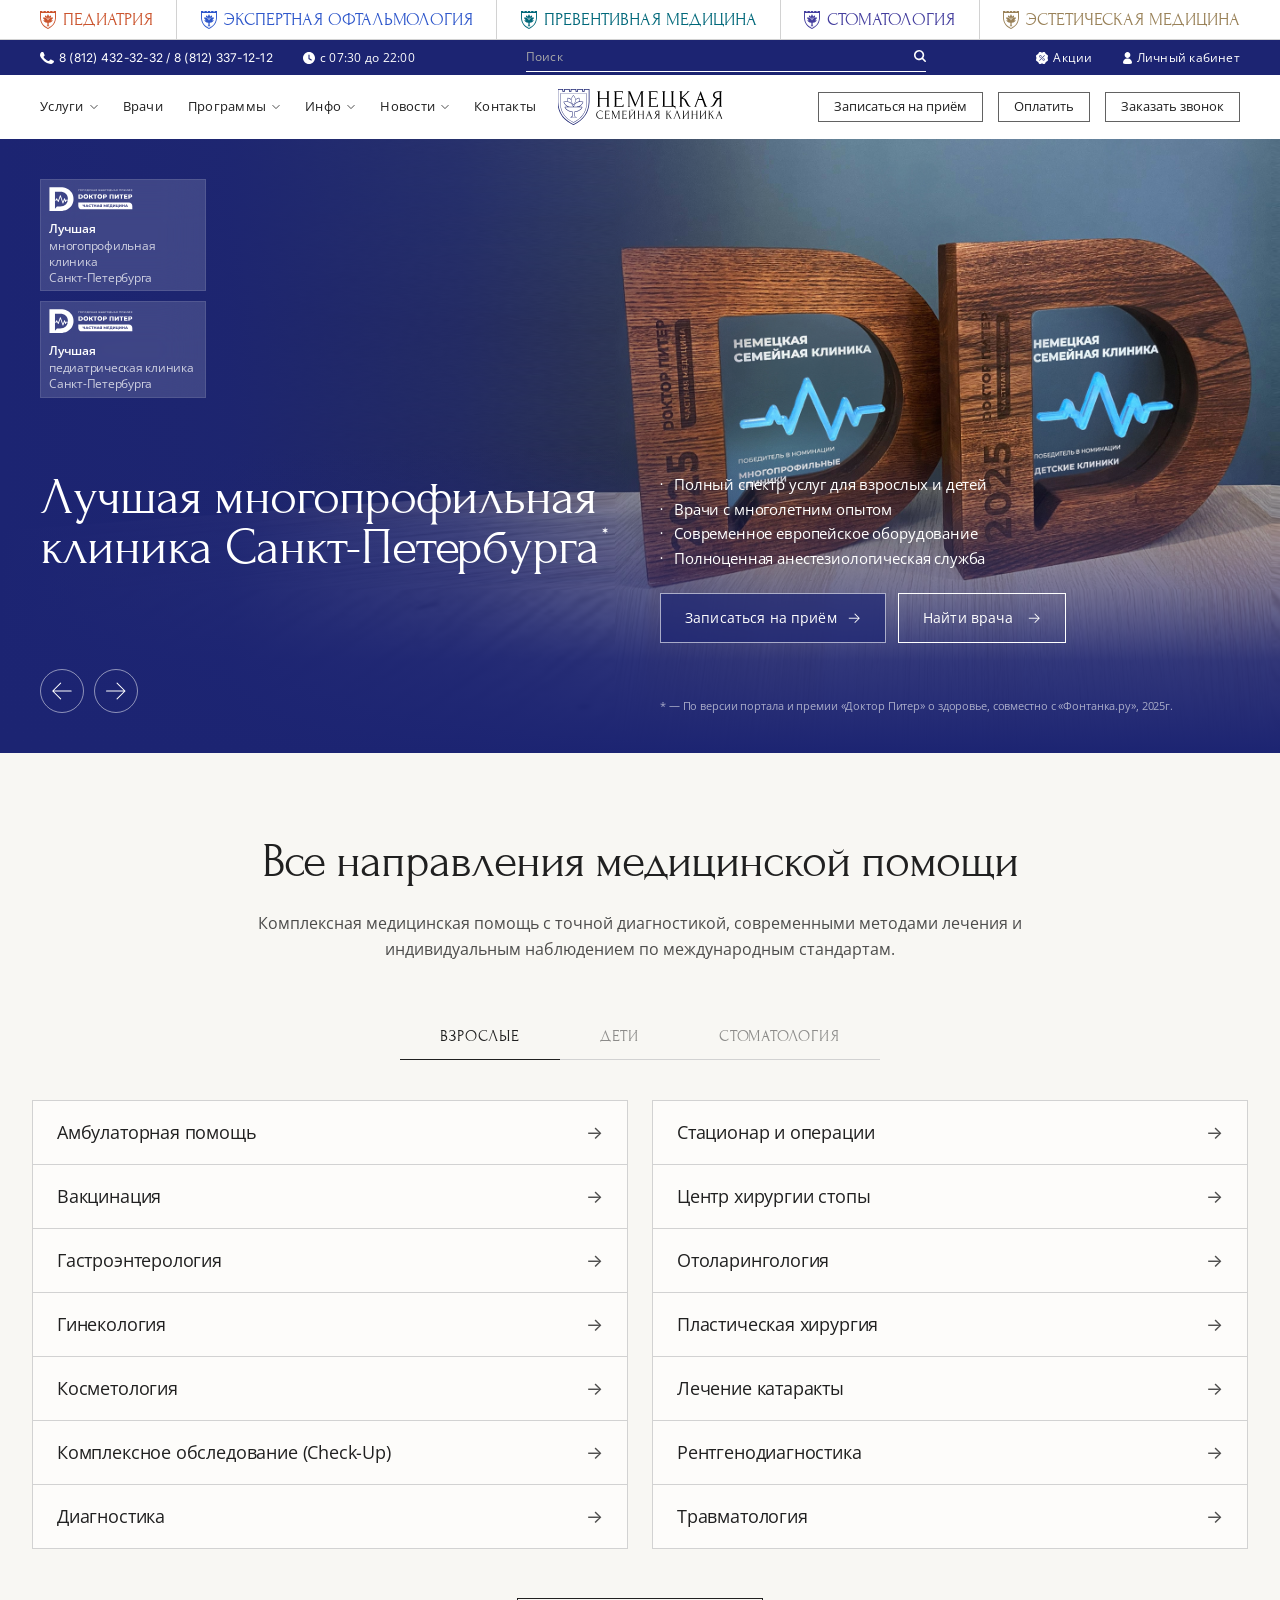
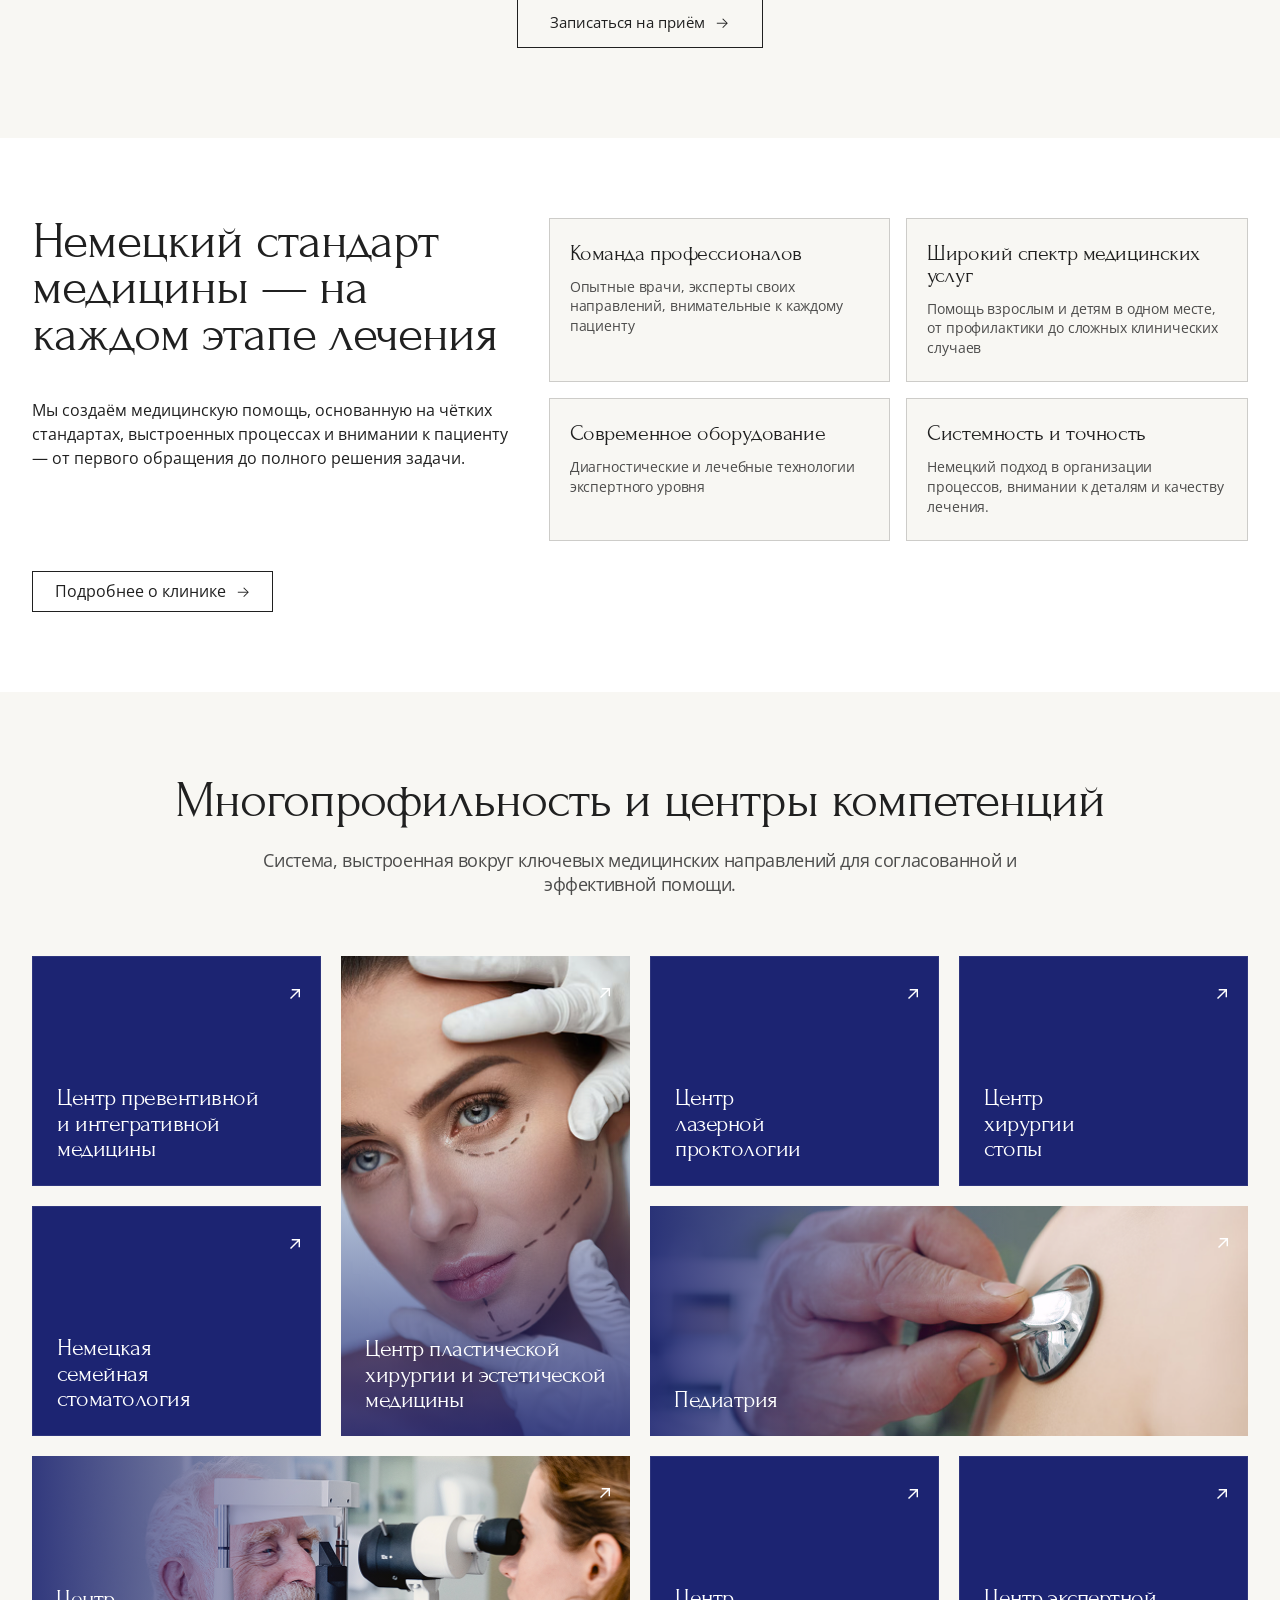
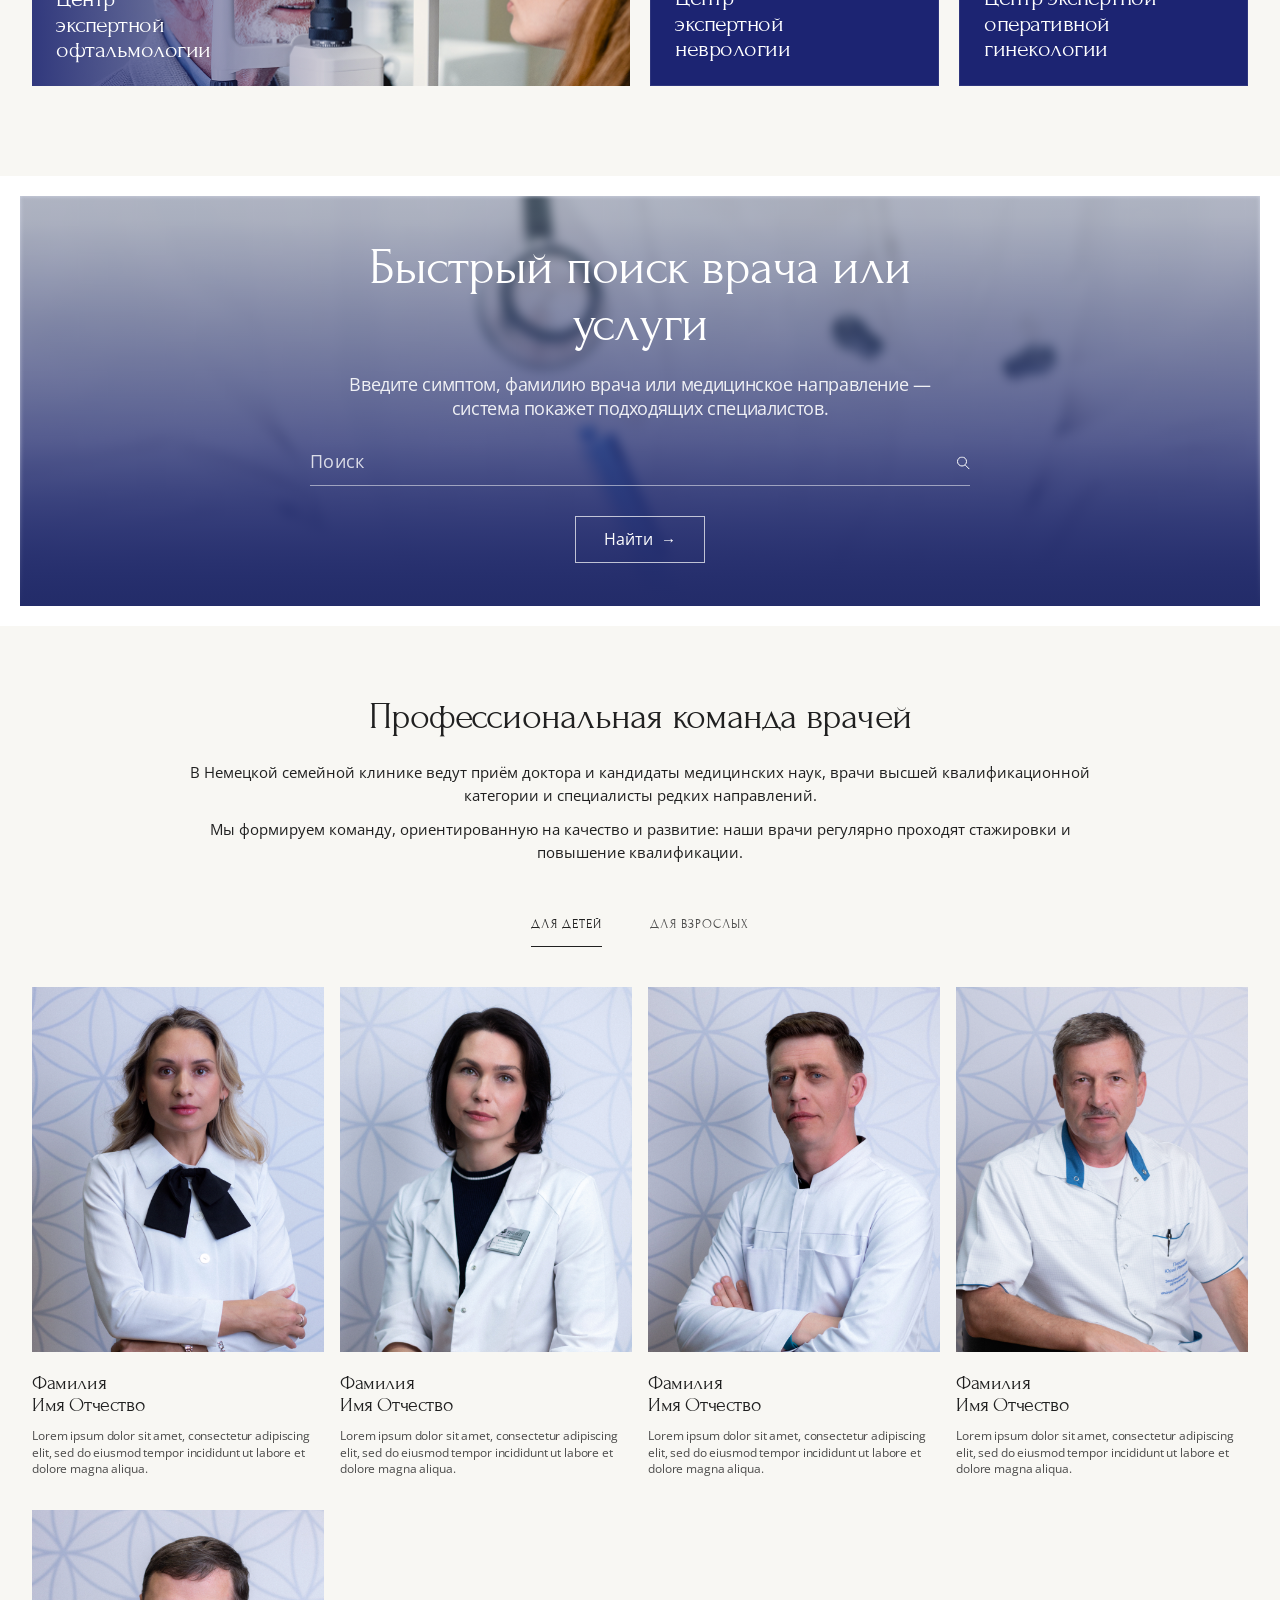
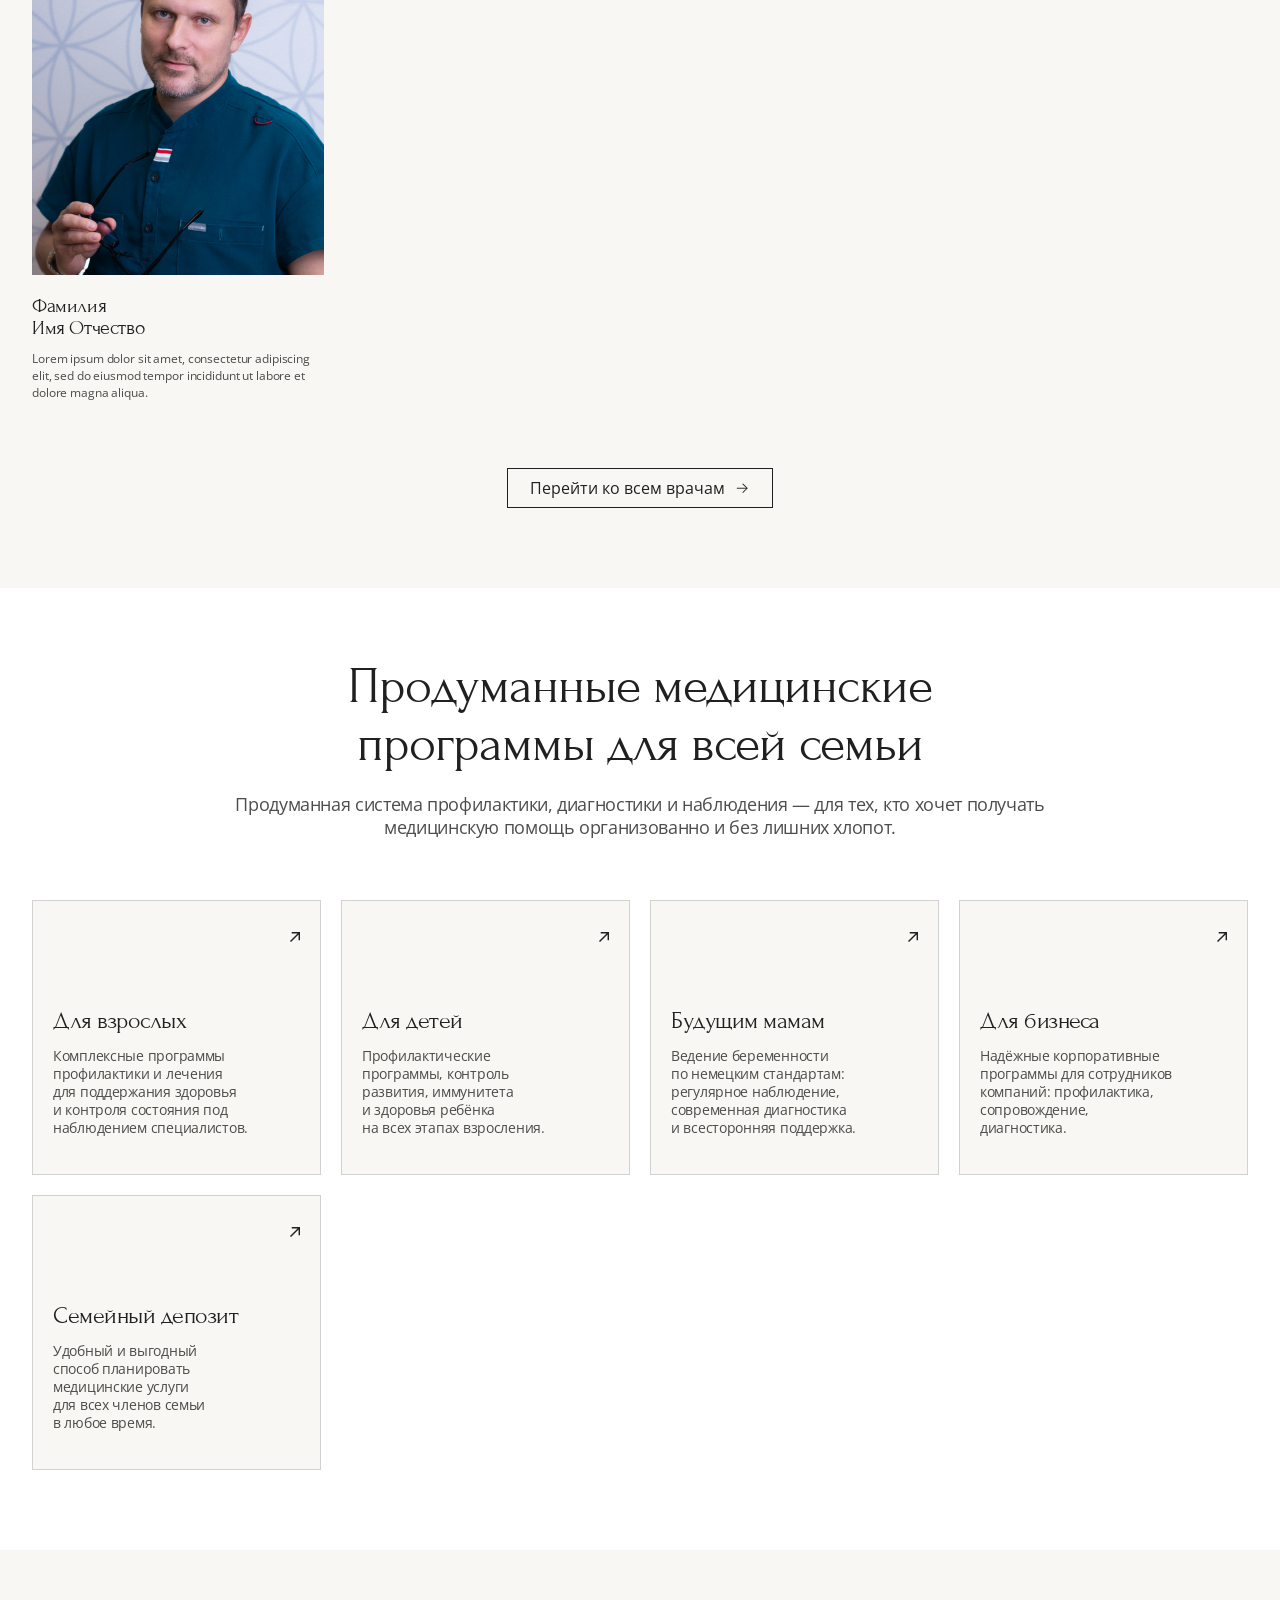
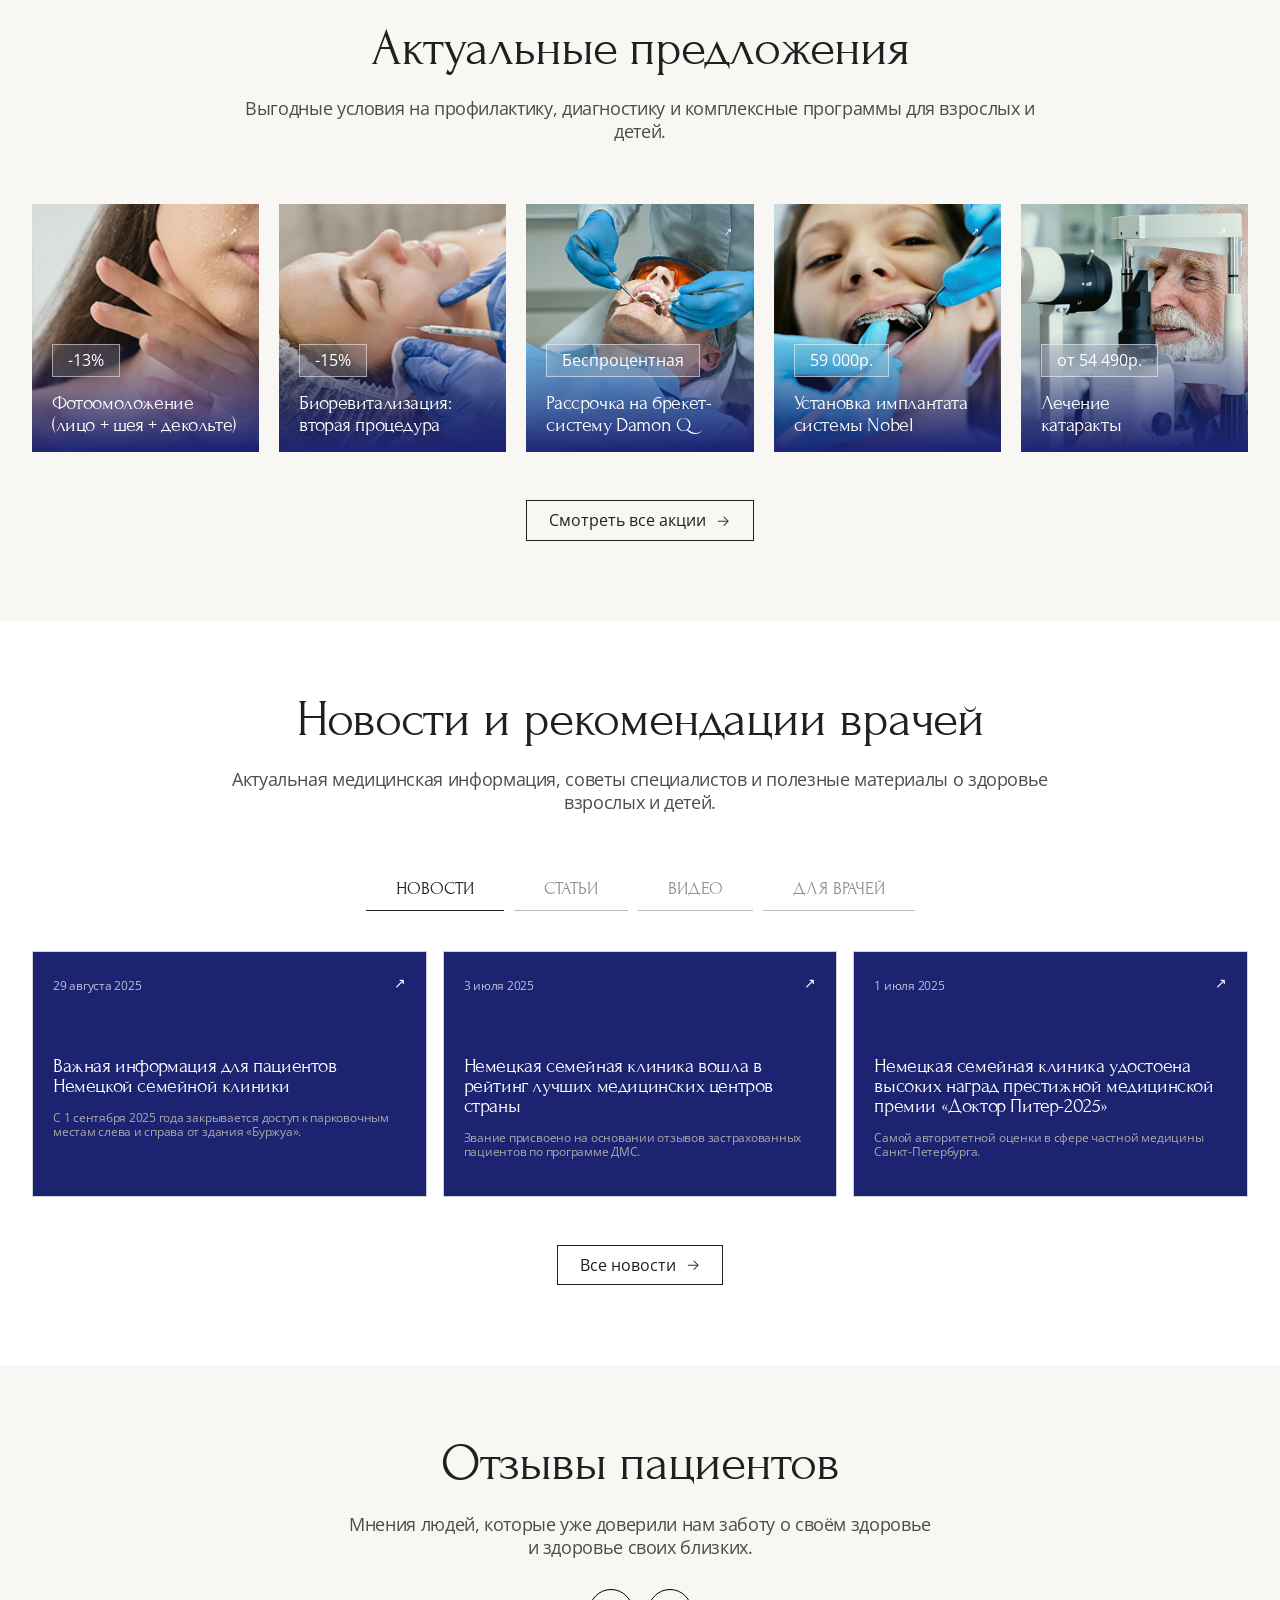
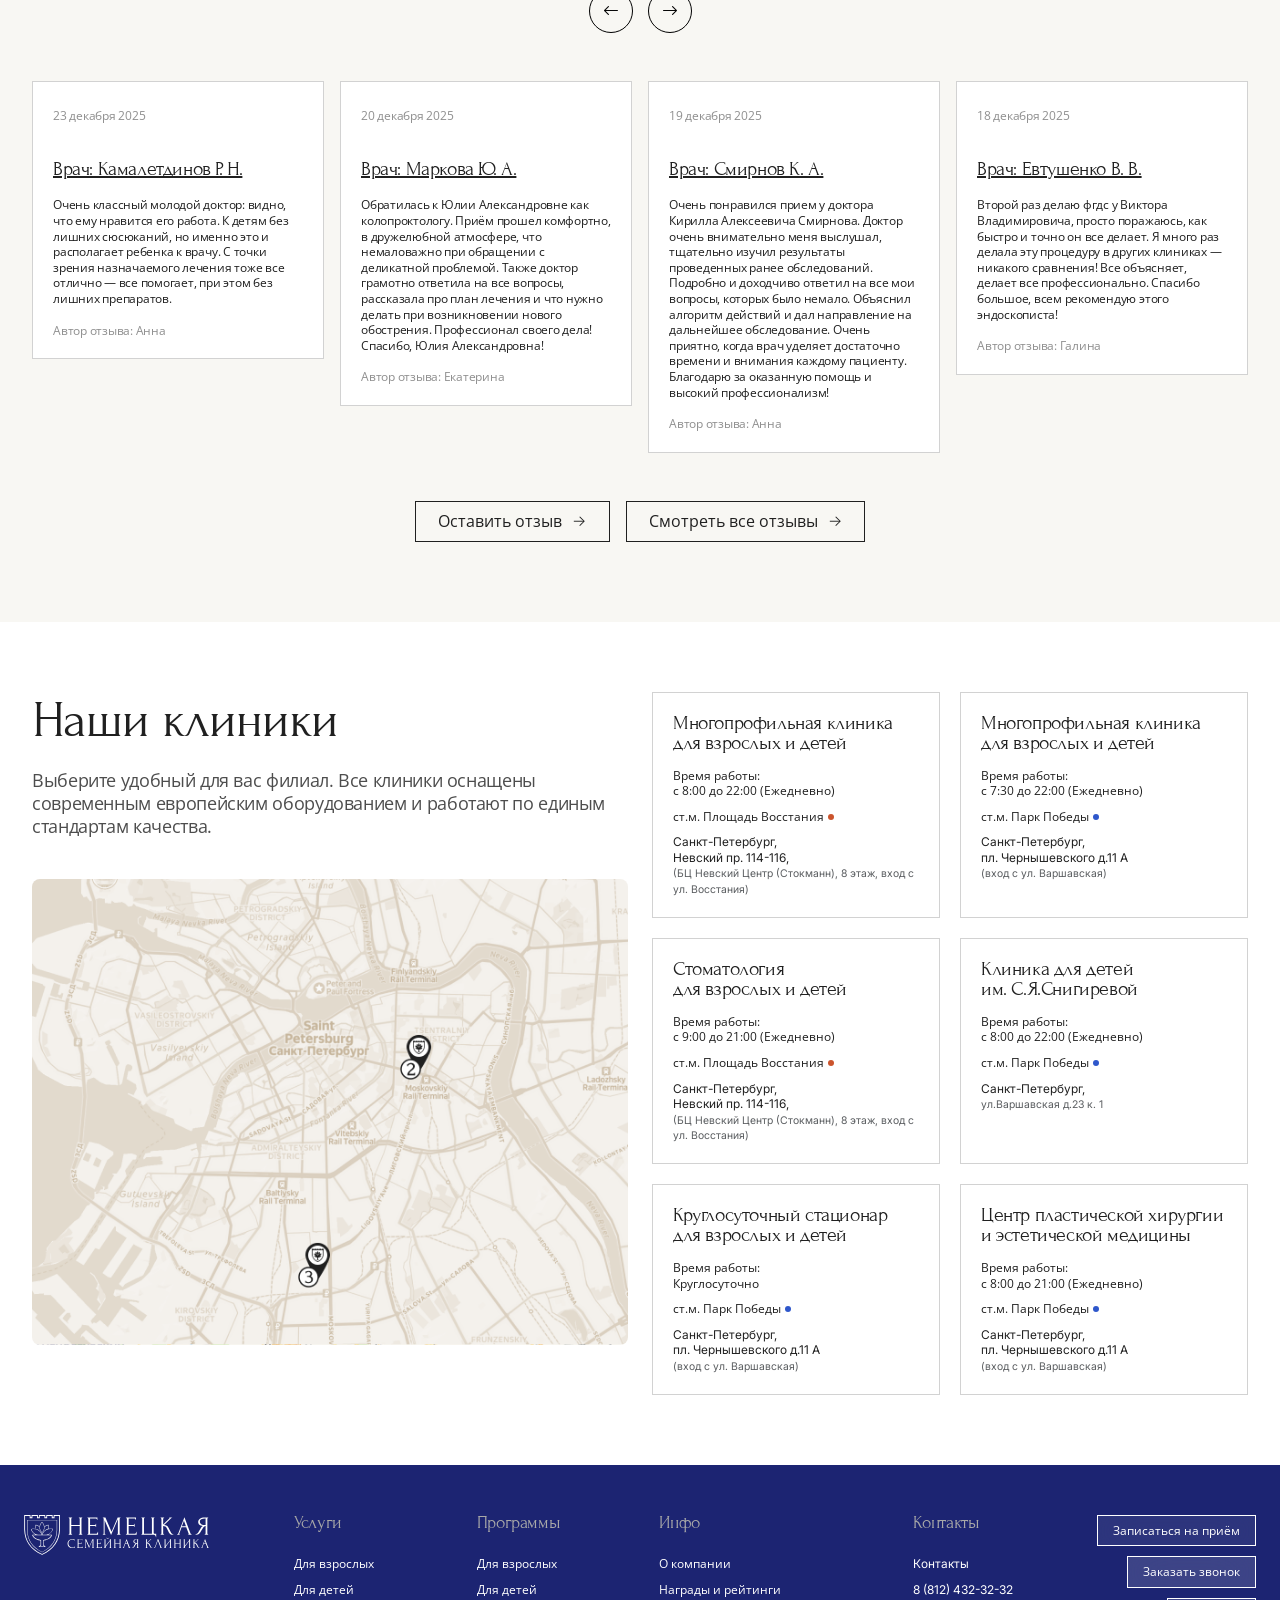
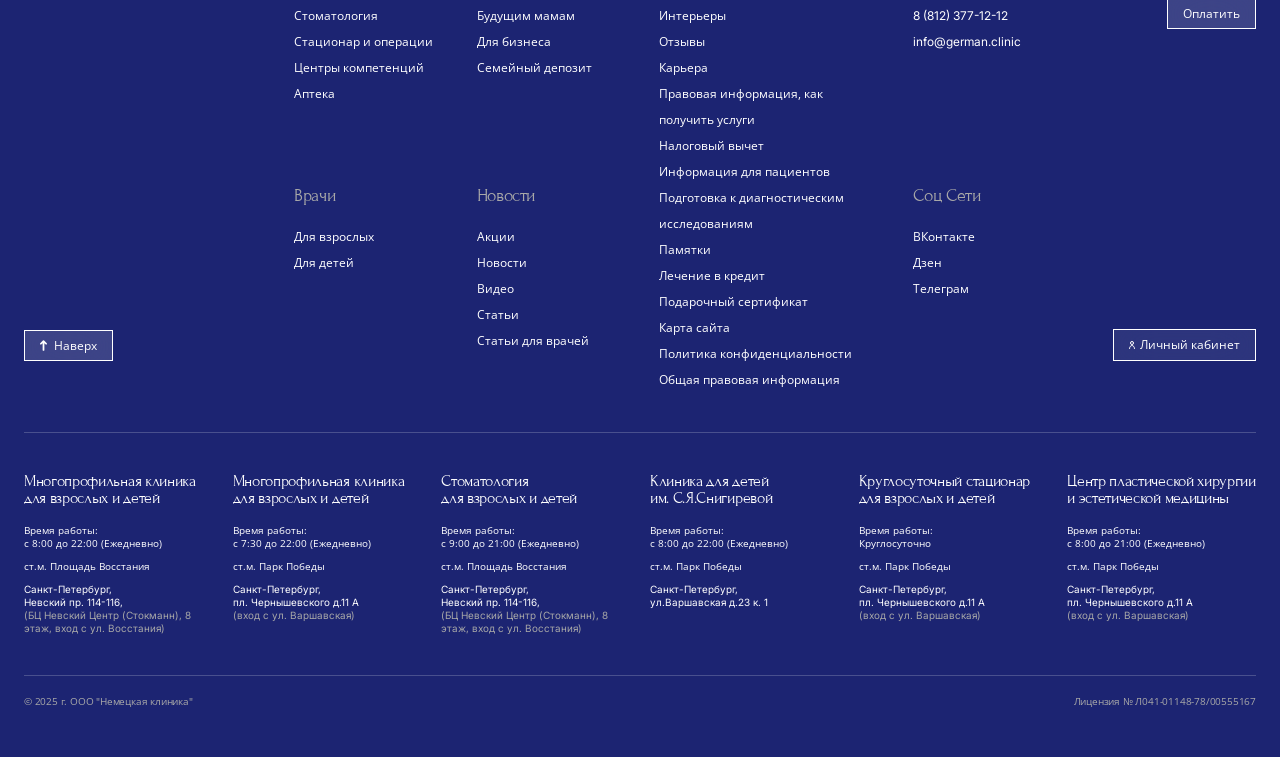
==== index.html @ 64a1cc17 "dep" ====
<!DOCTYPE html>
<html lang="ru">

<head>
    <meta charset="UTF-8">
    <meta name="viewport" content="width=device-width, initial-scale=1.0">
    <title>Немецкая семейная клиника — Санкт-Петербург</title>

    <!-- Local Fonts -->
    <link rel="stylesheet" href="css/fonts.css">

    <!-- Bootstrap 5 CSS -->
    <link href="https://cdn.jsdelivr.net/npm/bootstrap@5.3.2/dist/css/bootstrap.min.css" rel="stylesheet">

    <!-- Bootstrap Icons -->
    <link rel="stylesheet" href="https://cdn.jsdelivr.net/npm/bootstrap-icons@1.11.1/font/bootstrap-icons.css">

    <!-- Custom CSS -->
    <link rel="stylesheet" href="css/style.css">
</head>

<body>

    <!-- ============================================
         HEADER / MENU (3 уровня)
    ============================================= -->
    <header class="header" id="header">
        <!-- Mobile Header -->
        <div class="mobile-header">
            <a href="/" class="mobile-logo">
                <img src="assets/images/logo.svg" alt="Немецкая семейная клиника">
            </a>
            <div class="mobile-header-actions">
                <a href="tel:+78124323232" class="mobile-header-icon" aria-label="Позвонить">
                    <img src="assets/images/icons/icon-phone-mob.svg" alt="Телефон">
                </a>
                <a href="#" class="mobile-header-icon" aria-label="Поиск">
                    <img src="assets/images/icons/icon-search-mob.svg" alt="Поиск">
                </a>
                <a href="#" class="mobile-header-icon" aria-label="Личный кабинет">
                    <img src="assets/images/icons/icon-user-mob.svg" alt="Личный кабинет">
                </a>
                <a href="#" class="mobile-header-icon" aria-label="Настройки">
                    <img src="assets/images/icons/icon-star-mob.svg" alt="Настройки">

                </a>
                <button class="menu-toggle" type="button" aria-label="Открыть меню">
                    <span></span>
                    <span></span>
                    <span></span>
                </button>
            </div>
        </div>

        <!-- Mobile Menu -->
        <div class="mobile-menu" role="dialog" aria-modal="true" aria-label="Мобильное меню">
            <div class="mobile-menu-panel">
                <!-- Шапка меню -->
                <div class="mobile-menu-header">
                    <a href="/" class="mobile-menu-logo">
                        <img src="assets/images/logo.svg" alt="Немецкая семейная клиника">
                    </a>
                    <div class="mobile-menu-header-actions">
                        <a href="tel:+78124323232" class="mobile-menu-icon" aria-label="Позвонить">
                            <img src="assets/images/icons/icon-phone-mob.svg" alt="Телефон">
                        </a>
                        <a href="#" class="mobile-menu-icon" aria-label="Поиск">
                            <img src="assets/images/icons/icon-search-mob.svg" alt="Поиск">
                        </a>
                        <a href="#" class="mobile-menu-icon" aria-label="Личный кабинет">
                            <img src="assets/images/icons/icon-user-mob.svg" alt="Личный кабинет">
                        </a>
                        <a href="#" class="mobile-menu-icon" aria-label="Настройки">
                            <img src="assets/images/icons/icon-star-mob.svg" alt="Настройки">

                        </a>
                        <button class="mobile-menu-close" type="button" aria-label="Закрыть меню">
                            <svg width="20" height="20" viewBox="0 0 20 20" fill="none"
                                xmlns="http://www.w3.org/2000/svg">
                                <path d="M15 5L5 15M5 5L15 15" stroke="currentColor" stroke-width="1"
                                    stroke-linecap="round" />
                            </svg>
                        </button>
                    </div>
                </div>

                <!-- Навигация -->
                <nav class="mobile-menu-nav" role="navigation">
                    <!-- Услуги (аккордеон) -->
                    <div class="mobile-nav-item">
                        <button class="mobile-nav-toggle" type="button" aria-expanded="false">
                            <span>Услуги</span>
                            <svg class="mobile-nav-arrow" width="10" height="6" viewBox="0 0 10 6" fill="none"
                                xmlns="http://www.w3.org/2000/svg">
                                <path d="M1 1L5 5L9 1" stroke="currentColor" stroke-width="1.5" stroke-linecap="round"
                                    stroke-linejoin="round" />
                            </svg>
                        </button>
                        <div class="mobile-nav-submenu">
                            <a href="#">Для взрослых</a>
                            <a href="#">Для детей</a>
                            <a href="#">Стоматология</a>
                            <a href="#">Стационар и операции</a>
                            <a href="#">Центры компетенций</a>
                            <a href="#">Аптека</a>
                        </div>
                    </div>

                    <!-- Врачи (простая ссылка) -->
                    <a href="#" class="mobile-nav-link">Врачи</a>

                    <!-- Программы (аккордеон) -->
                    <div class="mobile-nav-item">
                        <button class="mobile-nav-toggle" type="button" aria-expanded="false">
                            <span>Программы</span>
                            <svg class="mobile-nav-arrow" width="10" height="6" viewBox="0 0 10 6" fill="none"
                                xmlns="http://www.w3.org/2000/svg">
                                <path d="M1 1L5 5L9 1" stroke="currentColor" stroke-width="1.5" stroke-linecap="round"
                                    stroke-linejoin="round" />
                            </svg>
                        </button>
                        <div class="mobile-nav-submenu">
                            <a href="#">Для взрослых</a>
                            <a href="#">Для детей</a>
                            <a href="#">Будущим мамам</a>
                            <a href="#">Для бизнеса</a>
                            <a href="#">Семейный депозит</a>
                        </div>
                    </div>

                    <!-- Инфо (аккордеон) -->
                    <div class="mobile-nav-item">
                        <button class="mobile-nav-toggle" type="button" aria-expanded="false">
                            <span>Инфо</span>
                            <svg class="mobile-nav-arrow" width="10" height="6" viewBox="0 0 10 6" fill="none"
                                xmlns="http://www.w3.org/2000/svg">
                                <path d="M1 1L5 5L9 1" stroke="currentColor" stroke-width="1.5" stroke-linecap="round"
                                    stroke-linejoin="round" />
                            </svg>
                        </button>
                        <div class="mobile-nav-submenu">
                            <a href="about.html">О компании</a>
                            <a href="#">Награды и рейтинги</a>
                            <a href="#">Интерьеры</a>
                            <a href="#">Отзывы</a>
                            <a href="#">Видео</a>
                            <a href="#">Карьера</a>
                            <a href="#">Правовая информация</a>
                            <a href="#">Налоговый вычет</a>
                            <a href="#">Информация для пациентов</a>
                            <a href="#">Подготовка к исследованиям</a>
                            <a href="#">Памятки</a>
                            <a href="#">Лечение в кредит</a>
                            <a href="#">Подарочный сертификат</a>
                        </div>
                    </div>

                    <!-- Новости (аккордеон) -->
                    <div class="mobile-nav-item">
                        <button class="mobile-nav-toggle" type="button" aria-expanded="false">
                            <span>Новости</span>
                            <svg class="mobile-nav-arrow" width="10" height="6" viewBox="0 0 10 6" fill="none"
                                xmlns="http://www.w3.org/2000/svg">
                                <path d="M1 1L5 5L9 1" stroke="currentColor" stroke-width="1.5" stroke-linecap="round"
                                    stroke-linejoin="round" />
                            </svg>
                        </button>
                        <div class="mobile-nav-submenu">
                            <a href="#">Новости</a>
                            <a href="#">Статьи</a>
                            <a href="#">Видео</a>
                            <a href="#">Для врачей</a>
                        </div>
                    </div>

                    <!-- Контакты (простая ссылка) -->
                    <a href="#" class="mobile-nav-link">Контакты</a>
                </nav>

                <!-- Направления -->
                <div class="mobile-menu-departments">
                    <a href="#" class="mobile-dept-link mobile-dept-pediatrics">
                        <img src="assets/images/icons/dept-pediatrics.svg" alt="" width="16" height="18">
                        <span>Педиатрия</span>
                    </a>
                    <a href="#" class="mobile-dept-link mobile-dept-ophthalmology">
                        <img src="assets/images/icons/dept-ophthalmology.svg" alt="" width="16" height="18">
                        <span>Экспертная офтальмология</span>
                    </a>
                    <a href="#" class="mobile-dept-link mobile-dept-preventive">
                        <img src="assets/images/icons/dept-preventive.svg" alt="" width="16" height="18">
                        <span>Превентивная медицина</span>
                    </a>
                    <a href="#" class="mobile-dept-link mobile-dept-dentistry">
                        <img src="assets/images/icons/dept-dentistry.svg" alt="" width="16" height="18">
                        <span>Стоматология</span>
                    </a>
                    <a href="#" class="mobile-dept-link mobile-dept-aesthetic">
                        <img src="assets/images/icons/dept-aesthetic.svg" alt="" width="16" height="18">
                        <span>Эстетическая медицина</span>
                    </a>
                </div>

                <!-- Кнопки действий -->
                <div class="mobile-menu-actions">
                    <a href="#" class="mobile-menu-btn">Записаться на приём</a>
                    <a href="#" class="mobile-menu-btn">Оплатить</a>
                    <a href="#" class="mobile-menu-btn">Заказать звонок</a>
                </div>

                <!-- Контактная информация -->
                <div class="mobile-menu-contacts">
                    <a href="tel:+78124323232" class="mobile-menu-phone">
                        <svg width="14" height="14" viewBox="0 0 14 14" fill="none" xmlns="http://www.w3.org/2000/svg">
                            <path
                                d="M12.8333 9.87V11.62C12.8339 11.7825 12.8007 11.9433 12.7357 12.0923C12.6707 12.2413 12.5751 12.3753 12.4553 12.4856C12.3355 12.596 12.1942 12.6802 12.0403 12.7326C11.8863 12.7851 11.7232 12.8045 11.5617 12.7894C9.76663 12.5939 8.04469 11.9783 6.52917 11.0015C5.11803 10.0996 3.92291 8.90449 3.02083 7.49335C2.04063 5.97092 1.42479 4.2404 1.23333 2.43835C1.21832 2.27733 1.23752 2.11484 1.28959 1.96136C1.34166 1.80789 1.42547 1.66693 1.53546 1.54728C1.64545 1.42763 1.77909 1.33201 1.92772 1.26661C2.07636 1.20122 2.2369 1.16743 2.39958 1.16765H4.14958C4.43063 1.16474 4.70299 1.26399 4.91538 1.44631C5.12776 1.62862 5.26558 1.88167 5.30333 2.16027C5.37417 2.71669 5.50802 3.26317 5.70222 3.78985C5.77972 3.99722 5.79461 4.22249 5.7451 4.43819C5.69559 4.65388 5.58366 4.85024 5.42316 5.0043L4.67444 5.75302C5.50342 7.20037 6.69963 8.39658 8.14698 9.22556L8.8957 8.47684C9.04976 8.31634 9.24612 8.20441 9.46181 8.1549C9.67751 8.10539 9.90278 8.12028 10.1101 8.19778C10.6368 8.39198 11.1833 8.52583 11.7397 8.59667C12.0222 8.63479 12.2784 8.77575 12.4611 8.99282C12.6439 9.20989 12.7405 9.48726 12.7333 9.77156L12.8333 9.87Z"
                                stroke="currentColor" stroke-width="1.2" stroke-linecap="round"
                                stroke-linejoin="round" />
                        </svg>
                        <span>8 (812) 432-32-32 / 8 (812) 337-12-12</span>
                    </a>
                    <div class="mobile-menu-time">
                        <svg width="14" height="14" viewBox="0 0 14 14" fill="none" xmlns="http://www.w3.org/2000/svg">
                            <circle cx="7" cy="7" r="6" stroke="currentColor" stroke-width="1.2" />
                            <path d="M7 3.5V7L9.5 9.5" stroke="currentColor" stroke-width="1.2"
                                stroke-linecap="round" />
                        </svg>
                        <span>с 07:30 до 22:00</span>
                    </div>
                </div>
            </div>
        </div>

        <!-- Menu Level 1 - Направления -->
        <div class="menu-level-1">
            <div class="menu-level-1-inner">
                <a href="#" class="department-link department-pediatrics">
                    <span class="dept-icon">
                        <img src="assets/images/icons/dept-pediatrics.svg" alt="" width="16" height="18">
                    </span>
                    Педиатрия
                </a>
                <div class="dept-divider"></div>
                <a href="#" class="department-link department-ophthalmology">
                    <span class="dept-icon">
                        <img src="assets/images/icons/dept-ophthalmology.svg" alt="" width="16" height="18">
                    </span>
                    Экспертная офтальмология
                </a>
                <div class="dept-divider"></div>
                <a href="#" class="department-link department-preventive">
                    <span class="dept-icon">
                        <img src="assets/images/icons/dept-preventive.svg" alt="" width="16" height="18">
                    </span>
                    Превентивная медицина
                </a>
                <div class="dept-divider"></div>
                <a href="#" class="department-link department-dentistry">
                    <span class="dept-icon">
                        <img src="assets/images/icons/dept-dentistry.svg" alt="" width="16" height="18">
                    </span>
                    Стоматология
                </a>
                <div class="dept-divider"></div>
                <a href="#" class="department-link department-aesthetic">
                    <span class="dept-icon">
                        <img src="assets/images/icons/dept-aesthetic.svg" alt="" width="16" height="18">
                    </span>
                    Эстетическая медицина
                </a>
            </div>
        </div>

        <!-- Menu Level 2 - Контакты и поиск -->
        <div class="menu-level-2">
            <div class="menu-level-2-inner">
                <div class="menu-level-2-left">
                    <a href="tel:+78124323232" class="contact-link">
                        <img src="assets/images/icons/icon-phone.svg" alt="" width="14" height="12">
                        <span>8 (812) 432-32-32 / <span>8 (812) 337-12-12</span></span>
                    </a>
                    <div class="time-info">
                        <img src="assets/images/icons/icon-clock.svg" alt="" width="12" height="12">
                        <span>c 07:30 до 22:00</span>
                    </div>
                </div>
                <div class="menu-search-box">
                    <input type="text" class="menu-search-input" placeholder="Поиск">
                    <img src="assets/images/icons/icon-search.svg" alt="" class="menu-search-icon" width="12"
                        height="12">
                </div>
                <div class="menu-level-2-right">
                    <a href="#" class="header-link">
                        <img src="assets/images/icons/icon-star.svg" alt="" width="12" height="12">
                        <span>Акции</span>
                    </a>
                    <a href="#" class="header-link">
                        <img src="assets/images/icons/icon-user.svg" alt="" width="9" height="12">
                        <span>Личный кабинет</span>
                    </a>
                </div>
            </div>
        </div>

        <!-- Menu Level 3 - Навигация -->
        <div class="menu-level-3">
            <div class="menu-level-3-inner">
                <nav class="main-nav">
                    <div class="nav-item-wrapper">
                        <a href="#" class="nav-link nav-dropdown" data-dropdown="services">
                            Услуги
                            <svg class="nav-arrow" width="8" height="4" viewBox="0 0 9 5" fill="none"
                                xmlns="http://www.w3.org/2000/svg">
                                <path d="M0.5 0.5L4.49936 4.5L8.49881 0.5" stroke="currentColor" stroke-linecap="round"
                                    stroke-linejoin="round" />
                            </svg>
                        </a>
                        <div class="nav-dropdown-menu" id="dropdown-services">
                            <a href="#">Для взрослых</a>
                            <a href="#">Для детей</a>
                            <a href="#">Стоматология</a>
                            <a href="#">Стационар и операции</a>
                        </div>
                    </div>
                    <div class="nav-item-wrapper">
                        <a href="#" class="nav-link">Врачи</a>
                    </div>
                    <div class="nav-item-wrapper">
                        <a href="#" class="nav-link nav-dropdown" data-dropdown="programs">
                            Программы
                            <svg class="nav-arrow" width="8" height="4" viewBox="0 0 9 5" fill="none"
                                xmlns="http://www.w3.org/2000/svg">
                                <path d="M0.5 0.5L4.49936 4.5L8.49881 0.5" stroke="currentColor" stroke-linecap="round"
                                    stroke-linejoin="round" />
                            </svg>
                        </a>
                        <div class="nav-dropdown-menu" id="dropdown-programs">
                            <a href="#">Для взрослых</a>
                            <a href="#">Для детей</a>
                            <a href="#">Будущим мамам</a>
                            <a href="#">Для бизнеса</a>
                            <a href="#">Семейный депозит</a>
                        </div>
                    </div>
                    <div class="nav-item-wrapper">
                        <a href="#" class="nav-link nav-dropdown" data-dropdown="info">
                            Инфо
                            <svg class="nav-arrow" width="8" height="4" viewBox="0 0 9 5" fill="none"
                                xmlns="http://www.w3.org/2000/svg">
                                <path d="M0.5 0.5L4.49936 4.5L8.49881 0.5" stroke="currentColor" stroke-linecap="round"
                                    stroke-linejoin="round" />
                            </svg>
                        </a>
                        <div class="nav-dropdown-menu nav-dropdown-menu-wide" id="dropdown-info">
                            <a href="about.html">О компании</a>
                            <a href="#">Награды и рейтинги</a>
                            <a href="#">Интерьеры</a>
                            <a href="#">Отзывы</a>
                            <a href="#">Видео</a>
                            <a href="#">Карьера</a>
                            <a href="#">Правовая информация, как получить услуги</a>
                            <a href="#">Налоговый вычет</a>
                            <a href="#">Информация для пациентов</a>
                            <a href="#">Подготовка к диагностическим исследованиям</a>
                            <a href="#">Памятки</a>
                            <a href="#">Лечение в кредит</a>
                            <a href="#">Подарочный сертификат</a>
                        </div>
                    </div>
                    <div class="nav-item-wrapper">
                        <a href="#" class="nav-link nav-dropdown" data-dropdown="news">
                            Новости
                            <svg class="nav-arrow" width="8" height="4" viewBox="0 0 9 5" fill="none"
                                xmlns="http://www.w3.org/2000/svg">
                                <path d="M0.5 0.5L4.49936 4.5L8.49881 0.5" stroke="currentColor" stroke-linecap="round"
                                    stroke-linejoin="round" />
                            </svg>
                        </a>
                        <div class="nav-dropdown-menu" id="dropdown-news">
                            <a href="#">Новости</a>
                            <a href="#">Статьи</a>
                            <a href="#">Статьи для врачей</a>
                        </div>
                    </div>
                    <div class="nav-item-wrapper">
                        <a href="#" class="nav-link">Контакты</a>
                    </div>
                </nav>

                <div class="logo">
                    <a href="/">
                        <img src="assets/images/icons/logo-header.svg" alt="Немецкая семейная клиника" class="logo-img">
                    </a>
                </div>

                <div class="header-actions">
                    <a href="#" class="btn-header d-none">Записаться на приём</a>
                    <a href="#" class="btn-header">Оплатить</a>
                    <a href="#" class="btn-header d-none">Заказать звонок</a>
                </div>
            </div>
        </div>
    </header>

    <main>
        <!-- ============================================
             SECTION 1 - HERO SLIDER
        ============================================= -->
        <section class="hero-section" id="hero">
            <!-- Фоновое изображение -->
            <div class="hero-bg"></div>

            <!-- Слайдер -->
            <div class="hero-slider">
                <!-- Слайд 1 - Лучшая многопрофильная клиника -->
                <div class="hero-slide active" data-slide="1">

                    <!-- Awards - верхний левый угол (Desktop) -->
                    <div class="hero-awards hero-awards-desktop">
                        <div class="award-card">
                            <div class="award-badge">
                                <img src="assets/images/award-badge.svg" alt="Доктор Питер">
                            </div>
                            <div class="award-text">
                                <strong>Лучшая</strong>
                                <span>многопрофильная клиника<br>Санкт-Петербурга</span>
                            </div>
                        </div>
                        <div class="award-card">
                            <div class="award-badge">
                                <img src="assets/images/award-badge.svg" alt="Доктор Питер">
                            </div>
                            <div class="award-text">
                                <strong>Лучшая</strong>
                                <span>педиатрическая клиника<br>Санкт-Петербурга</span>
                            </div>
                        </div>
                    </div>

                    <!-- Hero Content -->
                    <div class="hero-content">
                        <!-- Левая колонка -->
                        <div class="hero-col-left">
                            <!-- Заголовок -->
                            <h1 class="hero-title">
                                Лучшая многопрофильная<br>клиника Санкт-Петербурга<span class="hero-asterisk">*</span>
                            </h1>
                            <!-- Стрелки навигации (Desktop) -->
                            <div class="hero-nav hero-nav-desktop">
                                <div class="hero-arrows">
                                    <button class="arrow-btn arrow-prev" id="heroPrev" aria-label="Предыдущий слайд">
                                        <svg width="19" height="16" viewBox="0 0 19 16" fill="none"
                                            xmlns="http://www.w3.org/2000/svg">
                                            <path
                                                d="M18.2071 8L0.707108 8M0.707108 8L8.20711 15.5M0.707108 8L8.20711 0.499999"
                                                stroke="white" stroke-linecap="round" />
                                        </svg>
                                    </button>
                                    <button class="arrow-btn arrow-next" id="heroNext" aria-label="Следующий слайд">
                                        <svg width="19" height="16" viewBox="0 0 19 16" fill="none"
                                            xmlns="http://www.w3.org/2000/svg">
                                            <path d="M0.5 8H18M18 8L10.5 0.5M18 8L10.5 15.5" stroke="white"
                                                stroke-linecap="round" />
                                        </svg>
                                    </button>
                                </div>
                            </div>
                        </div>

                        <!-- Правая колонка -->
                        <div class="hero-col-right">
                            <!-- Преимущества и кнопки -->
                            <div class="hero-info">
                                <ul class="hero-features">
                                    <li>Полный спектр услуг для взрослых и детей</li>
                                    <li>Врачи с многолетним опытом</li>
                                    <li>Современное европейское оборудование</li>
                                    <li>Полноценная анестезиологическая служба</li>
                                </ul>
                                <div class="hero-buttons">
                                    <a href="#" class="btn btn-primary-fill">
                                        Записаться на приём
                                        <span class="btn-arrow">→</span>
                                    </a>
                                    <div class="d-flex w-100 align-items-center justify-content-between">
                                        <a href="#" class="btn btn-outline-light">
                                            Найти врача
                                            <span class="btn-arrow">→</span>
                                        </a>
                                        <!-- Стрелки навигации (Mobile) -->
                                        <div class="hero-nav hero-nav-mobile">
                                            <div class="hero-arrows">
                                                <button class="arrow-btn arrow-prev" id="heroPrev"
                                                    aria-label="Предыдущий слайд">
                                                    <svg width="19" height="16" viewBox="0 0 19 16" fill="none"
                                                        xmlns="http://www.w3.org/2000/svg">
                                                        <path
                                                            d="M18.2071 8L0.707108 8M0.707108 8L8.20711 15.5M0.707108 8L8.20711 0.499999"
                                                            stroke="white" stroke-linecap="round" />
                                                    </svg>
                                                </button>
                                                <button class="arrow-btn arrow-next" id="heroNext"
                                                    aria-label="Следующий слайд">
                                                    <svg width="19" height="16" viewBox="0 0 19 16" fill="none"
                                                        xmlns="http://www.w3.org/2000/svg">
                                                        <path d="M0.5 8H18M18 8L10.5 0.5M18 8L10.5 15.5" stroke="white"
                                                            stroke-linecap="round" />
                                                    </svg>
                                                </button>
                                            </div>
                                        </div>
                                    </div>
                                </div>

                            </div>
                            <!-- Сноска -->
                            <p class="hero-note">
                                * — По версии портала и премии «Доктор Питер» о здоровье, совместно с «Фонтанка.ру»,
                                2025г.
                            </p>
                        </div>
                    </div>

                    <!-- Hero Image (Mobile) -->
                    <div class="hero-image-mobile">
                        <img src="assets/images/hero-bg-1-mob.png" alt="Награды клиники">
                    </div>

                    <!-- Awards - мобильная версия (внизу) -->
                    <div class="hero-awards hero-awards-mobile">
                        <div class="award-card">
                            <div class="award-badge">
                                <img src="assets/images/award-badge.svg" alt="Доктор Питер">
                            </div>
                            <div class="award-text">
                                <strong>Лучшая</strong>
                                <span>многопрофильная клиника Санкт-Петербурга</span>
                            </div>
                        </div>
                        <div class="award-card">
                            <div class="award-badge">
                                <img src="assets/images/award-badge.svg" alt="Доктор Питер">
                            </div>
                            <div class="award-text">
                                <strong>Лучшая</strong>
                                <span>педиатрическая клиника Санкт-Петербурга</span>
                            </div>
                        </div>
                    </div>
                </div>

                <!-- Слайд 2 - Безупречное немецкое качество -->
                <div class="hero-slide hero-slide-2 " data-slide="2">
                    <!-- Фон слайда 2 -->
                    <div class="hero-bg-slide hero-bg-slide-2"></div>

                    <!-- Awards - верхний левый угол (Desktop) - сетка 2x3 -->
                    <div class="hero-awards-grid hero-awards-desktop">
                        <!-- Ряд 1 -->
                        <div class="award-card-v2">
                            <div class="award-badge">
                                <img src="assets/images/award-doktor-piter.svg" alt="Доктор Питер">
                            </div>
                            <div class="award-text">
                                <strong>Лучшая</strong>
                                <span>многопрофильная клиника<br>Санкт-Петербурга</span>
                            </div>
                        </div>
                        <div class="award-card-v2">
                            <div class="award-badge">
                                <img src="assets/images/award-sogaz.svg" alt="СОГАЗ">
                            </div>
                            <div class="award-text">
                                <strong>Клиника года – 2024</strong>
                                <span>от страховой<br>компании СОГАЗ</span>
                            </div>
                        </div>
                        <!-- Ряд 2 -->
                        <div class="award-card-v2">
                            <div class="award-badge">
                                <img src="assets/images/icons/award-top10-ophthalmology.svg" alt="Топ-10">
                            </div>
                            <div class="award-text">
                                <strong>Топ-10</strong>
                                <span>офтальмологических клиник<br>Санкт-Петербурга</span>
                            </div>
                        </div>
                        <div class="award-card-v2">
                            <div class="award-badge">
                                <img src="assets/images/icons/award-top10-plastic.svg" alt="Топ-10">
                            </div>
                            <div class="award-text">
                                <strong>Топ-10 клиник</strong>
                                <span>пластической хирургии<br>Санкт-Петербурга</span>
                            </div>
                        </div>
                        <!-- Ряд 3 -->
                        <div class="award-card-v2">
                            <div class="award-badge">
                                <img src="assets/images/icons/award-kids-2024.svg" alt="Лучшая детская клиника 2024">
                            </div>
                            <div class="award-text">
                                <strong>Лучшая</strong>
                                <span>детская клиника<br>2024</span>
                            </div>
                        </div>
                        <div class="award-card-v2">
                            <div class="award-badge">
                                <img src="assets/images/icons/award-kids-2025.svg" alt="Лучшая детская клиника 2025">
                            </div>
                            <div class="award-text">
                                <strong>Лучшая</strong>
                                <span>детская клиника<br>2025</span>
                            </div>
                        </div>
                    </div>

                    <!-- Hero Content -->
                    <div class="hero-content hero-content-v2">
                        <!-- Левая колонка -->
                        <div class="hero-col-left">
                            <!-- Заголовок -->
                            <h2 class="hero-title hero-title-v2">
                                Качество, <br> которому доверяют
                            </h2>
                            <!-- Стрелки навигации (Desktop) -->
                            <div class="hero-nav hero-nav-desktop">
                                <div class="hero-arrows">
                                    <button class="arrow-btn arrow-prev" id="heroPrev" aria-label="Предыдущий слайд">
                                        <svg width="19" height="16" viewBox="0 0 19 16" fill="none"
                                            xmlns="http://www.w3.org/2000/svg">
                                            <path
                                                d="M18.2071 8L0.707108 8M0.707108 8L8.20711 15.5M0.707108 8L8.20711 0.499999"
                                                stroke="white" stroke-linecap="round" />
                                        </svg>
                                    </button>
                                    <button class="arrow-btn arrow-next" id="heroNext" aria-label="Следующий слайд">
                                        <svg width="19" height="16" viewBox="0 0 19 16" fill="none"
                                            xmlns="http://www.w3.org/2000/svg">
                                            <path d="M0.5 8H18M18 8L10.5 0.5M18 8L10.5 15.5" stroke="white"
                                                stroke-linecap="round" />
                                        </svg>
                                    </button>
                                </div>
                            </div>
                        </div>

                        <!-- Правая колонка -->
                        <div class="hero-col-right">
                            <!-- Описание и кнопки -->
                            <div class="hero-info hero-info-v2">
                                <div class="hero-description">
                                    <p>Немецкая семейная клиника — клиника, основанная специалистами из Германии,
                                        Генрихом Шнайдером* и доктором Томасом Беком**.</p>
                                    <p>Мы привносим немецкий подход к точности, профессионализму и системности — в
                                        медицинскую помощь для взрослых и детей.</p>
                                </div>
                                <div class="hero-buttons">
                                    <a href="#" class="btn btn-primary-fill">
                                        Записаться на приём
                                        <span class="btn-arrow">→</span>
                                    </a>
                                    <div class="d-flex w-100 align-items-center justify-content-between">
                                        <a href="#" class="btn btn-outline-light">
                                            Найти врача
                                            <span class="btn-arrow">→</span>
                                        </a>
                                        <!-- Стрелки навигации (Mobile) -->
                                        <div class="hero-nav hero-nav-mobile">
                                            <div class="hero-arrows">
                                                <button class="arrow-btn arrow-prev" id="heroPrev"
                                                    aria-label="Предыдущий слайд">
                                                    <svg width="19" height="16" viewBox="0 0 19 16" fill="none"
                                                        xmlns="http://www.w3.org/2000/svg">
                                                        <path
                                                            d="M18.2071 8L0.707108 8M0.707108 8L8.20711 15.5M0.707108 8L8.20711 0.499999"
                                                            stroke="white" stroke-linecap="round" />
                                                    </svg>
                                                </button>
                                                <button class="arrow-btn arrow-next" id="heroNext"
                                                    aria-label="Следующий слайд">
                                                    <svg width="19" height="16" viewBox="0 0 19 16" fill="none"
                                                        xmlns="http://www.w3.org/2000/svg">
                                                        <path d="M0.5 8H18M18 8L10.5 0.5M18 8L10.5 15.5" stroke="white"
                                                            stroke-linecap="round" />
                                                    </svg>
                                                </button>
                                            </div>
                                        </div>
                                    </div>
                                </div>
                            </div>
                            <!-- Сноска -->
                            <p class="hero-note">
                                * — Heinrich Schneider, Deutschland, Frankfurt am Main, ** — Dr.med Thomas Beck,
                                Deutschland, Frankfurt am Main
                            </p>
                        </div>
                    </div>

                    <!-- Hero Image (Mobile) -->
                    <div class="hero-image-mobile">
                        <img src="assets/images/hero-bg-2-mob.png" alt="Немецкая семейная клиника">
                    </div>

                    <!-- Awards - мобильная версия (внизу) - сетка 2x3 -->
                    <div class="hero-awards-grid-mobile hero-awards-mobile">
                        <!-- Ряд 1 -->
                        <div class="award-card-v2">
                            <div class="award-badge">
                                <img src="assets/images/award-doktor-piter.svg" alt="Доктор Питер">
                            </div>
                            <div class="award-text">
                                <strong>Лучшая</strong>
                                <span>многопрофильная клиника Санкт-Петербурга</span>
                            </div>
                        </div>
                        <div class="award-card-v2">
                            <div class="award-badge">
                                <img src="assets/images/award-sogaz.svg" alt="СОГАЗ">
                            </div>
                            <div class="award-text">
                                <strong>Клиника года – 2024</strong>
                                <span>от страховой компании СОГАЗ</span>
                            </div>
                        </div>
                        <!-- Ряд 2 -->
                        <div class="award-card-v2">
                            <div class="award-badge">
                                <img src="assets/images/icons/award-top10-ophthalmology.svg" alt="Топ-10">
                            </div>
                            <div class="award-text">
                                <strong>Топ-10</strong>
                                <span>офтальмологических клиник Санкт-Петербурга</span>
                            </div>
                        </div>
                        <div class="award-card-v2">
                            <div class="award-badge">
                                <img src="assets/images/icons/award-top10-plastic.svg" alt="Топ-10">
                            </div>
                            <div class="award-text">
                                <strong>Топ-10 клиник</strong>
                                <span>пластической хирургии Санкт-Петербурга</span>
                            </div>
                        </div>
                        <!-- Ряд 3 -->
                        <div class="award-card-v2">
                            <div class="award-badge">
                                <img src="assets/images/icons/award-kids-2024.svg" alt="Лучшая детская клиника 2024">
                            </div>
                            <div class="award-text">
                                <strong>Лучшая</strong>
                                <span>детская клиника 2024</span>
                            </div>
                        </div>
                        <div class="award-card-v2">
                            <div class="award-badge">
                                <img src="assets/images/icons/award-kids-2025.svg" alt="Лучшая детская клиника 2025">
                            </div>
                            <div class="award-text">
                                <strong>Лучшая</strong>
                                <span>детская клиника 2025</span>
                            </div>
                        </div>
                    </div>
                </div>

                <!-- Слайд 3 - Центр экспертной офтальмологии -->
                <div class="hero-slide hero-slide-3" data-slide="3">
                    <!-- Фон слайда 3 -->
                    <div class="hero-bg-slide hero-bg-slide-3"></div>

                    <!-- Awards - верхний левый угол (Desktop) -->
                    <div class="hero-awards hero-awards-desktop">
                        <div class="award-card">
                            <div class="award-badge">
                                <img src="assets/images/award-doktor-piter.svg" alt="Доктор Питер">
                            </div>
                            <div class="award-text">
                                <strong>Лучшая</strong>
                                <span>многопрофильная клиника<br>Санкт-Петербурга</span>
                            </div>
                        </div>
                        <div class="award-card">
                            <div class="award-badge">
                                <img src="assets/images/icons/award-top10-ophthalmology.svg" alt="Топ-10">
                            </div>
                            <div class="award-text">
                                <strong>Топ-10</strong>
                                <span>офтальмологических клиник<br>Санкт-Петербурга</span>
                            </div>
                        </div>
                    </div>

                    <!-- Hero Content -->
                    <div class="hero-content hero-content-v3">
                        <!-- Левая колонка -->
                        <div class="hero-col-left">
                            <!-- Заголовок -->
                            <h2 class="hero-title hero-title-v3">
                                Центр экспертной<br>офтальмологии
                            </h2>
                            <!-- Стрелки навигации (Desktop) -->
                            <div class="hero-nav hero-nav-desktop">
                                <div class="hero-arrows">
                                    <button class="arrow-btn arrow-prev" id="heroPrev" aria-label="Предыдущий слайд">
                                        <svg width="19" height="16" viewBox="0 0 19 16" fill="none"
                                            xmlns="http://www.w3.org/2000/svg">
                                            <path
                                                d="M18.2071 8L0.707108 8M0.707108 8L8.20711 15.5M0.707108 8L8.20711 0.499999"
                                                stroke="white" stroke-linecap="round" />
                                        </svg>
                                    </button>
                                    <button class="arrow-btn arrow-next" id="heroNext" aria-label="Следующий слайд">
                                        <svg width="19" height="16" viewBox="0 0 19 16" fill="none"
                                            xmlns="http://www.w3.org/2000/svg">
                                            <path d="M0.5 8H18M18 8L10.5 0.5M18 8L10.5 15.5" stroke="white"
                                                stroke-linecap="round" />
                                        </svg>
                                    </button>
                                </div>
                            </div>
                        </div>

                        <!-- Правая колонка -->
                        <div class="hero-col-right">
                            <!-- Описание и кнопки -->
                            <div class="hero-info hero-info-v3">
                                <div class="hero-description hero-description-v3">
                                    <p>Точная диагностика и лечение заболеваний зрения с применением современных
                                        технологий.</p>
                                    <p>Индивидуальный подход и высокий уровень медицинской экспертизы на каждом этапе.
                                    </p>
                                </div>
                                <div class="hero-buttons">
                                    <a href="#" class="btn btn-primary-fill">
                                        Записаться на приём
                                        <span class="btn-arrow">→</span>
                                    </a>
                                    <div class="d-flex w-100 align-items-center justify-content-between">
                                        <a href="#" class="btn btn-outline-light">
                                            Найти врача
                                            <span class="btn-arrow">→</span>
                                        </a>
                                        <!-- Стрелки навигации (Mobile) -->
                                        <div class="hero-nav hero-nav-mobile">
                                            <div class="hero-arrows">
                                                <button class="arrow-btn arrow-prev" id="heroPrev"
                                                    aria-label="Предыдущий слайд">
                                                    <svg width="19" height="16" viewBox="0 0 19 16" fill="none"
                                                        xmlns="http://www.w3.org/2000/svg">
                                                        <path
                                                            d="M18.2071 8L0.707108 8M0.707108 8L8.20711 15.5M0.707108 8L8.20711 0.499999"
                                                            stroke="white" stroke-linecap="round" />
                                                    </svg>
                                                </button>
                                                <button class="arrow-btn arrow-next" id="heroNext"
                                                    aria-label="Следующий слайд">
                                                    <svg width="19" height="16" viewBox="0 0 19 16" fill="none"
                                                        xmlns="http://www.w3.org/2000/svg">
                                                        <path d="M0.5 8H18M18 8L10.5 0.5M18 8L10.5 15.5" stroke="white"
                                                            stroke-linecap="round" />
                                                    </svg>
                                                </button>
                                            </div>
                                        </div>
                                    </div>
                                </div>
                            </div>
                            <!-- Сноска -->
                            <p class="hero-note">
                                * — Юрий Иванович Пирогов — Заведующий Центром Экспертной Офтальмологии.
                                Врач-офтальмолог, кандидат медицинских наук.
                            </p>
                        </div>
                    </div>

                    <!-- Hero Image (Mobile) -->
                    <div class="hero-image-mobile">
                        <img src="assets/images/hero-bg-3-mob.png" alt="Центр экспертной офтальмологии">
                    </div>

                    <!-- Awards - мобильная версия (внизу) -->
                    <div class="hero-awards hero-awards-mobile">
                        <div class="award-card">
                            <div class="award-badge">
                                <img src="assets/images/award-doktor-piter.svg" alt="Доктор Питер">
                            </div>
                            <div class="award-text">
                                <strong>Лучшая</strong>
                                <span>многопрофильная клиника Санкт-Петербурга</span>
                            </div>
                        </div>
                        <div class="award-card">
                            <div class="award-badge">
                                <img src="assets/images/award-sogaz.svg" alt="СОГАЗ">
                            </div>
                            <div class="award-text">
                                <strong>Клиника года – 2024</strong>
                                <span>от страховой компании СОГАЗ</span>
                            </div>
                        </div>
                    </div>
                </div>

                <!-- Слайд 4 - Детская клиника №1 -->
                <div class="hero-slide hero-slide-4" data-slide="4">
                    <!-- Фон слайда 4 -->
                    <div class="hero-bg-slide hero-bg-slide-4"></div>

                    <!-- Awards - верхний левый угол (Desktop) -->
                    <div class="hero-awards-grid-4 hero-awards-desktop">
                        <div class="award-card">
                            <div class="award-badge">
                                <img src="assets/images/icons/award-kids-2024.svg" alt="Лучшая детская клиника 2024">
                            </div>
                            <div class="award-text">
                                <strong>Лучшая</strong>
                                <span>детская клиника<br>2024</span>
                            </div>
                        </div>
                        <div class="award-card">
                            <div class="award-badge">
                                <img src="assets/images/icons/award-kids-2025.svg" alt="Лучшая детская клиника 2025">
                            </div>
                            <div class="award-text">
                                <strong>Лучшая</strong>
                                <span>детская клиника<br>2025</span>
                            </div>
                        </div>
                        <div class="award-card">
                            <div class="award-badge">
                                <img src="assets/images/award-doktor-piter.svg" alt="Доктор Питер">
                            </div>
                            <div class="award-text">
                                <strong>Лучшая</strong>
                                <span>педиатрическая клиника<br>Санкт-Петербурга</span>
                            </div>
                        </div>
                    </div>

                    <!-- Hero Content -->
                    <div class="hero-content hero-content-v4">
                        <!-- Левая колонка -->
                        <div class="hero-col-left">
                            <!-- Заголовок -->
                            <h2 class="hero-title hero-title-v4">
                                Детская клиника №1<br>в Санкт-Петербурге
                            </h2>
                            <!-- Стрелки навигации (Desktop) -->
                            <div class="hero-nav hero-nav-desktop">
                                <div class="hero-arrows">
                                    <button class="arrow-btn arrow-prev" id="heroPrev" aria-label="Предыдущий слайд">
                                        <svg width="19" height="16" viewBox="0 0 19 16" fill="none"
                                            xmlns="http://www.w3.org/2000/svg">
                                            <path
                                                d="M18.2071 8L0.707108 8M0.707108 8L8.20711 15.5M0.707108 8L8.20711 0.499999"
                                                stroke="white" stroke-linecap="round" />
                                        </svg>
                                    </button>
                                    <button class="arrow-btn arrow-next" id="heroNext" aria-label="Следующий слайд">
                                        <svg width="19" height="16" viewBox="0 0 19 16" fill="none"
                                            xmlns="http://www.w3.org/2000/svg">
                                            <path d="M0.5 8H18M18 8L10.5 0.5M18 8L10.5 15.5" stroke="white"
                                                stroke-linecap="round" />
                                        </svg>
                                    </button>
                                </div>
                            </div>
                        </div>

                        <!-- Правая колонка -->
                        <div class="hero-col-right">
                            <!-- Описание и кнопки -->
                            <div class="hero-info hero-info-v4">
                                <div class="hero-description hero-description-v4">
                                    <p>Медицинская помощь детям всех возрастов — от первых дней жизни до подросткового
                                        периода.</p>
                                    <p>Безопасный, внимательный и профессиональный подход к детскому здоровью.</p>
                                </div>
                                <div class="hero-buttons">
                                    <a href="#" class="btn btn-primary-fill">
                                        Записаться на приём
                                        <span class="btn-arrow">→</span>
                                    </a>
                                    <div class="d-flex w-100 align-items-center justify-content-between">
                                        <a href="#" class="btn btn-outline-light">
                                            Найти врача
                                            <span class="btn-arrow">→</span>
                                        </a>
                                        <!-- Стрелки навигации (Mobile) -->
                                        <div class="hero-nav hero-nav-mobile">
                                            <div class="hero-arrows">
                                                <button class="arrow-btn arrow-prev" id="heroPrev"
                                                    aria-label="Предыдущий слайд">
                                                    <svg width="19" height="16" viewBox="0 0 19 16" fill="none"
                                                        xmlns="http://www.w3.org/2000/svg">
                                                        <path
                                                            d="M18.2071 8L0.707108 8M0.707108 8L8.20711 15.5M0.707108 8L8.20711 0.499999"
                                                            stroke="white" stroke-linecap="round" />
                                                    </svg>
                                                </button>
                                                <button class="arrow-btn arrow-next" id="heroNext"
                                                    aria-label="Следующий слайд">
                                                    <svg width="19" height="16" viewBox="0 0 19 16" fill="none"
                                                        xmlns="http://www.w3.org/2000/svg">
                                                        <path d="M0.5 8H18M18 8L10.5 0.5M18 8L10.5 15.5" stroke="white"
                                                            stroke-linecap="round" />
                                                    </svg>
                                                </button>
                                            </div>
                                        </div>
                                    </div>
                                </div>
                            </div>
                        </div>
                    </div>

                    <!-- Hero Image (Mobile) -->
                    <div class="hero-image-mobile">
                        <img src="assets/images/hero-bg-4-mob.png" alt="Детская клиника №1">
                    </div>

                    <!-- Awards - мобильная версия (внизу) -->
                    <div class="hero-awards-grid-mobile-4 hero-awards-mobile">
                        <div class="award-card">
                            <div class="award-badge">
                                <img src="assets/images/icons/award-kids-2024.svg" alt="Лучшая детская клиника 2024">
                            </div>
                            <div class="award-text">
                                <strong>Лучшая детская</strong>
                                <span>клиника 2024</span>
                            </div>
                        </div>
                        <div class="award-card">
                            <div class="award-badge">
                                <img src="assets/images/icons/award-kids-2025.svg" alt="Лучшая детская клиника 2025">
                            </div>
                            <div class="award-text">
                                <strong>Лучшая детская</strong>
                                <span>клиника 2025</span>
                            </div>
                        </div>
                        <div class="award-card award-card-wide">
                            <div class="award-badge">
                                <img src="assets/images/award-doktor-piter.svg" alt="Доктор Питер">
                            </div>
                            <div class="award-text">
                                <strong>Лучшая</strong>
                                <span>педиатрическая клиника Санкт-Петербурга</span>
                            </div>
                        </div>
                    </div>
                </div>

                <!-- Слайд 5 - Центр пластической хирургии и косметологии -->
                <div class="hero-slide hero-slide-5" data-slide="5">
                    <!-- Фон слайда 5 -->
                    <div class="hero-bg-slide hero-bg-slide-5"></div>

                    <!-- Awards - верхний левый угол (Desktop) -->
                    <div class="hero-awards hero-awards-desktop">
                        <div class="award-card">
                            <div class="award-badge">
                                <img src="assets/images/award-doktor-piter.svg" alt="Доктор Питер">
                            </div>
                            <div class="award-text">
                                <strong>Лучшая</strong>
                                <span>многопрофильная клиника<br>Санкт-Петербурга</span>
                            </div>
                        </div>
                        <div class="award-card">
                            <div class="award-badge">
                                <img src="assets/images/icons/award-top10-plastic.svg" alt="Топ-10">
                            </div>
                            <div class="award-text">
                                <strong>Топ-10 клиник</strong>
                                <span>пластической хирургии<br>Санкт-Петербурга</span>
                            </div>
                        </div>
                    </div>

                    <!-- Hero Content -->
                    <div class="hero-content hero-content-v5">
                        <!-- Левая колонка -->
                        <div class="hero-col-left">
                            <!-- Заголовок -->
                            <h2 class="hero-title hero-title-v5">
                                Центр пластической<br>хирургии и косметологии
                            </h2>
                            <!-- Стрелки навигации (Desktop) -->
                            <div class="hero-nav hero-nav-desktop">
                                <div class="hero-arrows">
                                    <button class="arrow-btn arrow-prev" id="heroPrev" aria-label="Предыдущий слайд">
                                        <svg width="19" height="16" viewBox="0 0 19 16" fill="none"
                                            xmlns="http://www.w3.org/2000/svg">
                                            <path
                                                d="M18.2071 8L0.707108 8M0.707108 8L8.20711 15.5M0.707108 8L8.20711 0.499999"
                                                stroke="white" stroke-linecap="round" />
                                        </svg>
                                    </button>
                                    <button class="arrow-btn arrow-next" id="heroNext" aria-label="Следующий слайд">
                                        <svg width="19" height="16" viewBox="0 0 19 16" fill="none"
                                            xmlns="http://www.w3.org/2000/svg">
                                            <path d="M0.5 8H18M18 8L10.5 0.5M18 8L10.5 15.5" stroke="white"
                                                stroke-linecap="round" />
                                        </svg>
                                    </button>
                                </div>
                            </div>
                        </div>

                        <!-- Правая колонка -->
                        <div class="hero-col-right">
                            <!-- Описание и кнопки -->
                            <div class="hero-info hero-info-v5">
                                <div class="hero-description hero-description-v5">
                                    <p>Выверенные и естественные результаты, основанные на медицинской точности и опыте
                                        специалистов.</p>
                                    <p>Индивидуальные решения с учётом анатомии и ожиданий пациента.</p>
                                </div>
                                <div class="hero-buttons">
                                    <a href="#" class="btn btn-primary-fill">
                                        Записаться на приём
                                        <span class="btn-arrow">→</span>
                                    </a>
                                    <div class="d-flex w-100 align-items-center justify-content-between">
                                        <a href="#" class="btn btn-outline-light">
                                            Найти врача
                                            <span class="btn-arrow">→</span>
                                        </a>
                                        <!-- Стрелки навигации (Mobile) -->
                                        <div class="hero-nav hero-nav-mobile">
                                            <div class="hero-arrows">
                                                <button class="arrow-btn arrow-prev" id="heroPrev"
                                                    aria-label="Предыдущий слайд">
                                                    <svg width="19" height="16" viewBox="0 0 19 16" fill="none"
                                                        xmlns="http://www.w3.org/2000/svg">
                                                        <path
                                                            d="M18.2071 8L0.707108 8M0.707108 8L8.20711 15.5M0.707108 8L8.20711 0.499999"
                                                            stroke="white" stroke-linecap="round" />
                                                    </svg>
                                                </button>
                                                <button class="arrow-btn arrow-next" id="heroNext"
                                                    aria-label="Следующий слайд">
                                                    <svg width="19" height="16" viewBox="0 0 19 16" fill="none"
                                                        xmlns="http://www.w3.org/2000/svg">
                                                        <path d="M0.5 8H18M18 8L10.5 0.5M18 8L10.5 15.5" stroke="white"
                                                            stroke-linecap="round" />
                                                    </svg>
                                                </button>
                                            </div>
                                        </div>
                                    </div>
                                </div>
                            </div>
                        </div>
                    </div>

                    <!-- Hero Image (Mobile) -->
                    <div class="hero-image-mobile">
                        <img src="assets/images/hero-bg-5-mob.png" alt="Центр пластической хирургии и косметологии">
                    </div>

                    <!-- Awards - мобильная версия (внизу) -->
                    <div class="hero-awards hero-awards-mobile">
                        <div class="award-card">
                            <div class="award-badge">
                                <img src="assets/images/award-doktor-piter.svg" alt="Доктор Питер">
                            </div>
                            <div class="award-text">
                                <strong>Лучшая</strong>
                                <span>многопрофильная клиника Санкт-Петербурга</span>
                            </div>
                        </div>
                        <div class="award-card">
                            <div class="award-badge">
                                <img src="assets/images/icons/award-top10-plastic.svg" alt="Топ-10">
                            </div>
                            <div class="award-text">
                                <strong>Топ-10 клиник</strong>
                                <span>пластической хирургии Санкт-Петербурга</span>
                            </div>
                        </div>
                    </div>
                </div>
            </div>
        </section>

        <!-- ============================================
             SECTION 2 - ВСЕ НАПРАВЛЕНИЯ
        ============================================= -->
        <section class="directions-section section-light" id="directions">
            <div class="container-fluid px-4">
                <div class="directions-header">
                    <h2 class="directions-title">Все направления медицинской помощи</h2>
                    <p class="directions-subtitle">
                        Комплексная медицинская помощь с точной диагностикой, современными методами лечения
                        и индивидуальным наблюдением по международным стандартам.
                    </p>
                </div>

                <!-- Tabs -->
                <div class="directions-tabs">
                    <button class="directions-tab active" data-tab="adults">Взрослые</button>
                    <button class="directions-tab" data-tab="children">Дети</button>
                    <button class="directions-tab" data-tab="dentistry">Стоматология</button>
                </div>

                <!-- Tab Content -->
                <div class="directions-content">
                    <!-- Взрослые -->
                    <div class="directions-pane active" id="adults">
                        <div class="directions-grid">
                            <a href="#" class="direction-item">
                                <span class="direction-text">Амбулаторная помощь</span>
                                <span class="direction-arrow">→</span>
                            </a>
                            <a href="#" class="direction-item">
                                <span class="direction-text">Стационар и операции</span>
                                <span class="direction-arrow">→</span>
                            </a>
                            <a href="#" class="direction-item">
                                <span class="direction-text">Вакцинация</span>
                                <span class="direction-arrow">→</span>
                            </a>
                            <a href="#" class="direction-item">
                                <span class="direction-text">Центр хирургии стопы</span>
                                <span class="direction-arrow">→</span>
                            </a>
                            <a href="#" class="direction-item">
                                <span class="direction-text">Гастроэнтерология</span>
                                <span class="direction-arrow">→</span>
                            </a>
                            <a href="#" class="direction-item">
                                <span class="direction-text">Отоларингология</span>
                                <span class="direction-arrow">→</span>
                            </a>
                            <a href="#" class="direction-item">
                                <span class="direction-text">Гинекология</span>
                                <span class="direction-arrow">→</span>
                            </a>
                            <a href="#" class="direction-item">
                                <span class="direction-text">Пластическая хирургия</span>
                                <span class="direction-arrow">→</span>
                            </a>
                            <a href="#" class="direction-item">
                                <span class="direction-text">Косметология</span>
                                <span class="direction-arrow">→</span>
                            </a>
                            <a href="#" class="direction-item">
                                <span class="direction-text">Лечение катаракты</span>
                                <span class="direction-arrow">→</span>
                            </a>
                            <a href="#" class="direction-item">
                                <span class="direction-text">Комплексное обследование (Check-Up)</span>
                                <span class="direction-arrow">→</span>
                            </a>
                            <a href="#" class="direction-item">
                                <span class="direction-text">Рентгенодиагностика</span>
                                <span class="direction-arrow">→</span>
                            </a>
                            <a href="#" class="direction-item">
                                <span class="direction-text">Диагностика</span>
                                <span class="direction-arrow">→</span>
                            </a>
                            <a href="#" class="direction-item">
                                <span class="direction-text">Травматология</span>
                                <span class="direction-arrow">→</span>
                            </a>
                        </div>
                    </div>

                    <!-- Дети -->
                    <div class="directions-pane" id="children">
                        <div class="directions-grid">
                            <a href="#" class="direction-item">
                                <span class="direction-text">Педиатрия</span>
                                <span class="direction-arrow">→</span>
                            </a>
                            <a href="#" class="direction-item">
                                <span class="direction-text">Детская офтальмология</span>
                                <span class="direction-arrow">→</span>
                            </a>
                            <a href="#" class="direction-item">
                                <span class="direction-text">Вакцинация детей</span>
                                <span class="direction-arrow">→</span>
                            </a>
                            <a href="#" class="direction-item">
                                <span class="direction-text">Детская гастроэнтерология</span>
                                <span class="direction-arrow">→</span>
                            </a>
                            <a href="#" class="direction-item">
                                <span class="direction-text">Детская неврология</span>
                                <span class="direction-arrow">→</span>
                            </a>
                            <a href="#" class="direction-item">
                                <span class="direction-text">Детская аллергология</span>
                                <span class="direction-arrow">→</span>
                            </a>
                        </div>
                    </div>

                    <!-- Стоматология -->
                    <div class="directions-pane" id="dentistry">
                        <div class="directions-grid">
                            <a href="#" class="direction-item">
                                <span class="direction-text">Терапевтическая стоматология</span>
                                <span class="direction-arrow">→</span>
                            </a>
                            <a href="#" class="direction-item">
                                <span class="direction-text">Хирургическая стоматология</span>
                                <span class="direction-arrow">→</span>
                            </a>
                            <a href="#" class="direction-item">
                                <span class="direction-text">Ортодонтия</span>
                                <span class="direction-arrow">→</span>
                            </a>
                            <a href="#" class="direction-item">
                                <span class="direction-text">Детская стоматология</span>
                                <span class="direction-arrow">→</span>
                            </a>
                            <a href="#" class="direction-item">
                                <span class="direction-text">Имплантация</span>
                                <span class="direction-arrow">→</span>
                            </a>
                            <a href="#" class="direction-item">
                                <span class="direction-text">Протезирование</span>
                                <span class="direction-arrow">→</span>
                            </a>
                        </div>
                    </div>
                </div>

                <div class="directions-action">
                    <a href="#" class="btn btn-outline-dark">
                        Записаться на приём
                        <span class="btn-arrow">→</span>
                    </a>
                </div>
            </div>
        </section>

        <!-- ============================================
             SECTION 3 - НЕМЕЦКИЙ СТАНДАРТ
        ============================================= -->
        <section class="standards-section" id="standards">
            <div class="container-fluid px-4">
                <div class="row standards-layout">
                    <div class="col-lg-5 standards-intro">
                        <div class="standards-content">
                            <h2 class="section-title-left">
                                Немецкий стандарт<br>медицины — на каждом этапе лечения
                            </h2>
                            <p class="section-text">
                                Мы создаём медицинскую помощь, основанную на чётких стандартах, выстроенных процессах и
                                внимании к пациенту — от первого обращения до полного решения задачи.
                            </p>
                        </div>
                    </div>
                    <div class="col-lg-7 standards-cards">
                        <div class="row g-3">
                            <div class="col-6">
                                <div class="standard-card">
                                    <h4 class="card-title-sm">Команда профессионалов</h4>
                                    <p class="card-text-sm">Опытные врачи, эксперты своих направлений, внимательные к
                                        каждому пациенту</p>
                                </div>
                            </div>
                            <div class="col-6">
                                <div class="standard-card">
                                    <h4 class="card-title-sm">Широкий спектр медицинских услуг</h4>
                                    <p class="card-text-sm">Помощь взрослым и детям в одном месте, от профилактики до
                                        сложных клинических случаев</p>
                                </div>
                            </div>
                            <div class="col-6">
                                <div class="standard-card">
                                    <h4 class="card-title-sm">Современное оборудование</h4>
                                    <p class="card-text-sm">Диагностические и лечебные технологии экспертного уровня</p>
                                </div>
                            </div>
                            <div class="col-6">
                                <div class="standard-card">
                                    <h4 class="card-title-sm">Системность и точность</h4>
                                    <p class="card-text-sm">Немецкий подход в организации процессов, внимании к деталям
                                        и качеству лечения.</p>
                                </div>
                            </div>
                        </div>
                    </div>
                    <div class="col-lg-5 standards-action">
                        <a href="#" class="btn btn-outline-dark btn-lg">
                            Подробнее о клинике
                            <span class="btn-arrow">→</span>
                        </a>
                    </div>
                </div>
            </div>
        </section>

        <!-- ============================================
             SECTION 4 - ЦЕНТРЫ КОМПЕТЕНЦИЙ
        ============================================= -->
        <section class="competence-section section-light" id="competence">
            <div class="container-fluid px-4">
                <div class="section-header competence-header">
                    <h2 class="section-title">Многопрофильность и центры компетенций</h2>
                    <p class="section-subtitle">
                        Система, выстроенная вокруг ключевых медицинских направлений для согласованной и эффективной
                        помощи.
                    </p>
                </div>

                <div class="competence-grid">
                    <a href="#" class="competence-card competence-card--dark competence-card-1">
                        <span class="card-arrow"><svg width="10" height="10" viewBox="0 0 10 10" fill="none"
                                xmlns="http://www.w3.org/2000/svg">
                                <path
                                    d="M10 8.26568L8.58856 8.27491V2.4262L1.01476 10L0 8.98524L7.5738 1.41144L1.73432 1.42066V0H10V8.26568Z"
                                    fill="white" />
                            </svg>
                        </span>
                        <h3 class="competence-title">Центр превентивной<br>и интегративной<br>медицины</h3>
                    </a>

                    <a href="#" class="competence-card competence-card--image competence-plastic competence-card-tall">
                        <span class="card-arrow"><svg width="10" height="10" viewBox="0 0 10 10" fill="none"
                                xmlns="http://www.w3.org/2000/svg">
                                <path
                                    d="M10 8.26568L8.58856 8.27491V2.4262L1.01476 10L0 8.98524L7.5738 1.41144L1.73432 1.42066V0H10V8.26568Z"
                                    fill="white" />
                            </svg>
                        </span>
                        <h3 class="competence-title">Центр пластической<br>хирургии и эстетической<br>медицины</h3>
                    </a>

                    <a href="#" class="competence-card competence-card--dark competence-card-3">
                        <span class="card-arrow"><svg width="10" height="10" viewBox="0 0 10 10" fill="none"
                                xmlns="http://www.w3.org/2000/svg">
                                <path
                                    d="M10 8.26568L8.58856 8.27491V2.4262L1.01476 10L0 8.98524L7.5738 1.41144L1.73432 1.42066V0H10V8.26568Z"
                                    fill="white" />
                            </svg>
                        </span>
                        <h3 class="competence-title">Центр<br>лазерной<br>проктологии</h3>
                    </a>

                    <a href="#" class="competence-card competence-card--dark competence-card-4">
                        <span class="card-arrow"><svg width="10" height="10" viewBox="0 0 10 10" fill="none"
                                xmlns="http://www.w3.org/2000/svg">
                                <path
                                    d="M10 8.26568L8.58856 8.27491V2.4262L1.01476 10L0 8.98524L7.5738 1.41144L1.73432 1.42066V0H10V8.26568Z"
                                    fill="white" />
                            </svg>
                        </span>
                        <h3 class="competence-title">Центр<br>хирургии<br>стопы</h3>
                    </a>

                    <a href="#" class="competence-card competence-card--dark competence-card-5">
                        <span class="card-arrow"><svg width="10" height="10" viewBox="0 0 10 10" fill="none"
                                xmlns="http://www.w3.org/2000/svg">
                                <path
                                    d="M10 8.26568L8.58856 8.27491V2.4262L1.01476 10L0 8.98524L7.5738 1.41144L1.73432 1.42066V0H10V8.26568Z"
                                    fill="white" />
                            </svg>
                        </span>
                        <h3 class="competence-title">Немецкая<br>семейная<br>стоматология</h3>
                    </a>

                    <a href="#"
                        class="competence-card competence-card--image competence-pediatrics competence-card-wide-1 competence-card--left-gradient">
                        <span class="card-arrow"><svg width="10" height="10" viewBox="0 0 10 10" fill="none"
                                xmlns="http://www.w3.org/2000/svg">
                                <path
                                    d="M10 8.26568L8.58856 8.27491V2.4262L1.01476 10L0 8.98524L7.5738 1.41144L1.73432 1.42066V0H10V8.26568Z"
                                    fill="white" />
                            </svg>
                        </span>
                        <h3 class="competence-title">Педиатрия</h3>
                    </a>

                    <a href="#"
                        class="competence-card competence-card--image competence-ophthalmology competence-card-wide-2 competence-card--left-gradient">
                        <span class="card-arrow"><svg width="10" height="10" viewBox="0 0 10 10" fill="none"
                                xmlns="http://www.w3.org/2000/svg">
                                <path
                                    d="M10 8.26568L8.58856 8.27491V2.4262L1.01476 10L0 8.98524L7.5738 1.41144L1.73432 1.42066V0H10V8.26568Z"
                                    fill="white" />
                            </svg>
                        </span>
                        <h3 class="competence-title">Центр<br>экспертной<br>офтальмологии</h3>
                    </a>

                    <a href="#" class="competence-card competence-card--dark competence-card-8">
                        <span class="card-arrow"><svg width="10" height="10" viewBox="0 0 10 10" fill="none"
                                xmlns="http://www.w3.org/2000/svg">
                                <path
                                    d="M10 8.26568L8.58856 8.27491V2.4262L1.01476 10L0 8.98524L7.5738 1.41144L1.73432 1.42066V0H10V8.26568Z"
                                    fill="white" />
                            </svg>
                        </span>
                        <h3 class="competence-title">Центр<br>экспертной<br>неврологии</h3>
                    </a>

                    <a href="#" class="competence-card competence-card--dark competence-card-9">
                        <span class="card-arrow"><svg width="10" height="10" viewBox="0 0 10 10" fill="none"
                                xmlns="http://www.w3.org/2000/svg">
                                <path
                                    d="M10 8.26568L8.58856 8.27491V2.4262L1.01476 10L0 8.98524L7.5738 1.41144L1.73432 1.42066V0H10V8.26568Z"
                                    fill="white" />
                            </svg>
                        </span>
                        <h3 class="competence-title">Центр экспертной<br>оперативной<br>гинекологии</h3>
                    </a>
                </div>
            </div>
        </section>

        <!-- ============================================
             SECTION 5 - ПОИСК ВРАЧА
        ============================================= -->
        <section class="search-section" id="search">
            <div class="search-card">
                <div class="search-card-bg"></div>
                <div class="search-card-overlay"></div>
                <div class="search-card-content">
                    <div class="search-text-group">
                        <h2 class="search-title">Быстрый поиск врача или услуги</h2>
                        <p class="search-subtitle">
                            Введите симптом, фамилию врача или медицинское направление — система покажет подходящих
                            специалистов.
                        </p>
                    </div>

                    <div class="search-form-group">
                        <div class="search-input-wrapper">
                            <input type="text" class="search-input-field" placeholder="Поиск">
                            <svg class="search-input-icon" width="13" height="13" viewBox="0 0 13 13" fill="none"
                                xmlns="http://www.w3.org/2000/svg">
                                <circle cx="5" cy="5" r="4.5" stroke="white" />
                                <line x1="8.35355" y1="8.64645" x2="12.3536" y2="12.6464" stroke="white" />
                            </svg>
                        </div>
                        <button class="search-btn">
                            <span>Найти</span>
                            <span class="search-btn-arrow">→</span>
                        </button>
                    </div>
                </div>
            </div>
        </section>

        <!-- ============================================
             SECTION 6 - КОМАНДА ВРАЧЕЙ
        ============================================= -->
        <section class="doctors-section section-light" id="doctors">
            <div class="container-fluid px-4">
                <div class="doctors-header">
                    <h2 class="doctors-title">Профессиональная команда врачей</h2>
                    <p class="doctors-subtitle">
                        В Немецкой семейной клинике ведут приём доктора и кандидаты медицинских наук, врачи высшей
                        квалификационной категории и специалисты редких направлений.
                    </p>
                    <p class="doctors-subtitle">
                        Мы формируем команду, ориентированную на качество и развитие: наши врачи регулярно проходят
                        стажировки и повышение квалификации.
                    </p>
                </div>

                <!-- Tabs -->
                <div class="doctors-tabs">
                    <ul class="doctors-tabs-list" role="tablist">
                        <li class="doctors-tab-item">
                            <button class="doctors-tab-link active" data-bs-toggle="tab"
                                data-bs-target="#doctors-children">Для детей</button>
                        </li>
                        <li class="doctors-tab-item">
                            <button class="doctors-tab-link" data-bs-toggle="tab" data-bs-target="#doctors-adults">Для
                                взрослых</button>
                        </li>
                    </ul>
                </div>

                <div class="tab-content">
                    <div class="tab-pane fade show active" id="doctors-children">
                        <div class="doctors-grid">
                            <div class="doctor-card">
                                <div class="doctor-photo">
                                    <img src="assets/images/doctor-1.png" alt="Врач">
                                </div>
                                <h4 class="doctor-name">Фамилия<br>Имя Отчество</h4>
                                <p class="doctor-desc">Lorem ipsum dolor sit amet, consectetur adipiscing elit, sed do
                                    eiusmod tempor incididunt ut labore et dolore magna aliqua.</p>
                            </div>
                            <div class="doctor-card">
                                <div class="doctor-photo">
                                    <img src="assets/images/doctor-2.png" alt="Врач">
                                </div>
                                <h4 class="doctor-name">Фамилия<br>Имя Отчество</h4>
                                <p class="doctor-desc">Lorem ipsum dolor sit amet, consectetur adipiscing elit, sed do
                                    eiusmod tempor incididunt ut labore et dolore magna aliqua.</p>
                            </div>
                            <div class="doctor-card">
                                <div class="doctor-photo">
                                    <img src="assets/images/doctor-3.png" alt="Врач">
                                </div>
                                <h4 class="doctor-name">Фамилия<br>Имя Отчество</h4>
                                <p class="doctor-desc">Lorem ipsum dolor sit amet, consectetur adipiscing elit, sed do
                                    eiusmod tempor incididunt ut labore et dolore magna aliqua.</p>
                            </div>
                            <div class="doctor-card">
                                <div class="doctor-photo">
                                    <img src="assets/images/doctor-4.png" alt="Врач">
                                </div>
                                <h4 class="doctor-name">Фамилия<br>Имя Отчество</h4>
                                <p class="doctor-desc">Lorem ipsum dolor sit amet, consectetur adipiscing elit, sed do
                                    eiusmod tempor incididunt ut labore et dolore magna aliqua.</p>
                            </div>
                            <div class="doctor-card">
                                <div class="doctor-photo">
                                    <img src="assets/images/doctor-5.png" alt="Врач">
                                </div>
                                <h4 class="doctor-name">Фамилия<br>Имя Отчество</h4>
                                <p class="doctor-desc">Lorem ipsum dolor sit amet, consectetur adipiscing elit, sed do
                                    eiusmod tempor incididunt ut labore et dolore magna aliqua.</p>
                            </div>
                        </div>
                    </div>
                    <div class="tab-pane fade" id="doctors-adults">
                        <div class="doctors-grid">
                            <div class="doctor-card">
                                <div class="doctor-photo">
                                    <img src="assets/images/doctor-2.png" alt="Врач">
                                </div>
                                <h4 class="doctor-name">Фамилия<br>Имя Отчество</h4>
                                <p class="doctor-desc">Lorem ipsum dolor sit amet, consectetur adipiscing elit, sed do
                                    eiusmod tempor incididunt ut labore et dolore magna aliqua.</p>
                            </div>
                            <div class="doctor-card">
                                <div class="doctor-photo">
                                    <img src="assets/images/doctor-3.png" alt="Врач">
                                </div>
                                <h4 class="doctor-name">Фамилия<br>Имя Отчество</h4>
                                <p class="doctor-desc">Lorem ipsum dolor sit amet, consectetur adipiscing elit, sed do
                                    eiusmod tempor incididunt ut labore et dolore magna aliqua.</p>
                            </div>
                            <div class="doctor-card">
                                <div class="doctor-photo">
                                    <img src="assets/images/doctor-4.png" alt="Врач">
                                </div>
                                <h4 class="doctor-name">Фамилия<br>Имя Отчество</h4>
                                <p class="doctor-desc">Lorem ipsum dolor sit amet, consectetur adipiscing elit, sed do
                                    eiusmod tempor incididunt ut labore et dolore magna aliqua.</p>
                            </div>
                            <div class="doctor-card">
                                <div class="doctor-photo">
                                    <img src="assets/images/doctor-5.png" alt="Врач">
                                </div>
                                <h4 class="doctor-name">Фамилия<br>Имя Отчество</h4>
                                <p class="doctor-desc">Lorem ipsum dolor sit amet, consectetur adipiscing elit, sed do
                                    eiusmod tempor incididunt ut labore et dolore magna aliqua.</p>
                            </div>
                            <div class="doctor-card">
                                <div class="doctor-photo">
                                    <img src="assets/images/doctor-1.png" alt="Врач">
                                </div>
                                <h4 class="doctor-name">Фамилия<br>Имя Отчество</h4>
                                <p class="doctor-desc">Lorem ipsum dolor sit amet, consectetur adipiscing elit, sed do
                                    eiusmod tempor incididunt ut labore et dolore magna aliqua.</p>
                            </div>
                        </div>
                    </div>
                </div>

                <div class="doctors-action">
                    <a href="#" class="btn btn-outline-dark btn-lg">
                        Перейти ко всем врачам
                        <span class="btn-arrow">→</span>
                    </a>
                </div>
            </div>
        </section>

        <!-- ============================================
             SECTION 7 - ПРОГРАММЫ
        ============================================= -->
        <section class="programs-section" id="programs">
            <div class="container-fluid px-4">
                <div class="section-header text-center">
                    <h2 class="section-title">Продуманные медицинские<br>программы для всей семьи</h2>
                    <p class="section-subtitle">
                        Продуманная система профилактики, диагностики и наблюдения — для тех, кто хочет получать
                        медицинскую помощь организованно и без лишних хлопот.
                    </p>
                </div>

                <div class="programs-arrows slider-arrows">
                    <button class="arrow-btn arrow-prev"><i class="bi bi-arrow-left"></i></button>
                    <button class="arrow-btn arrow-next"><i class="bi bi-arrow-right"></i></button>
                </div>

                <div class="programs-grid">
                    <a href="#" class="program-card">
                        <div class="program-content">
                            <h4 class="program-title">Для взрослых</h4>
                            <p class="program-desc">Комплексные программы <br> профилактики и лечения<br> для поддержания
                                здоровья<br> и контроля состояния под<br> наблюдением специалистов.</p>
                        </div>
                        <span class="card-arrow"><svg width="10" height="10" viewBox="0 0 10 10" fill="none"
                                xmlns="http://www.w3.org/2000/svg">
                                <path
                                    d="M10 8.26568L8.58856 8.27491V2.4262L1.01476 10L0 8.98524L7.5738 1.41144L1.73432 1.42066V0H10V8.26568Z"
                                    fill="#202020" />
                            </svg>
                        </span>
                    </a>
                    <a href="#" class="program-card">
                        <div class="program-content">
                            <h4 class="program-title">Для детей</h4>
                            <p class="program-desc">Профилактические<br> программы, контроль<br> развития, иммунитета<br> и здоровья
                                ребёнка<br> на всех этапах взросления.</p>
                        </div>
                        <span class="card-arrow"><svg width="10" height="10" viewBox="0 0 10 10" fill="none"
                                xmlns="http://www.w3.org/2000/svg">
                                <path
                                    d="M10 8.26568L8.58856 8.27491V2.4262L1.01476 10L0 8.98524L7.5738 1.41144L1.73432 1.42066V0H10V8.26568Z"
                                    fill="#202020" />
                            </svg>
                        </span>
                    </a>
                    <a href="#" class="program-card">
                        <div class="program-content">
                            <h4 class="program-title">Будущим мамам</h4>
                            <p class="program-desc">Ведение беременности<br> по немецким стандартам:<br> регулярное наблюдение,<br>
                                современная диагностика<br> и всесторонняя поддержка.</p>
                        </div>
                        <span class="card-arrow"><svg width="10" height="10" viewBox="0 0 10 10" fill="none"
                                xmlns="http://www.w3.org/2000/svg">
                                <path
                                    d="M10 8.26568L8.58856 8.27491V2.4262L1.01476 10L0 8.98524L7.5738 1.41144L1.73432 1.42066V0H10V8.26568Z"
                                    fill="#202020" />
                            </svg>
                        </span>
                    </a>
                    <a href="#" class="program-card">
                        <div class="program-content">
                            <h4 class="program-title">Для бизнеса</h4>
                            <p class="program-desc">Надёжные корпоративные<br> программы для сотрудников<br> компаний:
                                профилактика,<br> сопровождение,<br> диагностика.</p>
                        </div>
                        <span class="card-arrow"><svg width="10" height="10" viewBox="0 0 10 10" fill="none"
                                xmlns="http://www.w3.org/2000/svg">
                                <path
                                    d="M10 8.26568L8.58856 8.27491V2.4262L1.01476 10L0 8.98524L7.5738 1.41144L1.73432 1.42066V0H10V8.26568Z"
                                    fill="#202020" />
                            </svg>
                        </span>
                    </a>
                    <a href="#" class="program-card">
                        <div class="program-content">
                            <h4 class="program-title">Семейный депозит</h4>
                            <p class="program-desc">Удобный и выгодный<br> способ планировать<br> медицинские услуги<br> для всех
                                членов семьи<br> в любое время.</p>
                        </div>
                        <span class="card-arrow"><svg width="10" height="10" viewBox="0 0 10 10" fill="none"
                                xmlns="http://www.w3.org/2000/svg">
                                <path
                                    d="M10 8.26568L8.58856 8.27491V2.4262L1.01476 10L0 8.98524L7.5738 1.41144L1.73432 1.42066V0H10V8.26568Z"
                                    fill="#202020" />
                            </svg>
                        </span>
                    </a>
                </div>
            </div>
        </section>

        <!-- ============================================
             SECTION 8 - АКТУАЛЬНЫЕ ПРЕДЛОЖЕНИЯ
        ============================================= -->
        <section class="offers-section section-light" id="offers">
            <div class="container-fluid px-4">
                <div class="section-header text-center">
                    <h2 class="section-title">Актуальные предложения</h2>
                    <p class="section-subtitle">
                        Выгодные условия на профилактику, диагностику и комплексные программы для взрослых и детей.
                    </p>
                </div>

                <div class="offers-grid">
                    <a href="#" class="offer-card">
                        <div class="offer-image" style="background-image: url('assets/images/offer-1.png');">
                            <span class="offer-arrow">↗</span>
                            <span class="offer-badge">-13%</span>
                            <h4 class="offer-title">Фотоомоложение<br>(лицо + шея + декольте)</h4>
                        </div>
                    </a>
                    <a href="#" class="offer-card">
                        <div class="offer-image" style="background-image: url('assets/images/offer-2.png');">
                            <span class="offer-arrow">↗</span>
                            <span class="offer-badge">-15%</span>
                            <h4 class="offer-title">Биоревитализация:<br>вторая процедура</h4>
                        </div>
                    </a>
                    <a href="#" class="offer-card">
                        <div class="offer-image" style="background-image: url('assets/images/offer-4.png');">
                            <span class="offer-arrow">↗</span>
                            <span class="offer-badge">Беспроцентная</span>
                            <h4 class="offer-title">Рассрочка на брекет-<br>систему Damon Q</h4>
                        </div>
                    </a>
                    <a href="#" class="offer-card">
                        <div class="offer-image" style="background-image: url('assets/images/offer-3.png');">
                            <span class="offer-arrow">↗</span>
                            <span class="offer-badge">59 000р.</span>
                            <h4 class="offer-title">Установка имплантата<br>системы Nobel</h4>
                        </div>
                    </a>
                    <a href="#" class="offer-card">
                        <div class="offer-image" style="background-image: url('assets/images/offer-5.png');">
                            <span class="offer-arrow">↗</span>
                            <span class="offer-badge">от 54 490р.</span>
                            <h4 class="offer-title">Лечение<br>катаракты</h4>
                        </div>
                    </a>
                </div>

                <div class="section-action text-center mt-5">
                    <a href="#" class="btn btn-outline-dark btn-lg">
                        Смотреть все акции
                        <span class="btn-arrow">→</span>
                    </a>
                </div>
            </div>
        </section>

        <!-- ============================================
             SECTION 9 - НОВОСТИ
        ============================================= -->
        <section class="news-section" id="news">
            <div class="container-fluid px-4">
                <div class="section-header text-center">
                    <h2 class="section-title">Новости<br class="d-md-none"> и рекомендации врачей</h2>
                    <p class="section-subtitle">
                        Актуальная медицинская информация, советы специалистов и полезные материалы о здоровье взрослых
                        и детей.
                    </p>
                </div>

                <!-- Tabs -->
                <div class="news-tabs">
                    <ul class="nav nav-tabs-custom justify-content-center" role="tablist">
                        <li class="nav-item">
                            <button class="nav-link-custom active" data-bs-toggle="tab"
                                data-bs-target="#news-news">Новости</button>
                        </li>
                        <li class="nav-item">
                            <button class="nav-link-custom" data-bs-toggle="tab"
                                data-bs-target="#news-articles">Статьи</button>
                        </li>
                        <li class="nav-item">
                            <button class="nav-link-custom" data-bs-toggle="tab"
                                data-bs-target="#news-video">Видео</button>
                        </li>
                        <li class="nav-item">
                            <button class="nav-link-custom" data-bs-toggle="tab" data-bs-target="#news-doctors">Для
                                врачей</button>
                        </li>
                    </ul>
                </div>

                <div class="tab-content">
                    <div class="tab-pane fade show active" id="news-news">
                        <div class="news-grid">
                            <a href="#" class="news-card">
                                <span class="news-date">29 августа 2025</span>
                                <h4 class="news-title">Важная информация для пациентов Немецкой семейной клиники</h4>
                                <p class="news-excerpt">С 1 сентября 2025 года закрывается доступ к парковочным местам
                                    слева и справа от здания «Буржуа».</p>
                                <span class="news-arrow">↗</span>
                            </a>
                            <a href="#" class="news-card">
                                <span class="news-date">3 июля 2025</span>
                                <h4 class="news-title">Немецкая семейная клиника вошла в рейтинг лучших медицинских
                                    центров страны</h4>
                                <p class="news-excerpt">Звание присвоено на основании отзывов застрахованных пациентов
                                    по программе ДМС.</p>
                                <span class="news-arrow">↗</span>
                            </a>
                            <a href="#" class="news-card">
                                <span class="news-date">1 июля 2025</span>
                                <h4 class="news-title">Немецкая семейная клиника удостоена высоких наград престижной
                                    медицинской премии «Доктор Питер-2025»</h4>
                                <p class="news-excerpt">Самой авторитетной оценки в сфере частной медицины
                                    Санкт-Петербурга.</p>
                                <span class="news-arrow">↗</span>
                            </a>
                        </div>
                    </div>
                </div>

                <div class="section-action text-center mt-5">
                    <a href="#" class="btn btn-outline-dark btn-lg">
                        Все новости
                        <span class="btn-arrow">→</span>
                    </a>
                </div>
            </div>
        </section>

        <!-- ============================================
             SECTION 10 - ОТЗЫВЫ
        ============================================= -->
        <section class="reviews-section section-light" id="reviews">
            <div class="container-fluid px-4">
                <div class="section-header text-center">
                    <h2 class="section-title">Отзывы пациентов</h2>
                    <p class="section-subtitle">
                        Мнения людей, которые уже доверили нам заботу о своём здоровье<br>и здоровье своих близких.
                    </p>
                </div>

                <div class="slider-arrows mb-5">
                    <button class="arrow-btn arrow-prev"><i class="bi bi-arrow-left"></i></button>
                    <button class="arrow-btn arrow-next"><i class="bi bi-arrow-right"></i></button>
                </div>

                <div class="reviews-grid">
                    <div class="review-card">
                        <span class="review-date">23 декабря 2025</span>
                        <h5 class="review-doctor">Врач: Камалетдинов Р. Н.</h5>
                        <p class="review-text">Очень классный молодой доктор: видно, что ему нравится его работа. К
                            детям без лишних сюсюканий, но именно это и располагает ребенка к врачу. С точки зрения
                            назначаемого лечения тоже все отлично — все помогает, при этом без лишних препаратов.</p>
                        <span class="review-author">Автор отзыва: Анна</span>
                    </div>
                    <div class="review-card">
                        <span class="review-date">20 декабря 2025</span>
                        <h5 class="review-doctor">Врач: Маркова Ю. А.</h5>
                        <p class="review-text">Обратилась к Юлии Александровне как колопроктологу. Приём прошел
                            комфортно, в дружелюбной атмосфере, что немаловажно при обращении с деликатной проблемой.
                            Также доктор грамотно ответила на все вопросы, рассказала про план лечения и что нужно
                            делать при возникновении нового обострения. Профессионал своего дела! Спасибо, Юлия
                            Александровна!</p>
                        <span class="review-author">Автор отзыва: Екатерина</span>
                    </div>
                    <div class="review-card">
                        <span class="review-date">19 декабря 2025</span>
                        <h5 class="review-doctor">Врач: Смирнов К. А.</h5>
                        <p class="review-text">Очень понравился прием у доктора Кирилла Алексеевича Смирнова. Доктор
                            очень внимательно меня выслушал, тщательно изучил результаты проведенных ранее обследований.
                            Подробно и доходчиво ответил на все мои вопросы, которых было немало. Объяснил алгоритм
                            действий и дал направление на дальнейшее обследование. Очень приятно, когда врач уделяет
                            достаточно времени и внимания каждому пациенту. Благодарю за оказанную помощь и высокий
                            профессионализм!</p>
                        <span class="review-author">Автор отзыва: Анна</span>
                    </div>
                    <div class="review-card">
                        <span class="review-date">18 декабря 2025</span>
                        <h5 class="review-doctor">Врач: Евтушенко В. В.</h5>
                        <p class="review-text">Второй раз делаю фгдс у Виктора Владимировича, просто поражаюсь, как
                            быстро и точно он все делает. Я много раз делала эту процедуру в других клиниках — никакого
                            сравнения! Все объясняет, делает все профессионально. Спасибо большое, всем рекомендую этого
                            эндоскописта!</p>
                        <span class="review-author">Автор отзыва: Галина</span>
                    </div>
                </div>

                <div class="section-actions d-flex justify-content-center gap-3 mt-5">
                    <a href="#" class="btn btn-outline-dark btn-lg">
                        Оставить отзыв
                        <span class="btn-arrow">→</span>
                    </a>
                    <a href="#" class="btn btn-outline-dark btn-lg">
                        Смотреть все отзывы
                        <span class="btn-arrow">→</span>
                    </a>
                </div>
            </div>
        </section>

        <!-- ============================================
             SECTION 11 - КЛИНИКИ
        ============================================= -->
        <section class="clinics-section" id="clinics">
            <div class="container-fluid px-4">
                <div class="row">
                    <div class="col-lg-6">
                        <div class="section-header text-start">
                            <h2 class="section-title">Наши клиники</h2>
                            <p class="section-subtitle text-start m-0">
                                Выберите удобный для вас филиал. Все клиники оснащены современным европейским
                                оборудованием и работают по единым стандартам качества.
                            </p>
                        </div>

                        <div class="map-container">
                            <img src="assets/images/clinics-map.png" alt="Карта клиник" class="map-image" width="654" height="511" loading="lazy">
                        </div>
                    </div>
                    <div class="col-lg-6">
                        <div class="clinics-grid">
                            <div class="clinic-card">
                                <span class="clinic-type">Многопрофильная клиника для взрослых и детей</span>
                                <p class="clinic-hours">Время работы:<br>с 8:00 до 22:00 (Ежедневно)</p>
                                <span class="clinic-metro red-circle-metro">ст.м. Площадь Восстания</span>
                                <p class="clinic-address">Санкт-Петербург,<br>Невский пр. 114-116,<br><span class="text-muted small">(БЦ Невский Центр (Стокманн), 8 этаж, вход с ул. Восстания)</span></p>
                            </div>
                            <div class="clinic-card">
                                <span class="clinic-type">Многопрофильная клиника для взрослых и детей</span>
                                <p class="clinic-hours">Время работы:<br>с 7:30 до 22:00 (Ежедневно)</p>
                                <span class="clinic-metro blue-circle-metro">ст.м. Парк Победы</span>
                                <p class="clinic-address">Санкт-Петербург,<br>пл. Чернышевского д.11 А<br><span class="text-muted small">(вход с ул. Варшавская)</span></p>
                            </div>
                            <div class="clinic-card">
                                <span class="clinic-type">Стоматология<br>для взрослых и детей</span>
                                <p class="clinic-hours">Время работы:<br>с 9:00 до 21:00 (Ежедневно)</p>
                                <span class="clinic-metro red-circle-metro">ст.м. Площадь Восстания</span>
                                <p class="clinic-address">Санкт-Петербург,<br>Невский пр. 114-116,<br><span class="text-muted small">(БЦ Невский Центр (Стокманн), 8 этаж, вход с ул. Восстания)</span></p>
                            </div>
                            <div class="clinic-card">
                                <span class="clinic-type">Клиника для детей<br>им. С.Я.Снигиревой</span>
                                <p class="clinic-hours">Время работы:<br>с 8:00 до 22:00 (Ежедневно)</p>
                                <span class="clinic-metro blue-circle-metro">ст.м. Парк Победы</span>
                                <p class="clinic-address">Санкт-Петербург,<br><span class="text-muted small">ул.Варшавская д.23 к. 1</span></p>
                            </div>
                            <div class="clinic-card">
                                <span class="clinic-type">Круглосуточный стационар для взрослых и детей</span>
                                <p class="clinic-hours">Время работы:<br>Круглосуточно</p>
                                <span class="clinic-metro blue-circle-metro">ст.м. Парк Победы</span>
                                <p class="clinic-address">Санкт-Петербург,<br>пл. Чернышевского д.11 А<br><span class="text-muted small">(вход с ул. Варшавская)</span></p>
                            </div>
                            <div class="clinic-card">
                                <span class="clinic-type">Центр пластической хирургии и эстетической медицины</span>
                                <p class="clinic-hours">Время работы:<br>с 8:00 до 21:00 (Ежедневно)</p>
                                <span class="clinic-metro blue-circle-metro">ст.м. Парк Победы</span>
                                <p class="clinic-address">Санкт-Петербург,<br>пл. Чернышевского д.11 А<br><span class="text-muted small">(вход с ул. Варшавская)</span></p>
                            </div>
                        </div>
                    </div>
                </div>
            </div>
        </section>
    </main>

    <!-- ============================================
         FOOTER
    ============================================= -->
    <footer class="footer" id="footer">
        <div class="container-fluid px-4">
            <!-- Footer top: Logo left, Buttons right -->
            <div class="footer-top">
                <div class="footer-top-left">
                    <!-- Logo -->
                    <div class="footer-logo">
                        <img src="assets/images/logo-white.svg" alt="Немецкая семейная клиника">
                    </div>
                    <!-- Back to top button (desktop) -->
                    <a href="#header" class="btn btn-footer-outline btn-back-to-top btn-back-to-top-desktop">
                        <svg width="4" height="7" viewBox="0 0 4 7" fill="none" xmlns="http://www.w3.org/2000/svg">
                            <path d="M2 1L2 6M2 1L0.5 2.5M2 1L3.5 2.5" stroke="currentColor" stroke-linecap="round"
                                stroke-linejoin="round" />
                        </svg>
                        Наверх
                    </a>
                </div>
                <!-- Action buttons right -->
                <div class="footer-buttons-right">
                    <a href="#" class="btn btn-footer-glass btn-appointment">Записаться на приём</a>
                    <a href="#" class="btn btn-footer-outline btn-callback">Заказать звонок</a>
                    <a href="#" class="btn btn-footer-outline btn-pay">Оплатить</a>
                    <!-- Личный кабинет (desktop only, скрыт на mobile) -->
                    <a href="#" class="btn btn-footer-glass btn-personal-cabinet btn-personal-cabinet-desktop">
                        <svg width="6" height="8" viewBox="0 0 6 8" fill="none" xmlns="http://www.w3.org/2000/svg">
                            <circle cx="3" cy="2" r="1.5" stroke="currentColor" />
                            <path d="M0.5 7.5C0.5 5.84 1.84 4.5 3 4.5C4.16 4.5 5.5 5.84 5.5 7.5" stroke="currentColor"
                                stroke-linecap="round" />
                        </svg>
                        Личный кабинет
                    </a>
                </div>
                <!-- Нижний ряд кнопок (mobile only): Наверх слева, Личный кабинет справа -->
                <div class="footer-buttons-bottom">
                    <a href="#header" class="btn btn-footer-outline btn-back-to-top-mobile">
                        <svg width="4" height="7" viewBox="0 0 4 7" fill="none" xmlns="http://www.w3.org/2000/svg">
                            <path d="M2 1L2 6M2 1L0.5 2.5M2 1L3.5 2.5" stroke="currentColor" stroke-linecap="round"
                                stroke-linejoin="round" />
                        </svg>
                        Наверх
                    </a>
                    <a href="#" class="btn btn-footer-glass btn-personal-cabinet">
                        <svg width="6" height="8" viewBox="0 0 6 8" fill="none" xmlns="http://www.w3.org/2000/svg">
                            <circle cx="3" cy="2" r="1.5" stroke="currentColor" />
                            <path d="M0.5 7.5C0.5 5.84 1.84 4.5 3 4.5C4.16 4.5 5.5 5.84 5.5 7.5" stroke="currentColor"
                                stroke-linecap="round" />
                        </svg>
                        Личный кабинет
                    </a>
                </div>
            </div>

            <!-- Footer navigation -->
            <div class="footer-nav">
                <div class="footer-nav-grid">
                    <!-- Услуги -->
                    <div class="footer-nav-block footer-nav-uslugi">
                        <h6 class="footer-nav-title">Услуги</h6>
                        <ul class="footer-nav-list">
                            <li><a href="#">Для взрослых</a></li>
                            <li><a href="#">Для детей</a></li>
                            <li><a href="#">Стоматология</a></li>
                            <li><a href="#">Стационар и операции</a></li>
                            <li><a href="#">Центры компетенций</a></li>
                            <li><a href="#">Аптека</a></li>
                        </ul>
                    </div>
                    <!-- Программы -->
                    <div class="footer-nav-block footer-nav-programmy">
                        <h6 class="footer-nav-title">Программы</h6>
                        <ul class="footer-nav-list">
                            <li><a href="#">Для взрослых</a></li>
                            <li><a href="#">Для детей</a></li>
                            <li><a href="#">Будущим мамам</a></li>
                            <li><a href="#">Для бизнеса</a></li>
                            <li><a href="#">Семейный депозит</a></li>
                        </ul>
                    </div>
                    <!-- Врачи -->
                    <div class="footer-nav-block footer-nav-vrachi">
                        <h6 class="footer-nav-title">Врачи</h6>
                        <ul class="footer-nav-list">
                            <li><a href="#">Для взрослых</a></li>
                            <li><a href="#">Для детей</a></li>
                        </ul>
                    </div>
                    <!-- Инфо -->
                    <div class="footer-nav-block footer-nav-info">
                        <h6 class="footer-nav-title">Инфо</h6>
                        <ul class="footer-nav-list">
                            <li><a href="about.html">О компании</a></li>
                            <li><a href="#">Награды и рейтинги</a></li>
                            <li><a href="#">Интерьеры</a></li>
                            <li><a href="#">Отзывы</a></li>
                            <li><a href="#">Карьера</a></li>
                            <li><a href="#">Правовая информация, как получить услуги</a></li>
                            <li><a href="#">Налоговый вычет</a></li>
                            <li><a href="#">Информация для пациентов</a></li>
                            <li><a href="#">Подготовка к диагностическим исследованиям</a></li>
                            <li><a href="#">Памятки</a></li>
                            <li><a href="#">Лечение в кредит</a></li>
                            <li><a href="#">Подарочный сертификат</a></li>
                            <li><a href="#">Карта сайта</a></li>
                            <li><a href="#">Политика конфиденциальности</a></li>
                            <li><a href="#">Общая правовая информация</a></li>
                        </ul>
                    </div>
                    <!-- Новости -->
                    <div class="footer-nav-block footer-nav-novosti">
                        <h6 class="footer-nav-title">Новости</h6>
                        <ul class="footer-nav-list">
                            <li><a href="#">Акции</a></li>
                            <li><a href="#">Новости</a></li>
                            <li><a href="#">Видео</a></li>
                            <li><a href="#">Статьи</a></li>
                            <li><a href="#">Статьи для врачей</a></li>
                        </ul>
                    </div>
                    <!-- Контакты -->
                    <div class="footer-nav-block footer-nav-kontakty">
                        <h6 class="footer-nav-title">Контакты</h6>
                        <ul class="footer-nav-list footer-contacts">
                            <li><a href="#">Контакты</a></li>
                            <li><a href="tel:+78124323232">8 (812) 432-32-32</a></li>
                            <li><a href="tel:+78123771212">8 (812) 377-12-12</a></li>
                            <li><a href="mailto:info@german.clinic">info@german.clinic</a></li>
                        </ul>
                    </div>
                    <!-- Соц сети -->
                    <div class="footer-nav-block footer-nav-social">
                        <h6 class="footer-nav-title">Соц сети</h6>
                        <ul class="footer-nav-list">
                            <li><a href="#">ВКонтакте</a></li>
                            <li><a href="#">Дзен</a></li>
                            <li><a href="#">Телеграм</a></li>
                        </ul>
                    </div>
                </div>
            </div>

            <!-- Footer divider line -->
            <div class="footer-divider"></div>

            <!-- Footer locations -->
            <div class="footer-locations">
                <div class="footer-locations-grid">
                    <div class="footer-location">
                        <h6 class="location-title">Многопрофильная клиника для взрослых и детей</h6>
                        <span class="location-hours">Время работы:<br>с 8:00 до 22:00 (Ежедневно)</span>
                        <span class="location-metro metro-red">ст.м. Площадь Восстания</span>
                        <p class="location-address">Санкт-Петербург,<br>Невский пр. 114-116,<br><span
                                class="text-muted-footer">(БЦ Невский Центр
                                (Стокманн), 8 этаж, вход с ул. Восстания)</span></p>
                    </div>
                    <div class="footer-location">
                        <h6 class="location-title">Многопрофильная клиника для взрослых и детей</h6>
                        <span class="location-hours">Время работы:<br>с 7:30 до 22:00 (Ежедневно)</span>
                        <span class="location-metro metro-blue">ст.м. Парк Победы</span>
                        <p class="location-address">Санкт-Петербург,<br>пл. Чернышевского д.11 А<br><span
                                class="text-muted-footer">(вход с ул.
                                Варшавская)</span></p>
                    </div>
                    <div class="footer-location">
                        <h6 class="location-title">Стоматология<br>для взрослых и детей</h6>
                        <span class="location-hours">Время работы:<br>с 9:00 до 21:00 (Ежедневно)</span>
                        <span class="location-metro metro-red">ст.м. Площадь Восстания</span>
                        <p class="location-address">Санкт-Петербург,<br>Невский пр. 114-116,<br><span
                                class="text-muted-footer">(БЦ Невский Центр
                                (Стокманн), 8 этаж, вход с ул. Восстания)</span></p>
                    </div>
                    <div class="footer-location">
                        <h6 class="location-title">Клиника для детей<br>им. С.Я.Снигиревой</h6>
                        <span class="location-hours">Время работы:<br>с 8:00 до 22:00 (Ежедневно)</span>
                        <span class="location-metro metro-blue">ст.м. Парк Победы</span>
                        <p class="location-address">Санкт-Петербург,<br>ул.Варшавская д.23 к. 1</p>
                    </div>
                    <div class="footer-location">
                        <h6 class="location-title">Круглосуточный <br class="d-block d-sm-none"> стационар для взрослых
                            и детей</h6>
                        <span class="location-hours">Время работы:<br>Круглосуточно</span>
                        <span class="location-metro metro-blue">ст.м. Парк Победы</span>
                        <p class="location-address">Санкт-Петербург,<br>пл. Чернышевского д.11 А<br><span
                                class="text-muted-footer">(вход с ул.
                                Варшавская)</span></p>
                    </div>
                    <div class="footer-location">
                        <h6 class="location-title">Центр пластической хирургии и эстетической медицины</h6>
                        <span class="location-hours">Время работы:<br>с 8:00 до 21:00 (Ежедневно)</span>
                        <span class="location-metro metro-blue">ст.м. Парк Победы</span>
                        <p class="location-address">Санкт-Петербург,<br>пл. Чернышевского д.11 А<br><span
                                class="text-muted-footer">(вход с ул.
                                Варшавская)</span></p>
                    </div>
                </div>
            </div>

            <!-- Footer bottom -->
            <div class="footer-bottom">
                <div class="footer-divider"></div>
                <div class="d-flex justify-content-between align-items-center">
                    <span class="footer-copyright">© 2025 г. ООО "Немецкая клиника"</span>
                    <span class="footer-license">Лицензия № Л041-01148-78/00555167</span>
                </div>
            </div>
        </div>
    </footer>

    <!-- Bootstrap 5 JS -->
    <script src="https://cdn.jsdelivr.net/npm/bootstrap@5.3.2/dist/js/bootstrap.bundle.min.js"></script>

    <!-- Custom JS -->
    <script src="js/main.js"></script>
</body>

</html>
---- css/fonts.css ----
/* ============================================
   LOCAL FONTS — Forum, Open Sans, Inter, Bradley Hand
   ============================================ */

/* --- Forum --- */
@font-face {
    font-family: 'Forum';
    src: url('../assets/fonts/Forum-Regular.ttf') format('truetype');
    font-weight: 400;
    font-style: normal;
    font-display: swap;
}

/* --- Open Sans --- */
@font-face {
    font-family: 'Open Sans';
    src: url('../assets/fonts/OpenSans-Light.ttf') format('truetype');
    font-weight: 300;
    font-style: normal;
    font-display: swap;
}

@font-face {
    font-family: 'Open Sans';
    src: url('../assets/fonts/OpenSans-Regular.ttf') format('truetype');
    font-weight: 400;
    font-style: normal;
    font-display: swap;
}

@font-face {
    font-family: 'Open Sans';
    src: url('../assets/fonts/OpenSans-Medium.ttf') format('truetype');
    font-weight: 500;
    font-style: normal;
    font-display: swap;
}

@font-face {
    font-family: 'Open Sans';
    src: url('../assets/fonts/OpenSans-SemiBold.ttf') format('truetype');
    font-weight: 600;
    font-style: normal;
    font-display: swap;
}

/* --- Inter --- */
@font-face {
    font-family: 'Inter';
    src: url('../assets/fonts/Inter_18pt-Light.ttf') format('truetype');
    font-weight: 300;
    font-style: normal;
    font-display: swap;
}

@font-face {
    font-family: 'Inter';
    src: url('../assets/fonts/Inter_18pt-Regular.ttf') format('truetype');
    font-weight: 400;
    font-style: normal;
    font-display: swap;
}

@font-face {
    font-family: 'Inter';
    src: url('../assets/fonts/Inter_18pt-Medium.ttf') format('truetype');
    font-weight: 500;
    font-style: normal;
    font-display: swap;
}

/* --- Bradley Hand --- */
@font-face {
    font-family: 'Bradley Hand';
    src: url('../assets/fonts/BradleyHandITCTT-Bold.ttf') format('truetype');
    font-weight: 700;
    font-style: normal;
    font-display: swap;
}

@font-face {
    font-family: 'Bradleys Pen';
    src: url('../assets/fonts/Bradleys Pen.ttf') format('truetype');
    font-weight: 400;
    font-style: normal;
    font-display: swap;
}
---- css/style.css ----
/* ============================================
   НЕМЕЦКАЯ СЕМЕЙНАЯ КЛИНИКА - MAIN STYLES
   Главный файл стилей - импорты всех секций
   ============================================ */

/* ============================================
   БАЗОВЫЕ СТИЛИ
   ============================================ */
@import url('base.css');
@import url('components.css');

/* ============================================
   ШАПКА И ПОДВАЛ
   ============================================ */
@import url('header.css');
@import url('footer.css');

/* ============================================
   СЕКЦИИ СТРАНИЦЫ
   ============================================ */

/* Section 1 - Hero слайдер */
@import url('section-hero.css');

/* Section 2 - Все направления медицинской помощи */
@import url('section-directions.css');

/* Section 3 - Немецкий стандарт медицины */
@import url('section-standards.css');

/* Section 4 - Центры компетенций */
@import url('section-competence.css');

/* Section 5 - Поиск врача */
@import url('section-search.css');

/* Section 6 - Команда врачей */
@import url('section-doctors.css');

/* Section 7 - Медицинские программы */
@import url('section-programs.css');

/* Section 8 - Актуальные предложения */
@import url('section-offers.css');

/* Section 9 - Новости */
@import url('section-news.css');

/* Section 10 - Отзывы пациентов */
@import url('section-reviews.css');

/* Section 11 - Наши клиники */
@import url('section-clinics.css');
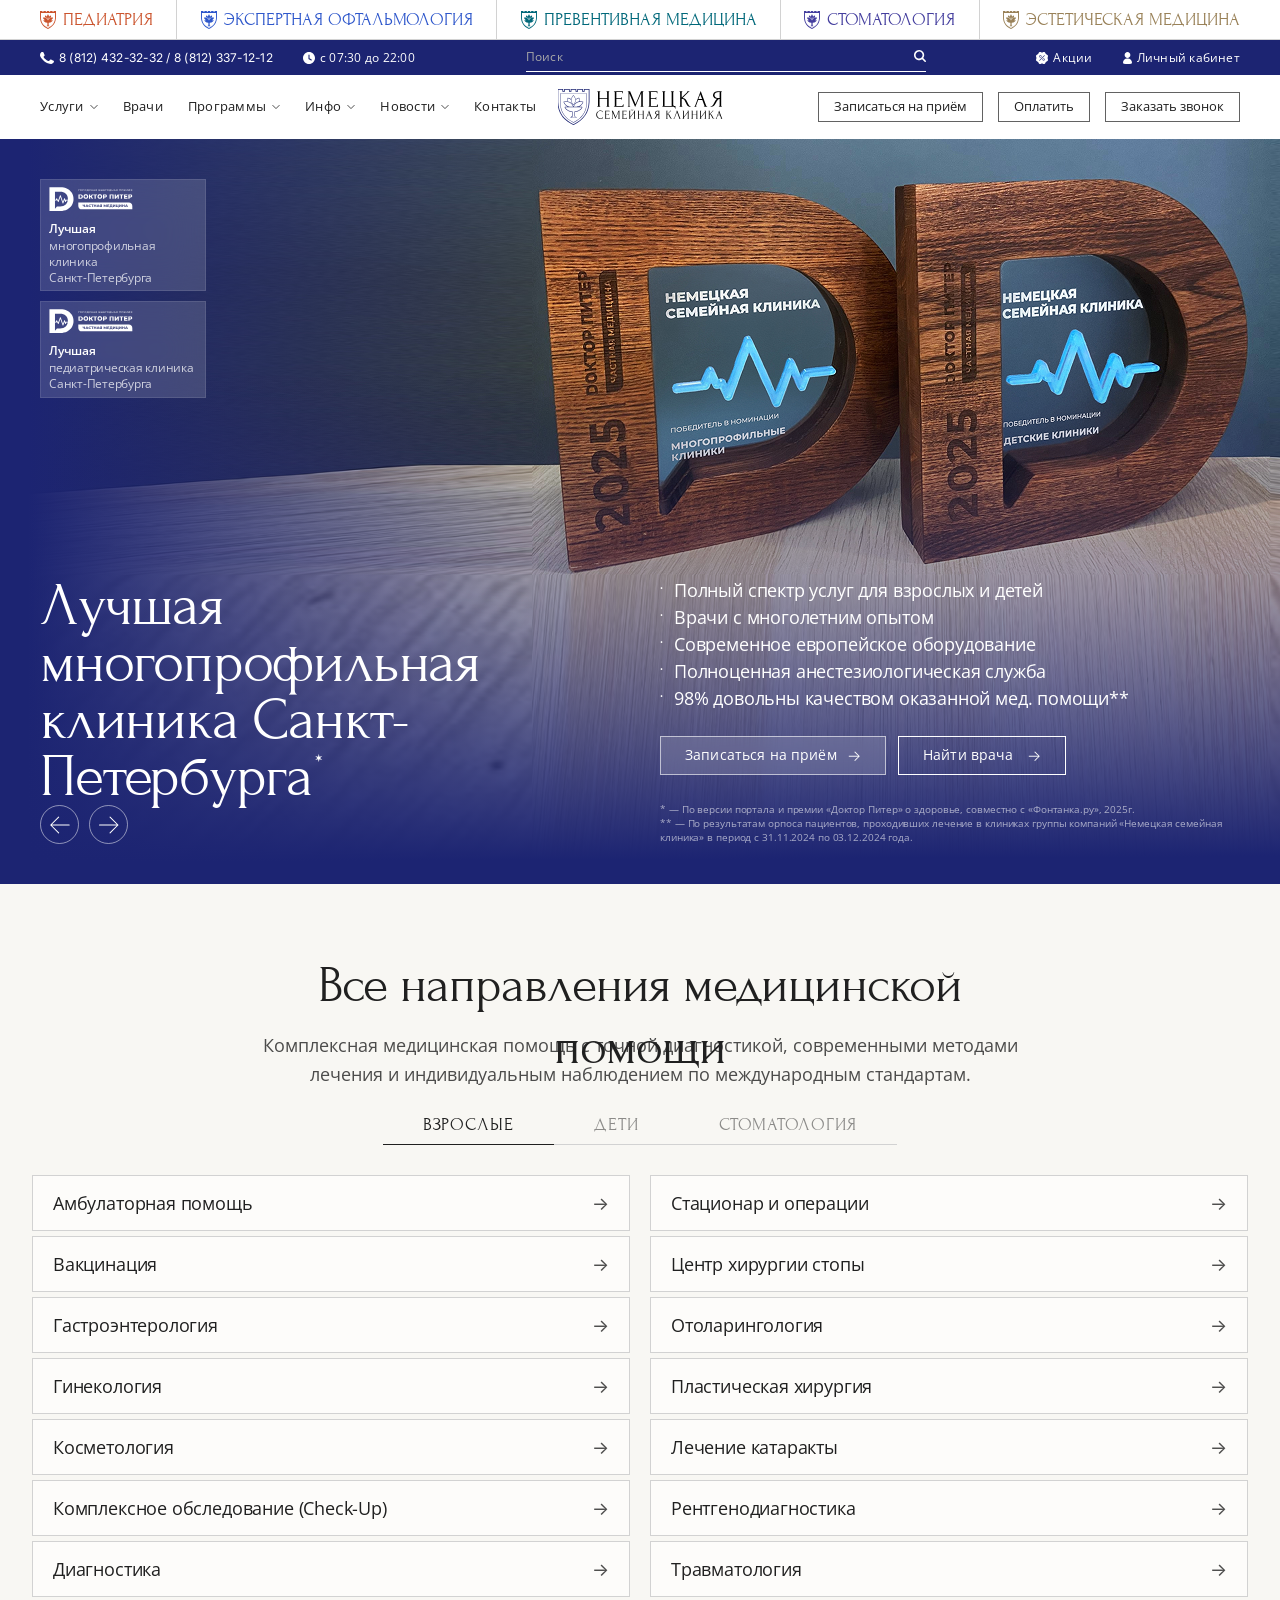
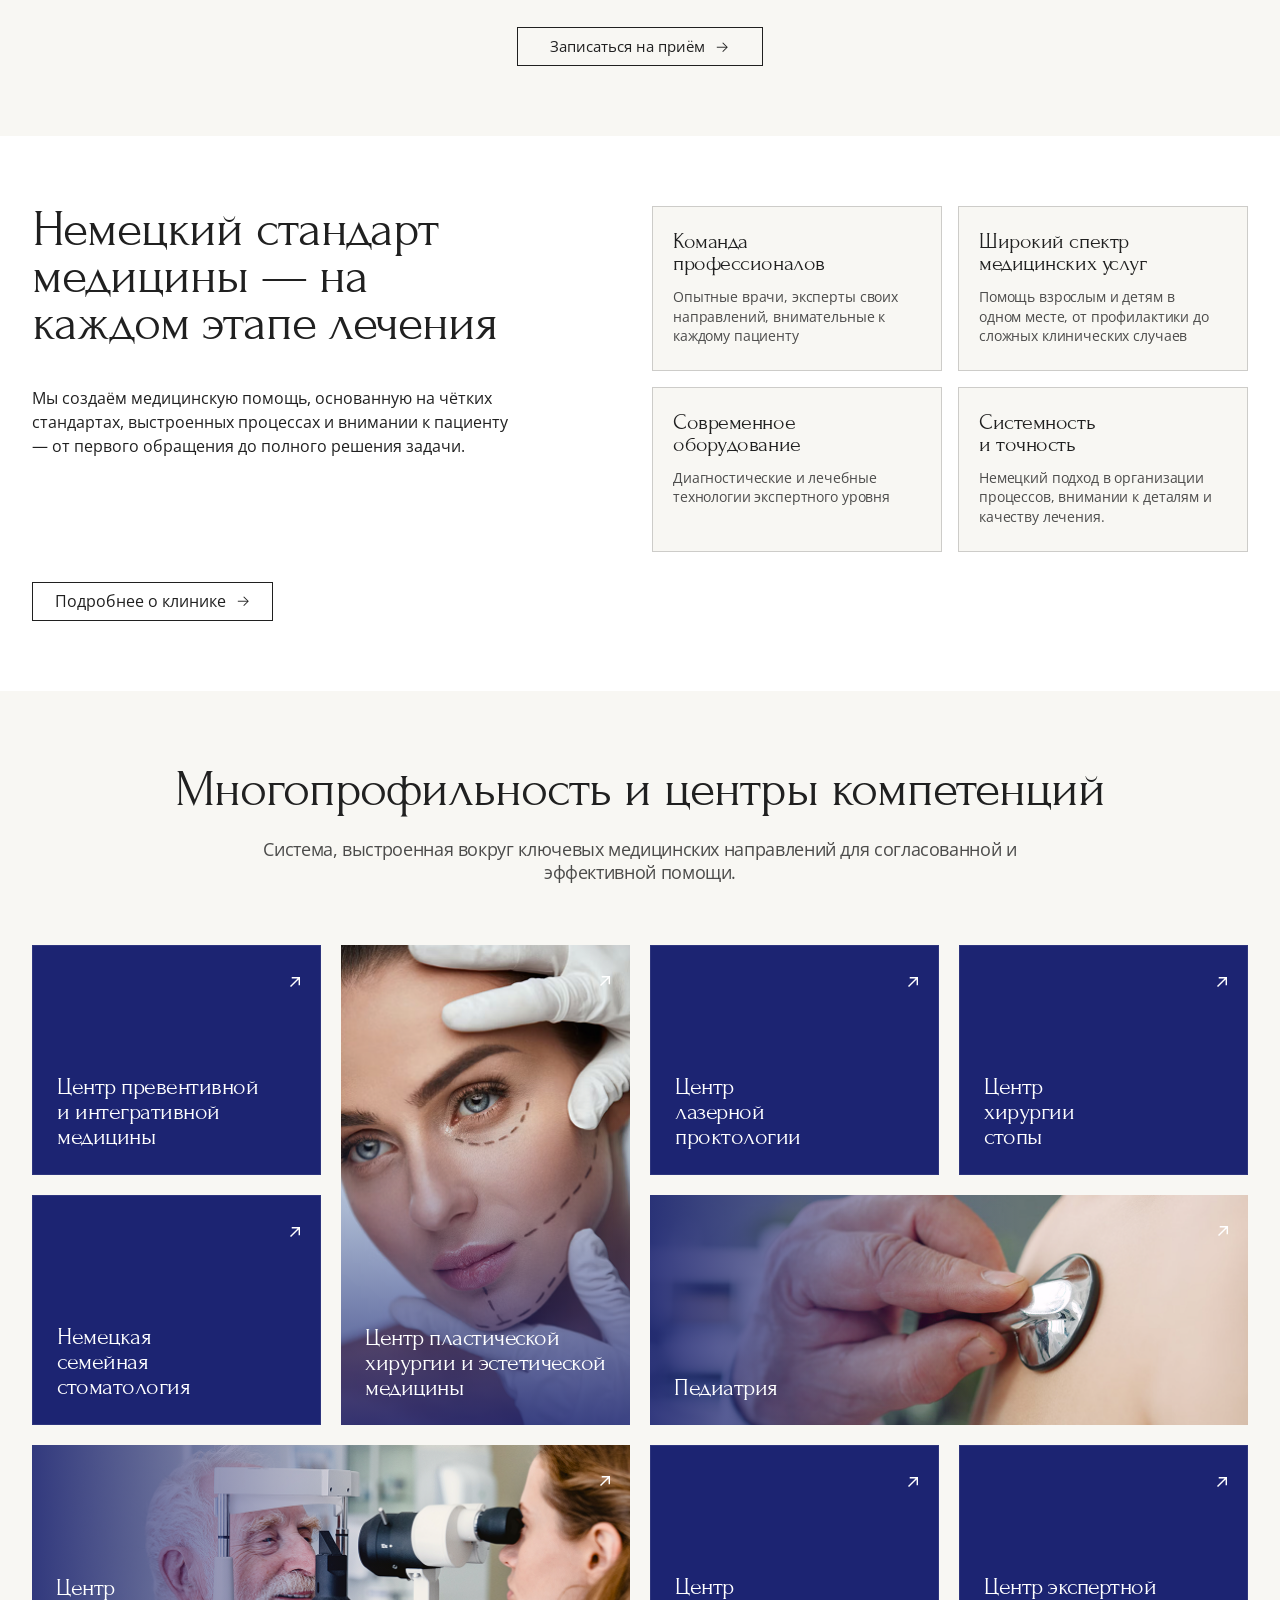
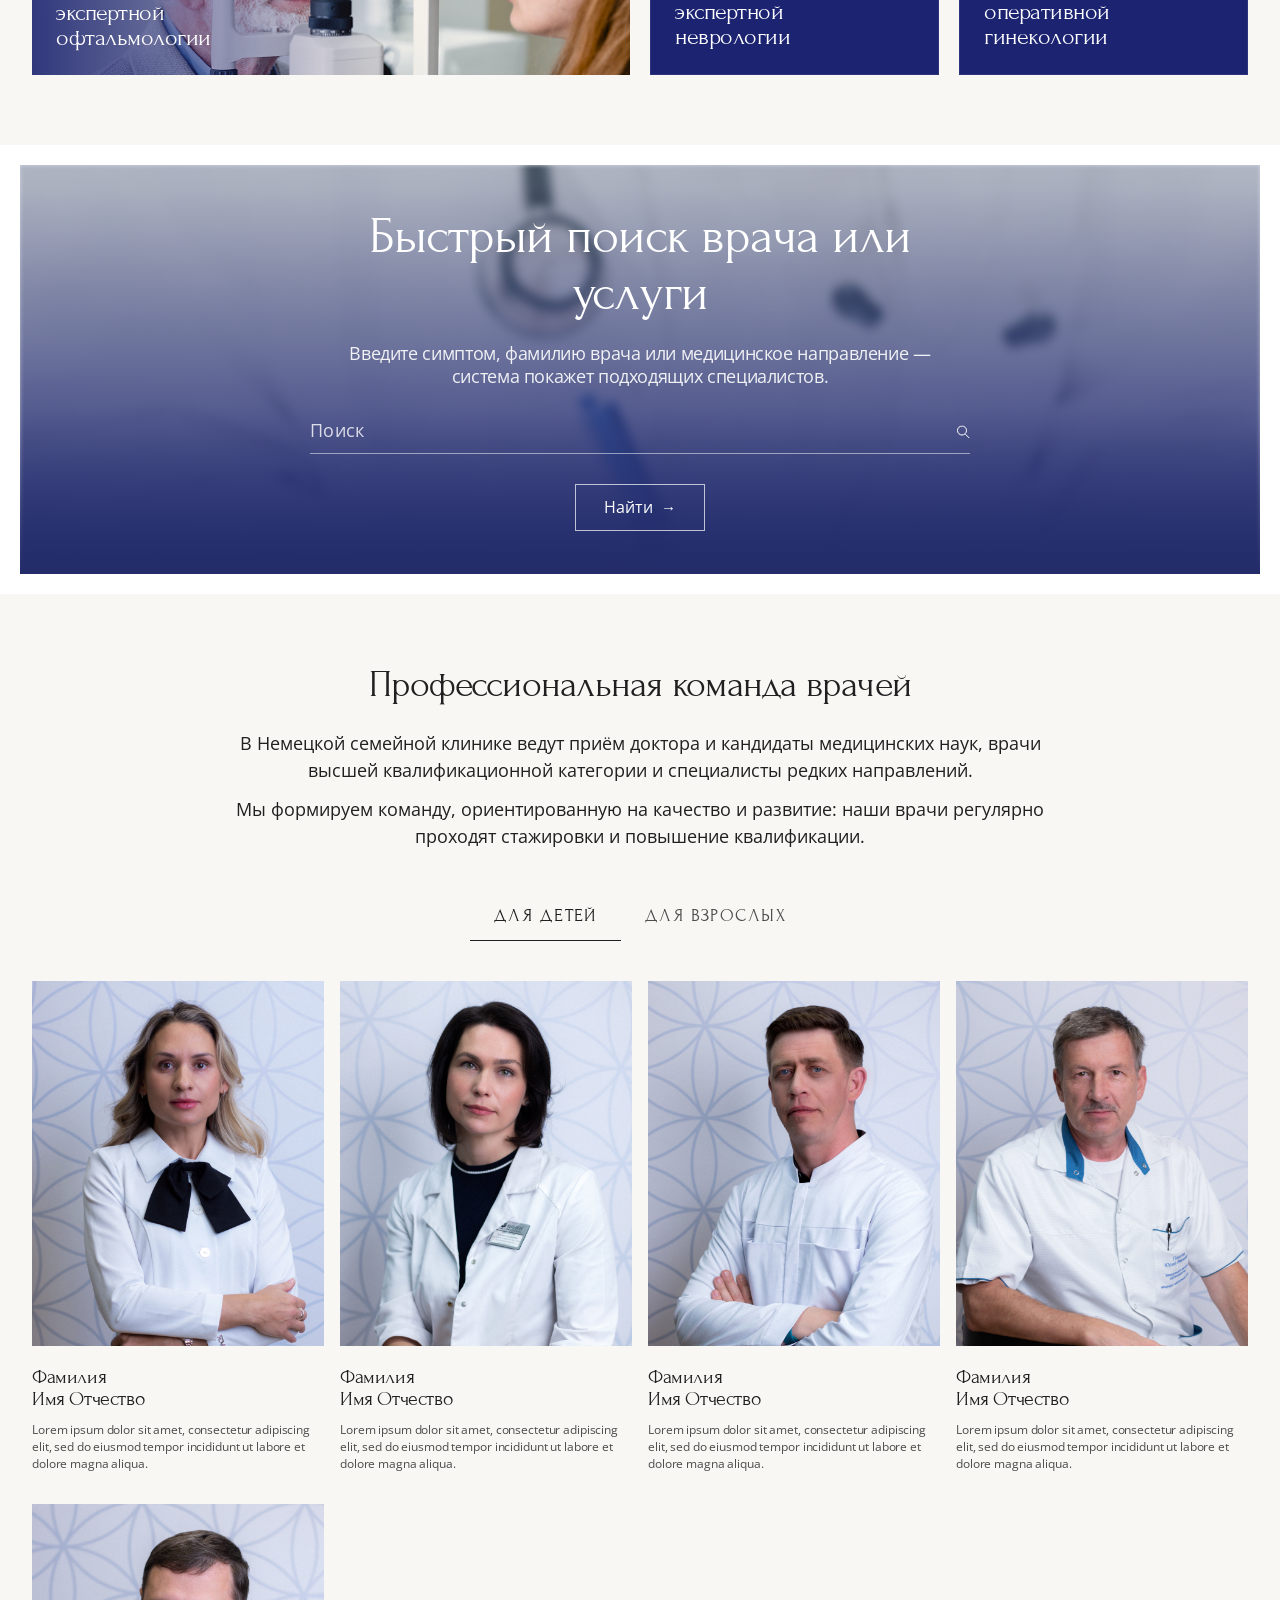
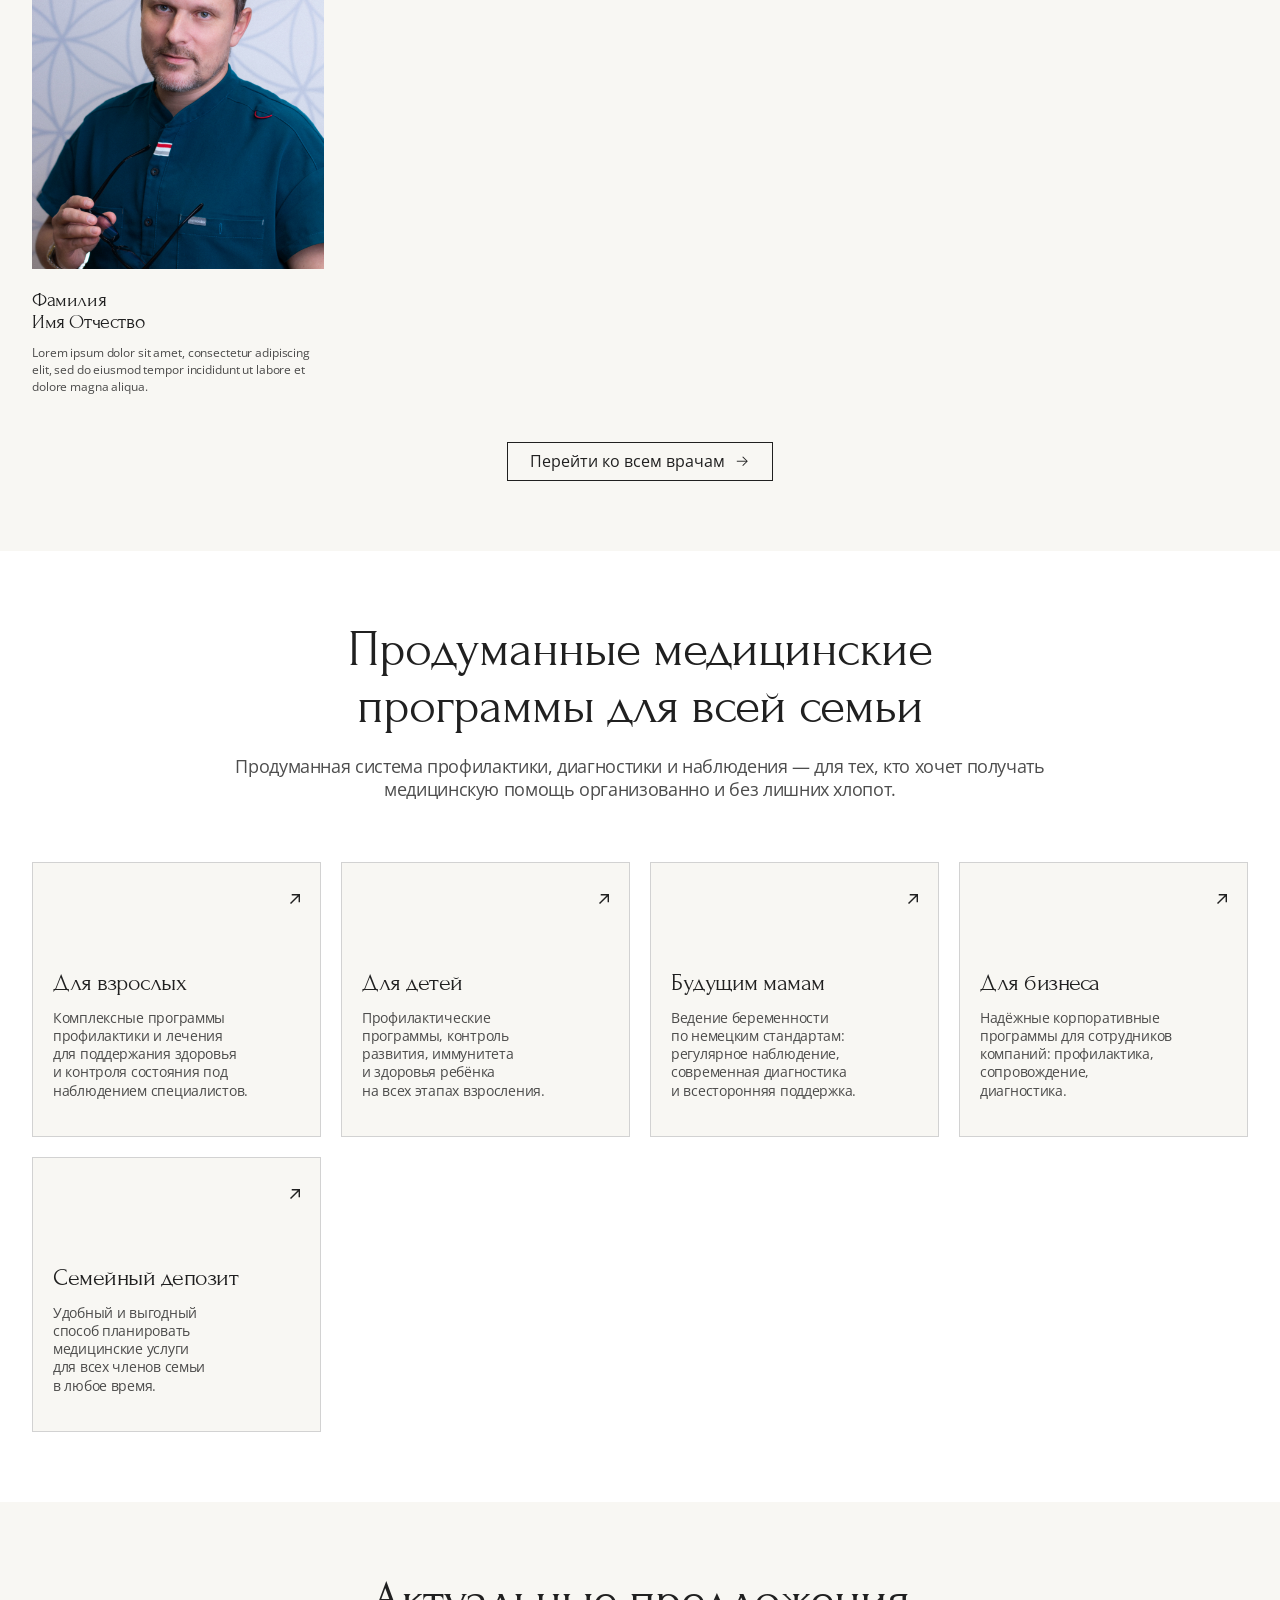
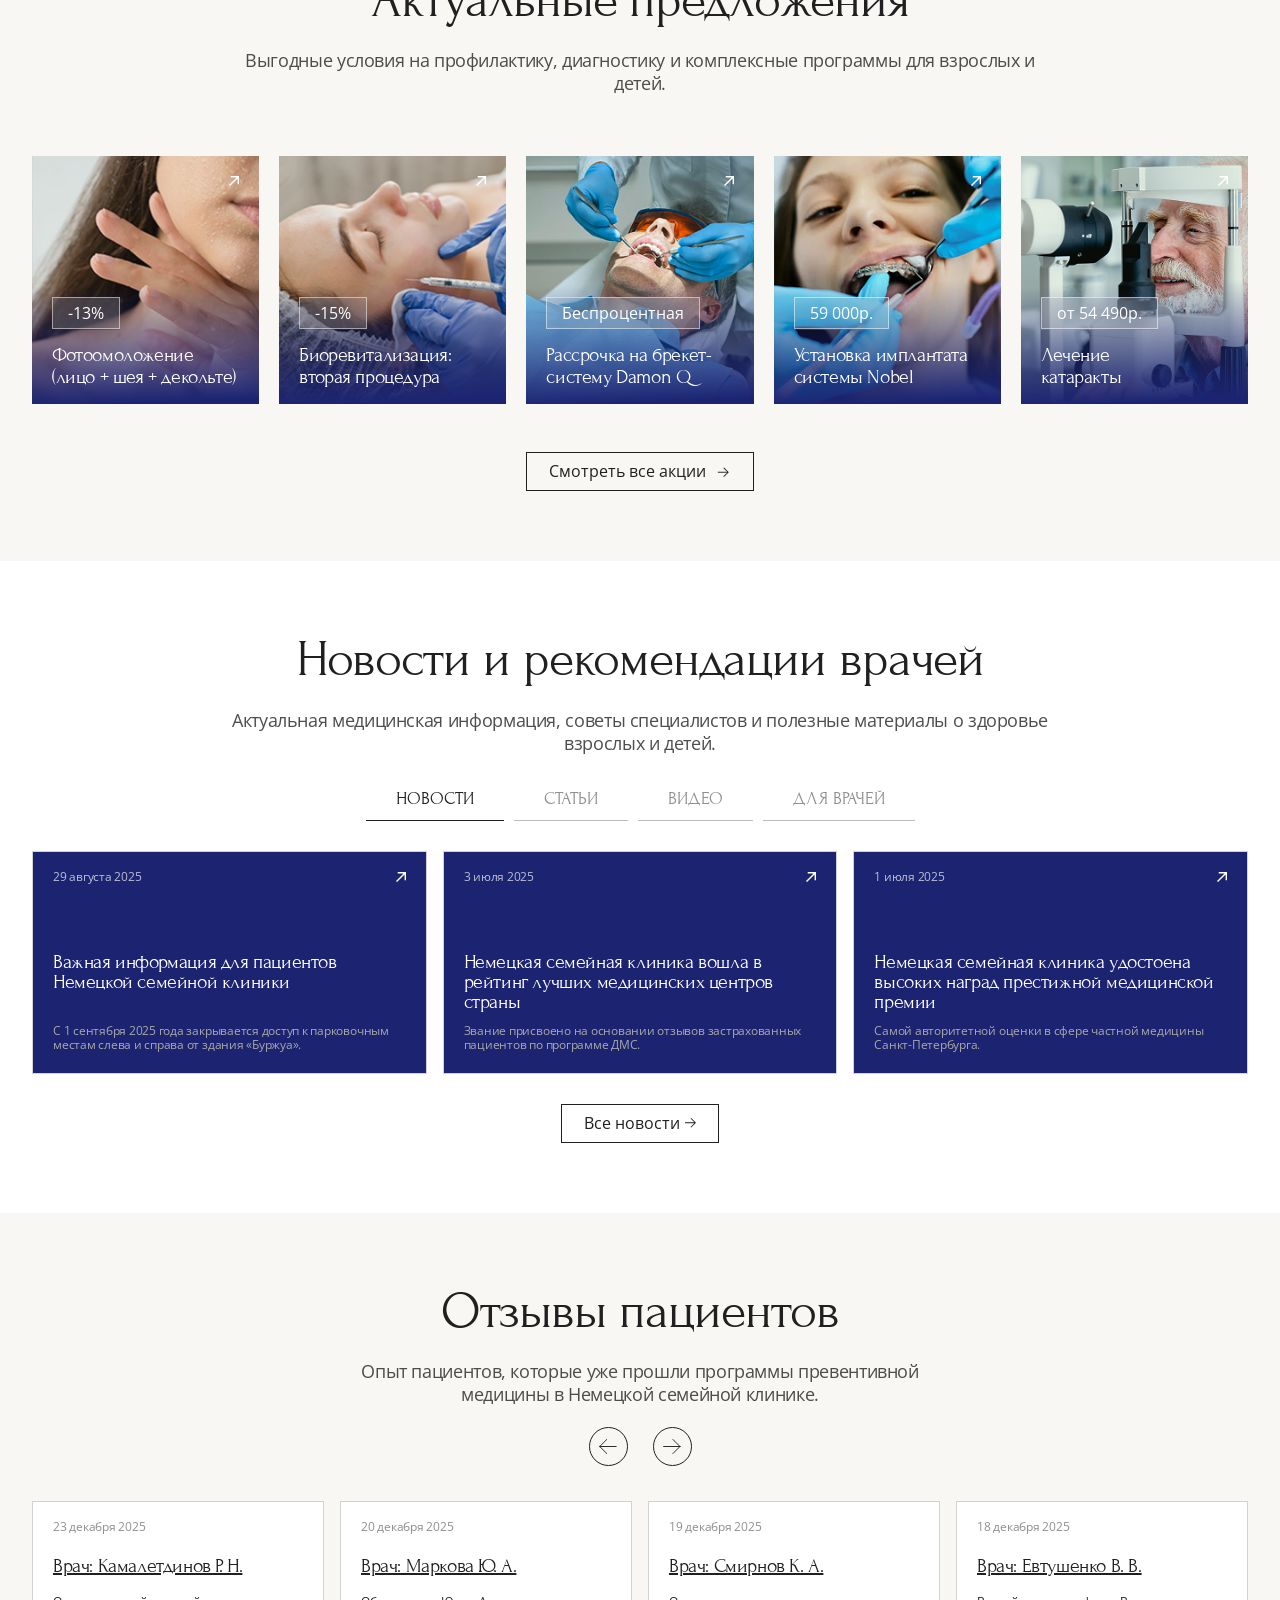
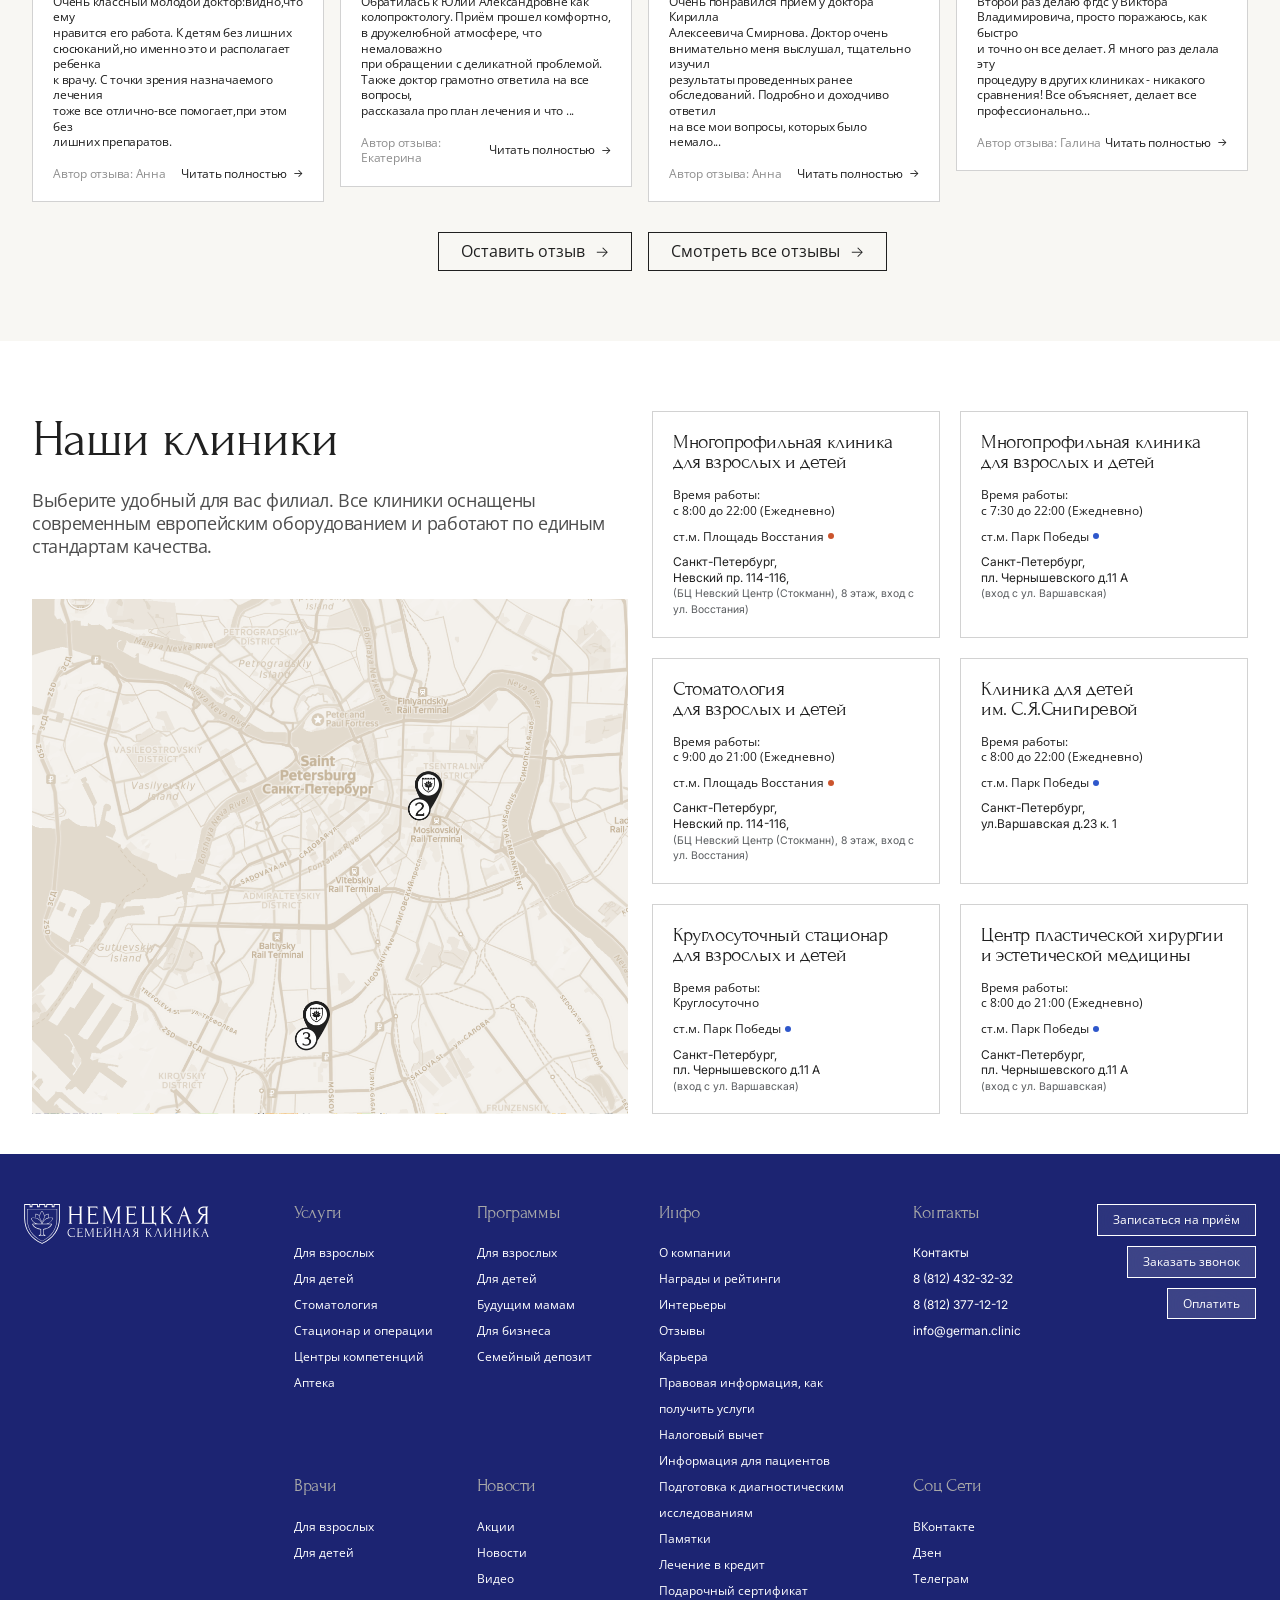
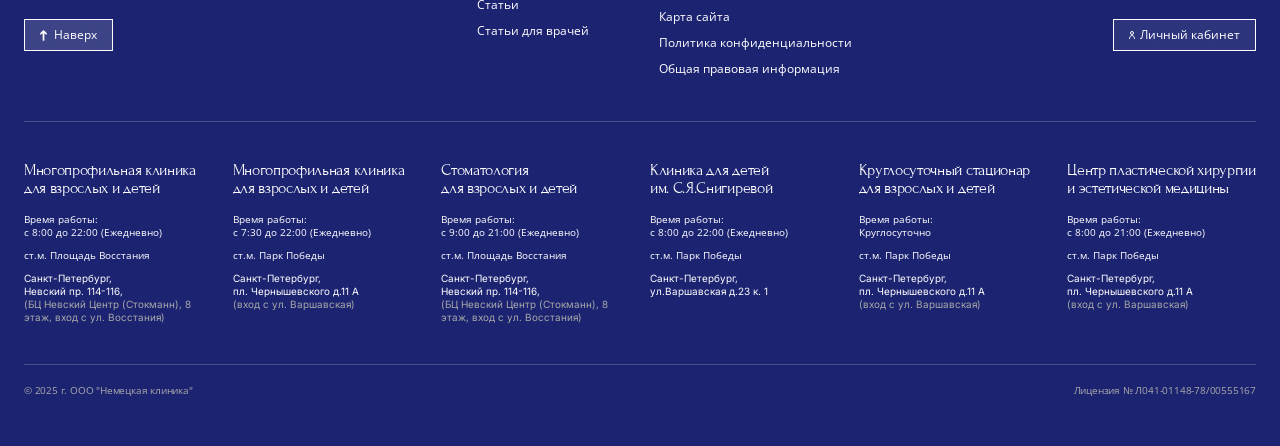
==== commit 7af8a0ba: "dep" ====
--- a/index.html
+++ b/index.html
@@ -17,6 +17,7 @@
 
     <!-- Custom CSS -->
     <link rel="stylesheet" href="css/style.css">
+    <link rel="stylesheet" href="css/home/new.css">
 </head>
 
 <body>
@@ -476,6 +477,7 @@
                                     <li>Врачи с многолетним опытом</li>
                                     <li>Современное европейское оборудование</li>
                                     <li>Полноценная анестезиологическая служба</li>
+                                    <li>98% довольны качеством оказанной мед. помощи**</li>
                                 </ul>
                                 <div class="hero-buttons">
                                     <a href="#" class="btn btn-primary-fill">
@@ -516,7 +518,9 @@
                             <!-- Сноска -->
                             <p class="hero-note">
                                 * — По версии портала и премии «Доктор Питер» о здоровье, совместно с «Фонтанка.ру»,
-                                2025г.
+                                2025г. <br>
+                                ** — По результатам орпоса пациентов, проходивших лечение в клиниках группы компаний
+                                «Немецкая семейная клиника» в период с 31.11.2024 по 03.12.2024 года.
                             </p>
                         </div>
                     </div>
@@ -1362,27 +1366,27 @@
                         <div class="row g-3">
                             <div class="col-6">
                                 <div class="standard-card">
-                                    <h4 class="card-title-sm">Команда профессионалов</h4>
+                                    <h4 class="card-title-sm">Команда <br> профессионалов</h4>
                                     <p class="card-text-sm">Опытные врачи, эксперты своих направлений, внимательные к
                                         каждому пациенту</p>
                                 </div>
                             </div>
                             <div class="col-6">
                                 <div class="standard-card">
-                                    <h4 class="card-title-sm">Широкий спектр медицинских услуг</h4>
+                                    <h4 class="card-title-sm">Широкий спектр <br> медицинских услуг</h4>
                                     <p class="card-text-sm">Помощь взрослым и детям в одном месте, от профилактики до
                                         сложных клинических случаев</p>
                                 </div>
                             </div>
                             <div class="col-6">
                                 <div class="standard-card">
-                                    <h4 class="card-title-sm">Современное оборудование</h4>
+                                    <h4 class="card-title-sm">Современное <br> оборудование</h4>
                                     <p class="card-text-sm">Диагностические и лечебные технологии экспертного уровня</p>
                                 </div>
                             </div>
                             <div class="col-6">
                                 <div class="standard-card">
-                                    <h4 class="card-title-sm">Системность и точность</h4>
+                                    <h4 class="card-title-sm">Системность <br> и точность</h4>
                                     <p class="card-text-sm">Немецкий подход в организации процессов, внимании к деталям
                                         и качеству лечения.</p>
                                 </div>
@@ -1696,15 +1700,28 @@
                 </div>
 
                 <div class="programs-arrows slider-arrows">
-                    <button class="arrow-btn arrow-prev"><i class="bi bi-arrow-left"></i></button>
-                    <button class="arrow-btn arrow-next"><i class="bi bi-arrow-right"></i></button>
+                    <button class="arrow-btn arrow-prev">
+                        <svg width="16" height="13" viewBox="0 0 16 13" fill="none" xmlns="http://www.w3.org/2000/svg">
+                            <path d="M14.707 6.5L0.707031 6.5M0.707031 6.5L6.70703 12.5M0.707031 6.5L6.70703 0.5"
+                                stroke="#202020" stroke-linecap="round" />
+                        </svg>
+
+                    </button>
+                    <button class="arrow-btn arrow-next">
+                        <svg width="16" height="13" viewBox="0 0 16 13" fill="none" xmlns="http://www.w3.org/2000/svg">
+                            <path d="M0.499999 6.5L14.5 6.5M14.5 6.5L8.5 0.500001M14.5 6.5L8.5 12.5" stroke="#202020"
+                                stroke-linecap="round" />
+                        </svg>
+
+                    </button>
                 </div>
 
                 <div class="programs-grid">
                     <a href="#" class="program-card">
                         <div class="program-content">
                             <h4 class="program-title">Для взрослых</h4>
-                            <p class="program-desc">Комплексные программы <br> профилактики и лечения<br> для поддержания
+                            <p class="program-desc">Комплексные программы <br> профилактики и лечения<br> для
+                                поддержания
                                 здоровья<br> и контроля состояния под<br> наблюдением специалистов.</p>
                         </div>
                         <span class="card-arrow"><svg width="10" height="10" viewBox="0 0 10 10" fill="none"
@@ -1718,7 +1735,8 @@
                     <a href="#" class="program-card">
                         <div class="program-content">
                             <h4 class="program-title">Для детей</h4>
-                            <p class="program-desc">Профилактические<br> программы, контроль<br> развития, иммунитета<br> и здоровья
+                            <p class="program-desc">Профилактические<br> программы, контроль<br> развития,
+                                иммунитета<br> и здоровья
                                 ребёнка<br> на всех этапах взросления.</p>
                         </div>
                         <span class="card-arrow"><svg width="10" height="10" viewBox="0 0 10 10" fill="none"
@@ -1732,7 +1750,8 @@
                     <a href="#" class="program-card">
                         <div class="program-content">
                             <h4 class="program-title">Будущим мамам</h4>
-                            <p class="program-desc">Ведение беременности<br> по немецким стандартам:<br> регулярное наблюдение,<br>
+                            <p class="program-desc">Ведение беременности<br> по немецким стандартам:<br> регулярное
+                                наблюдение,<br>
                                 современная диагностика<br> и всесторонняя поддержка.</p>
                         </div>
                         <span class="card-arrow"><svg width="10" height="10" viewBox="0 0 10 10" fill="none"
@@ -1760,7 +1779,8 @@
                     <a href="#" class="program-card">
                         <div class="program-content">
                             <h4 class="program-title">Семейный депозит</h4>
-                            <p class="program-desc">Удобный и выгодный<br> способ планировать<br> медицинские услуги<br> для всех
+                            <p class="program-desc">Удобный и выгодный<br> способ планировать<br> медицинские услуги<br>
+                                для всех
                                 членов семьи<br> в любое время.</p>
                         </div>
                         <span class="card-arrow"><svg width="10" height="10" viewBox="0 0 10 10" fill="none"
@@ -1790,35 +1810,61 @@
                 <div class="offers-grid">
                     <a href="#" class="offer-card">
                         <div class="offer-image" style="background-image: url('assets/images/offer-1.png');">
-                            <span class="offer-arrow">↗</span>
+                            <svg class="offer-arrow" width="10" height="10" viewBox="0 0 10 10" fill="none"
+                                xmlns="http://www.w3.org/2000/svg">
+                                <path
+                                    d="M10 8.26568L8.58856 8.27491V2.4262L1.01476 10L0 8.98524L7.5738 1.41144L1.73432 1.42066V0H10V8.26568Z"
+                                    fill="white" />
+                            </svg>
+
                             <span class="offer-badge">-13%</span>
                             <h4 class="offer-title">Фотоомоложение<br>(лицо + шея + декольте)</h4>
                         </div>
                     </a>
                     <a href="#" class="offer-card">
                         <div class="offer-image" style="background-image: url('assets/images/offer-2.png');">
-                            <span class="offer-arrow">↗</span>
+                            <svg class="offer-arrow" width="10" height="10" viewBox="0 0 10 10" fill="none"
+                                xmlns="http://www.w3.org/2000/svg">
+                                <path
+                                    d="M10 8.26568L8.58856 8.27491V2.4262L1.01476 10L0 8.98524L7.5738 1.41144L1.73432 1.42066V0H10V8.26568Z"
+                                    fill="white" />
+                            </svg>
                             <span class="offer-badge">-15%</span>
                             <h4 class="offer-title">Биоревитализация:<br>вторая процедура</h4>
                         </div>
                     </a>
                     <a href="#" class="offer-card">
                         <div class="offer-image" style="background-image: url('assets/images/offer-4.png');">
-                            <span class="offer-arrow">↗</span>
+                            <svg class="offer-arrow" width="10" height="10" viewBox="0 0 10 10" fill="none"
+                                xmlns="http://www.w3.org/2000/svg">
+                                <path
+                                    d="M10 8.26568L8.58856 8.27491V2.4262L1.01476 10L0 8.98524L7.5738 1.41144L1.73432 1.42066V0H10V8.26568Z"
+                                    fill="white" />
+                            </svg>
                             <span class="offer-badge">Беспроцентная</span>
                             <h4 class="offer-title">Рассрочка на брекет-<br>систему Damon Q</h4>
                         </div>
                     </a>
                     <a href="#" class="offer-card">
                         <div class="offer-image" style="background-image: url('assets/images/offer-3.png');">
-                            <span class="offer-arrow">↗</span>
+                            <svg class="offer-arrow" width="10" height="10" viewBox="0 0 10 10" fill="none"
+                                xmlns="http://www.w3.org/2000/svg">
+                                <path
+                                    d="M10 8.26568L8.58856 8.27491V2.4262L1.01476 10L0 8.98524L7.5738 1.41144L1.73432 1.42066V0H10V8.26568Z"
+                                    fill="white" />
+                            </svg>
                             <span class="offer-badge">59 000р.</span>
                             <h4 class="offer-title">Установка имплантата<br>системы Nobel</h4>
                         </div>
                     </a>
                     <a href="#" class="offer-card">
                         <div class="offer-image" style="background-image: url('assets/images/offer-5.png');">
-                            <span class="offer-arrow">↗</span>
+                            <svg class="offer-arrow" width="10" height="10" viewBox="0 0 10 10" fill="none"
+                                xmlns="http://www.w3.org/2000/svg">
+                                <path
+                                    d="M10 8.26568L8.58856 8.27491V2.4262L1.01476 10L0 8.98524L7.5738 1.41144L1.73432 1.42066V0H10V8.26568Z"
+                                    fill="white" />
+                            </svg>
                             <span class="offer-badge">от 54 490р.</span>
                             <h4 class="offer-title">Лечение<br>катаракты</h4>
                         </div>
@@ -1877,7 +1923,12 @@
                                 <h4 class="news-title">Важная информация для пациентов Немецкой семейной клиники</h4>
                                 <p class="news-excerpt">С 1 сентября 2025 года закрывается доступ к парковочным местам
                                     слева и справа от здания «Буржуа».</p>
-                                <span class="news-arrow">↗</span>
+                                <svg class="news-arrow" width="10" height="10" viewBox="0 0 10 10" fill="none"
+                                    xmlns="http://www.w3.org/2000/svg">
+                                    <path
+                                        d="M10 8.26568L8.58856 8.27491V2.4262L1.01476 10L0 8.98524L7.5738 1.41144L1.73432 1.42066V0H10V8.26568Z"
+                                        fill="white" />
+                                </svg>
                             </a>
                             <a href="#" class="news-card">
                                 <span class="news-date">3 июля 2025</span>
@@ -1885,15 +1936,25 @@
                                     центров страны</h4>
                                 <p class="news-excerpt">Звание присвоено на основании отзывов застрахованных пациентов
                                     по программе ДМС.</p>
-                                <span class="news-arrow">↗</span>
+                                <svg class="news-arrow" width="10" height="10" viewBox="0 0 10 10" fill="none"
+                                    xmlns="http://www.w3.org/2000/svg">
+                                    <path
+                                        d="M10 8.26568L8.58856 8.27491V2.4262L1.01476 10L0 8.98524L7.5738 1.41144L1.73432 1.42066V0H10V8.26568Z"
+                                        fill="white" />
+                                </svg>
                             </a>
                             <a href="#" class="news-card">
                                 <span class="news-date">1 июля 2025</span>
                                 <h4 class="news-title">Немецкая семейная клиника удостоена высоких наград престижной
-                                    медицинской премии «Доктор Питер-2025»</h4>
+                                    медицинской премии</h4>
                                 <p class="news-excerpt">Самой авторитетной оценки в сфере частной медицины
                                     Санкт-Петербурга.</p>
-                                <span class="news-arrow">↗</span>
+                                <svg class="news-arrow" width="10" height="10" viewBox="0 0 10 10" fill="none"
+                                    xmlns="http://www.w3.org/2000/svg">
+                                    <path
+                                        d="M10 8.26568L8.58856 8.27491V2.4262L1.01476 10L0 8.98524L7.5738 1.41144L1.73432 1.42066V0H10V8.26568Z"
+                                        fill="white" />
+                                </svg>
                             </a>
                         </div>
                     </div>
@@ -1902,7 +1963,11 @@
                 <div class="section-action text-center mt-5">
                     <a href="#" class="btn btn-outline-dark btn-lg">
                         Все новости
-                        <span class="btn-arrow">→</span>
+                        <svg width="11" height="10" viewBox="0 0 11 10" fill="none" xmlns="http://www.w3.org/2000/svg">
+                            <path
+                                d="M6.18963 9.54541L5.56108 8.92218L9.26847 5.22013H-1.11759e-07V4.32524H9.26847L5.56108 0.623179L6.18963 -4.44326e-05L10.9624 4.77268L6.18963 9.54541Z"
+                                fill="#202020" />
+                        </svg>
                     </a>
                 </div>
             </div>
@@ -1911,62 +1976,98 @@
         <!-- ============================================
              SECTION 10 - ОТЗЫВЫ
         ============================================= -->
-        <section class="reviews-section section-light" id="reviews">
+        <section class="reviews-section preventive-reviews section-white" id="reviews">
             <div class="container-fluid px-4">
                 <div class="section-header text-center">
                     <h2 class="section-title">Отзывы пациентов</h2>
-                    <p class="section-subtitle">
-                        Мнения людей, которые уже доверили нам заботу о своём здоровье<br>и здоровье своих близких.
-                    </p>
-                </div>
-
-                <div class="slider-arrows mb-5">
-                    <button class="arrow-btn arrow-prev"><i class="bi bi-arrow-left"></i></button>
-                    <button class="arrow-btn arrow-next"><i class="bi bi-arrow-right"></i></button>
+                    <p class="section-subtitle">Опыт пациентов, которые уже прошли программы превентивной медицины в
+                        Немецкой семейной клинике.</p>
+                </div>
+
+                <div class="slider-arrows mb-4">
+                    <button class="arrow-btn arrow-prev" type="button" aria-label="Предыдущий отзыв"></button>
+                    <button class="arrow-btn arrow-next" type="button" aria-label="Следующий отзыв"></button>
                 </div>
 
                 <div class="reviews-grid">
                     <div class="review-card">
                         <span class="review-date">23 декабря 2025</span>
                         <h5 class="review-doctor">Врач: Камалетдинов Р. Н.</h5>
-                        <p class="review-text">Очень классный молодой доктор: видно, что ему нравится его работа. К
-                            детям без лишних сюсюканий, но именно это и располагает ребенка к врачу. С точки зрения
-                            назначаемого лечения тоже все отлично — все помогает, при этом без лишних препаратов.</p>
-                        <span class="review-author">Автор отзыва: Анна</span>
+                        <p class="review-text">
+                            Очень классный молодой <br class="d-block d-md-none"> доктор:видно,что ему<br
+                                class="d-none d-md-block"> нравится его работа. К детям без лишних<br
+                                class="d-none d-md-block"><br class="d-block d-md-none">
+                            сюсюканий,но именно это и<br class="d-block d-md-none"> располагает ребенка<br
+                                class="d-none d-md-block"> к врачу. С
+                            точки<br class="d-block d-md-none"> зрения назначаемого лечения<br
+                                class="d-none d-md-block"> тоже все<br class="d-block d-md-none"> отлично-все
+                            помогает,при этом без<br class="d-none d-md-block"><br class="d-block d-md-none"> лишних
+                            препаратов.
+                        </p>
+                        <div class="review-footer">
+                            <span class="review-author">Автор отзыва: Анна</span>
+                            <a href="#" class="review-more">Читать полностью <span
+                                    class="review-more-arrow">→</span></a>
+                        </div>
                     </div>
                     <div class="review-card">
                         <span class="review-date">20 декабря 2025</span>
                         <h5 class="review-doctor">Врач: Маркова Ю. А.</h5>
-                        <p class="review-text">Обратилась к Юлии Александровне как колопроктологу. Приём прошел
-                            комфортно, в дружелюбной атмосфере, что немаловажно при обращении с деликатной проблемой.
-                            Также доктор грамотно ответила на все вопросы, рассказала про план лечения и что нужно
-                            делать при возникновении нового обострения. Профессионал своего дела! Спасибо, Юлия
-                            Александровна!</p>
-                        <span class="review-author">Автор отзыва: Екатерина</span>
+                        <p class="review-text">Обратилась к Юлии Александровне как<br class="d-none d-md-block"><br
+                                class="d-block d-md-none">
+                            колопроктологу. Приём прошел<br class="d-block d-md-none"> комфортно,<br
+                                class="d-none d-md-block"> в дружелюбной
+                            атмосфере,<br class="d-block d-md-none"> что немаловажно<br class="d-none d-md-block"> при
+                            обращении с<br class="d-block d-md-none"> деликатной проблемой.<br
+                                class="d-none d-md-block"> Также доктор<br class="d-block d-md-none"> грамотно ответила
+                            на все вопросы,<br class="d-none d-md-block"><br class="d-block d-md-none"> рассказала про
+                            план лечения и что <span class="d-none d-md-inline">...</span><span
+                                class="d-block d-md-none"> нужно делать при
+                                возникновении...</span></p>
+                        <div class="review-footer">
+                            <span class="review-author">Автор отзыва: Екатерина</span>
+                            <a href="#" class="review-more">Читать полностью <span
+                                    class="review-more-arrow">→</span></a>
+                        </div>
                     </div>
                     <div class="review-card">
                         <span class="review-date">19 декабря 2025</span>
                         <h5 class="review-doctor">Врач: Смирнов К. А.</h5>
-                        <p class="review-text">Очень понравился прием у доктора Кирилла Алексеевича Смирнова. Доктор
-                            очень внимательно меня выслушал, тщательно изучил результаты проведенных ранее обследований.
-                            Подробно и доходчиво ответил на все мои вопросы, которых было немало. Объяснил алгоритм
-                            действий и дал направление на дальнейшее обследование. Очень приятно, когда врач уделяет
-                            достаточно времени и внимания каждому пациенту. Благодарю за оказанную помощь и высокий
-                            профессионализм!</p>
-                        <span class="review-author">Автор отзыва: Анна</span>
+                        <p class="review-text">Очень понравился прием у доктора<br class="d-block d-md-none"> Кирилла<br
+                                class="d-none d-md-block">
+                            Алексеевича Смирнова.<br class="d-block d-md-none"> Доктор очень<br
+                                class="d-none d-md-block"> внимательно меня<br class="d-block d-md-none"> выслушал,
+                            тщательно изучил<br class="d-none d-md-block"><br class="d-block d-md-none">
+                            результаты проведенных ранее<br class="d-none d-md-block"><br class="d-block d-md-none">
+                            обследований. Подробно и
+                            доходчиво<br class="d-block d-md-none"> ответил<br class="d-none d-md-block"> на все мои
+                            вопросы, которых<br class="d-block d-md-none"> было немало...</p>
+                        <div class="review-footer">
+                            <span class="review-author">Автор отзыва: Анна</span>
+                            <a href="#" class="review-more">Читать полностью <span
+                                    class="review-more-arrow">→</span></a>
+                        </div>
                     </div>
                     <div class="review-card">
                         <span class="review-date">18 декабря 2025</span>
                         <h5 class="review-doctor">Врач: Евтушенко В. В.</h5>
-                        <p class="review-text">Второй раз делаю фгдс у Виктора Владимировича, просто поражаюсь, как
-                            быстро и точно он все делает. Я много раз делала эту процедуру в других клиниках — никакого
-                            сравнения! Все объясняет, делает все профессионально. Спасибо большое, всем рекомендую этого
-                            эндоскописта!</p>
-                        <span class="review-author">Автор отзыва: Галина</span>
-                    </div>
-                </div>
-
-                <div class="section-actions d-flex justify-content-center gap-3 mt-5">
+                        <p class="review-text">Второй раз делаю фгдс у Виктора <br> Владимировича, просто поражаюсь,<br
+                                class="d-block d-md-none"> как быстро<br class="d-none d-md-block"> и точно он все
+                            делает. Я<br class="d-block d-md-none"> много раз делала эту<br class="d-none d-md-block">
+                            процедуру в<br class="d-block d-md-none"> других клиниках - никакого<br
+                                class="d-none d-md-block"> сравнения!<br class="d-block d-md-none"> Все объясняет,
+                            делает все<br class="d-none d-md-block"><br class="d-block d-md-none">
+                            профессионально<span class="d-none d-md-inline">...</span><span class="d-inline d-md-none">.
+                                Спасибо большое, всем рекомендую этого эндоскописта...</span></p>
+                        <div class="review-footer">
+                            <span class="review-author">Автор отзыва: Галина</span>
+                            <a href="#" class="review-more">Читать полностью <span
+                                    class="review-more-arrow">→</span></a>
+                        </div>
+                    </div>
+                </div>
+
+                <div class="section-actions d-flex justify-content-center gap-3 mt-5 aesthetic-reviews_bottom">
                     <a href="#" class="btn btn-outline-dark btn-lg">
                         Оставить отзыв
                         <span class="btn-arrow">→</span>
@@ -1978,6 +2079,7 @@
                 </div>
             </div>
         </section>
+
 
         <!-- ============================================
              SECTION 11 - КЛИНИКИ
@@ -1985,7 +2087,7 @@
         <section class="clinics-section" id="clinics">
             <div class="container-fluid px-4">
                 <div class="row">
-                    <div class="col-lg-6">
+                    <div class="col-lg-6 clinics-left">
                         <div class="section-header text-start">
                             <h2 class="section-title">Наши клиники</h2>
                             <p class="section-subtitle text-start m-0">
@@ -1995,7 +2097,8 @@
                         </div>
 
                         <div class="map-container">
-                            <img src="assets/images/clinics-map.png" alt="Карта клиник" class="map-image" width="654" height="511" loading="lazy">
+                            <img src="assets/images/clinics-map.png" alt="Карта клиник" class="map-image" width="654"
+                                height="511" loading="lazy">
                         </div>
                     </div>
                     <div class="col-lg-6">
@@ -2004,37 +2107,44 @@
                                 <span class="clinic-type">Многопрофильная клиника для взрослых и детей</span>
                                 <p class="clinic-hours">Время работы:<br>с 8:00 до 22:00 (Ежедневно)</p>
                                 <span class="clinic-metro red-circle-metro">ст.м. Площадь Восстания</span>
-                                <p class="clinic-address">Санкт-Петербург,<br>Невский пр. 114-116,<br><span class="text-muted small">(БЦ Невский Центр (Стокманн), 8 этаж, вход с ул. Восстания)</span></p>
+                                <p class="clinic-address">Санкт-Петербург,<br>Невский пр. 114-116,<br><span
+                                        class="text-muted small">(БЦ Невский Центр (Стокманн), 8 этаж, вход с ул.
+                                        Восстания)</span></p>
                             </div>
                             <div class="clinic-card">
                                 <span class="clinic-type">Многопрофильная клиника для взрослых и детей</span>
                                 <p class="clinic-hours">Время работы:<br>с 7:30 до 22:00 (Ежедневно)</p>
                                 <span class="clinic-metro blue-circle-metro">ст.м. Парк Победы</span>
-                                <p class="clinic-address">Санкт-Петербург,<br>пл. Чернышевского д.11 А<br><span class="text-muted small">(вход с ул. Варшавская)</span></p>
+                                <p class="clinic-address">Санкт-Петербург,<br>пл. Чернышевского д.11 А<br><span
+                                        class="text-muted small">(вход с ул. Варшавская)</span></p>
                             </div>
                             <div class="clinic-card">
                                 <span class="clinic-type">Стоматология<br>для взрослых и детей</span>
                                 <p class="clinic-hours">Время работы:<br>с 9:00 до 21:00 (Ежедневно)</p>
                                 <span class="clinic-metro red-circle-metro">ст.м. Площадь Восстания</span>
-                                <p class="clinic-address">Санкт-Петербург,<br>Невский пр. 114-116,<br><span class="text-muted small">(БЦ Невский Центр (Стокманн), 8 этаж, вход с ул. Восстания)</span></p>
+                                <p class="clinic-address">Санкт-Петербург,<br>Невский пр. 114-116,<br><span
+                                        class="text-muted small">(БЦ Невский Центр (Стокманн), 8 этаж, вход с ул.
+                                        Восстания)</span></p>
                             </div>
                             <div class="clinic-card">
                                 <span class="clinic-type">Клиника для детей<br>им. С.Я.Снигиревой</span>
                                 <p class="clinic-hours">Время работы:<br>с 8:00 до 22:00 (Ежедневно)</p>
                                 <span class="clinic-metro blue-circle-metro">ст.м. Парк Победы</span>
-                                <p class="clinic-address">Санкт-Петербург,<br><span class="text-muted small">ул.Варшавская д.23 к. 1</span></p>
+                                <p class="clinic-address">Санкт-Петербург,<br>ул.Варшавская д.23 к. 1</p>
                             </div>
                             <div class="clinic-card">
                                 <span class="clinic-type">Круглосуточный стационар для взрослых и детей</span>
                                 <p class="clinic-hours">Время работы:<br>Круглосуточно</p>
                                 <span class="clinic-metro blue-circle-metro">ст.м. Парк Победы</span>
-                                <p class="clinic-address">Санкт-Петербург,<br>пл. Чернышевского д.11 А<br><span class="text-muted small">(вход с ул. Варшавская)</span></p>
+                                <p class="clinic-address">Санкт-Петербург,<br>пл. Чернышевского д.11 А<br><span
+                                        class="text-muted small">(вход с ул. Варшавская)</span></p>
                             </div>
                             <div class="clinic-card">
                                 <span class="clinic-type">Центр пластической хирургии и эстетической медицины</span>
                                 <p class="clinic-hours">Время работы:<br>с 8:00 до 21:00 (Ежедневно)</p>
                                 <span class="clinic-metro blue-circle-metro">ст.м. Парк Победы</span>
-                                <p class="clinic-address">Санкт-Петербург,<br>пл. Чернышевского д.11 А<br><span class="text-muted small">(вход с ул. Варшавская)</span></p>
+                                <p class="clinic-address">Санкт-Петербург,<br>пл. Чернышевского д.11 А<br><span
+                                        class="text-muted small">(вход с ул. Варшавская)</span></p>
                             </div>
                         </div>
                     </div>
--- a/css/home/new.css
+++ b/css/home/new.css
@@ -0,0 +1,398 @@
+@import url("../aesthetic/section-clinics.css");
+@import url("../aesthetic/section-reviews.css");
+
+.btn {
+    max-height: 39px;
+}
+
+.hero-slider {
+    min-height: 745px;
+}
+
+.hero-slide {
+    min-height: 745px;
+}
+
+.btn-primary-fill {
+    background: rgba(255, 255, 255, 0.15);
+}
+
+.hero-features li {
+    font-size: 18px;
+}
+
+.hero-features {
+    gap: 0;
+}
+
+.hero-note {
+    font-size: 10px;
+    margin-top: 24px;
+}
+
+.hero-bg {
+    background-image: url("../../assets/images/home_new/hero-bg_1.png");
+}
+
+.hero-bg::after {
+    height: 100%;
+    background: linear-gradient(179.72deg, rgba(28, 36, 114, 0) 30.94%, #1C2472 96.32%);
+}
+
+.hero-bg::before {
+    background: linear-gradient(270deg, rgba(28, 36, 114, 0) 30.94%, #1C2472 96.32%);
+}
+
+.hero-title.hero-title-v2 {
+    margin-top: unset;
+}
+
+.hero-description-v3 p,
+.hero-description-v4 p,
+.hero-description-v5 p {
+    font-size: 18px;
+}
+
+.hero-description-v4,
+.hero-description-v5 {
+    margin-bottom: 43px;
+}
+
+.hero-info-v4 .hero-buttons {
+    margin-bottom: 65px;
+}
+
+.hero-title {
+    font-size: 60px;
+}
+
+.arrow-btn {
+    min-height: 39px;
+    min-width: 39px;
+    width: 39px;
+    height: 39px;
+}
+
+.directions-section {
+    padding: 70px 0;
+}
+
+.directions-header {
+    max-width: 824px;
+    margin-bottom: 34px;
+}
+
+.directions-title {
+    font-size: 52px;
+}
+
+.directions-tab,
+.directions-subtitle {
+    font-size: 18px;
+}
+
+.directions-grid {
+    gap: 5px 20px;
+}
+
+.directions-action {
+    margin-top: 30px;
+}
+
+.directions-tabs {
+    margin-bottom: 30px;
+}
+
+.directions-tab {
+    padding-bottom: 7px;
+    padding-top: 0;
+}
+
+.direction-item {
+    height: 56px;
+    margin: unset;
+    padding: 0 20px;
+}
+
+.directions-title {
+    max-height: 57px;
+}
+
+.directions-subtitle {
+    max-height: 46px;
+}
+
+.standards-cards {
+    max-width: 50%;
+}
+
+.standards-layout {
+    justify-content: space-between;
+}
+
+.standards-cards .card-text-sm {
+    max-width: 240px;
+}
+
+.doctors-header {
+    max-width: 825px;
+}
+
+.doctors-subtitle {
+    font-size: 18px;
+}
+
+.doctors-action {
+    margin-top: 30px;
+}
+
+.doctors-tab-link {
+    font-size: 18px;
+}
+
+.doctors-tab-link::after {
+    width: 100%;
+    left: 0;
+}
+
+.news-excerpt {
+    margin-bottom: unset;
+}
+
+.news-title {
+    margin-bottom: 12px;
+    margin-top: 69px;
+    flex-grow: 1;
+}
+
+.news-card {
+    display: flex;
+    flex-direction: column;
+}
+
+.news-section .section-action {
+    margin-top: 30px !important;
+}
+
+.news-tabs {
+    margin-bottom: 30px;
+}
+
+.news-section .section-header {
+    margin-bottom: 30px;
+}
+
+.news-section,
+.offers-section,
+.programs-section,
+.doctors-section,
+.competence-section,
+.standards-section,
+.reviews-section {
+    padding: 70px 0;
+}
+
+@media screen and (max-width:1000px) {
+    .hero-title {
+        font-size: 32px;
+    }
+
+    .hero-slide,
+    .hero-slider {
+        min-height: auto;
+    }
+
+    .direction-item {
+        height: 45px;
+    }
+
+    .directions-title {
+        font-size: 42px;
+    }
+
+    .standards-cards {
+        max-width: 100%;
+    }
+
+    .directions-subtitle {
+        max-height: fit-content;
+    }
+}
+
+    .map-container {
+        border-radius: unset;
+    }
+@media screen and (max-width:768px) {
+    .directions-title {
+        font-size: 28px;
+        max-height: fit-content;
+    }
+
+    .directions-section,
+    .news-section,
+    .offers-section,
+    .programs-section,
+    .doctors-section,
+    .competence-section,
+    .standards-section,
+    .reviews-section {
+        padding: 50px 0;
+    }
+
+    .directions-subtitle {
+        font-size: 14px;
+    }
+
+    .directions-header {
+        margin-bottom: 20px;
+    }
+
+    .directions-tabs {
+        gap: 12px;
+    }
+
+    .directions-tab {
+        font-size: 16px;
+    }
+
+    .direction-text {
+        font-size: 14px;
+    }
+
+    .direction-item:first-child {
+        border: 1px solid var(--color-border);
+    }
+
+    .direction-item {
+        padding: 0 15px;
+    }
+
+    .direction-item:nth-child(n + 10) {
+        display: none;
+    }
+
+    .directions-action {
+        margin-top: 20px;
+    }
+
+    .section-title-left {
+        font-size: 28px;
+        margin-bottom: unset;
+    }
+
+    .standards-content {
+        gap: 15px;
+        margin-bottom: 25px;
+    }
+
+    .section-text {
+        margin-bottom: unset;
+        font-size: 14px;
+    }
+
+    .standards-cards .row .col-6 {
+        margin: unset;
+        /* padding: unset; */
+        width: 100%;
+    }
+
+    .standard-card {
+        padding: 20px 10px;
+        gap: 26px;
+    }
+
+    .card-title-sm {
+        margin-bottom: unset;
+        max-height: 28px;
+    }
+
+    .standards-cards .g-3 {
+        display: grid;
+        grid-template-columns: 1fr 1fr;
+        row-gap: 8px;
+    }
+
+    .standards-action {
+        margin-top: 20px;
+        padding: unset;
+        padding-left: 7px;
+    }
+
+    .btn {
+        font-size: 12px !important;
+        height: 32px;
+        max-height: 32px !important;
+        padding: 0 20px !important;
+    }
+
+    .doctors-title {
+        font-size: 28px;
+    }
+
+    .doctors-subtitle {
+        font-size: 14px;
+    }
+
+    .doctors-tab-link {
+        padding-top: 0;
+        padding-bottom: 5px;
+        font-size: 16px;
+    }
+
+    .doctors-tabs-list {
+        gap: 12px;
+    }
+
+    .doctors-header {
+        margin-bottom: 20px;
+    }
+
+    .doctors-title {
+        margin-bottom: 15px;
+    }
+
+    .doctors-grid {
+        gap: 20px 10px;
+    }
+
+    .doctors-action {
+        margin-top: 20px;
+    }
+
+    .programs-arrows .arrow-btn {
+        min-width: 32px;
+        min-height: 32px;
+    }
+
+    .programs-grid {
+        margin-left: unset;
+    }
+
+    .news-tabs .nav-tabs-custom {
+        column-gap: 10px;
+    }
+
+    .news-title {
+        margin-top: 35px;
+    }
+
+    .news-section .section-action .btn {
+        width: fit-content;
+    }
+
+    .news-section .section-action {
+        width: fit-content;
+        align-self: center;
+        margin-top: 20px !important;
+    }
+
+    .arrow-btn svg {
+        width: 14px;
+        height: 12px;
+    }
+
+    .clinics-section {
+        padding: 50px 15px;
+    }
+
+}
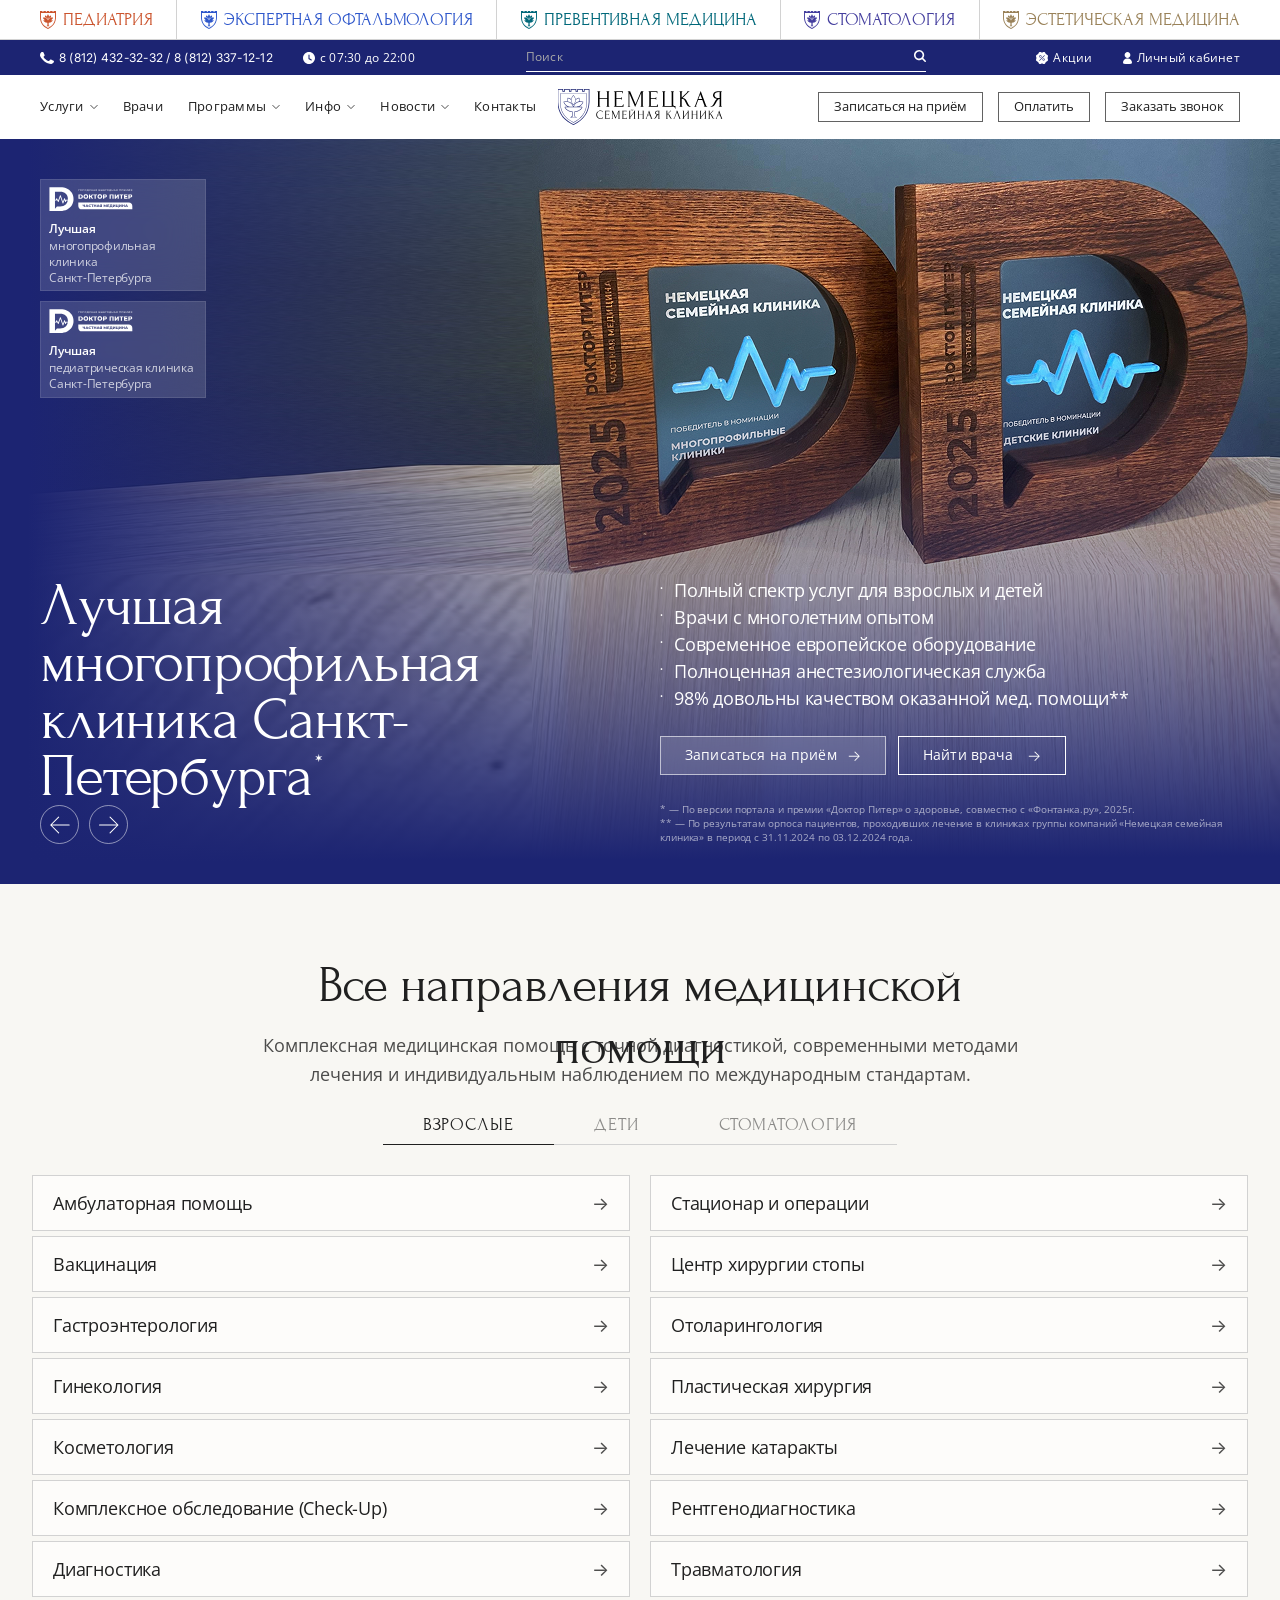
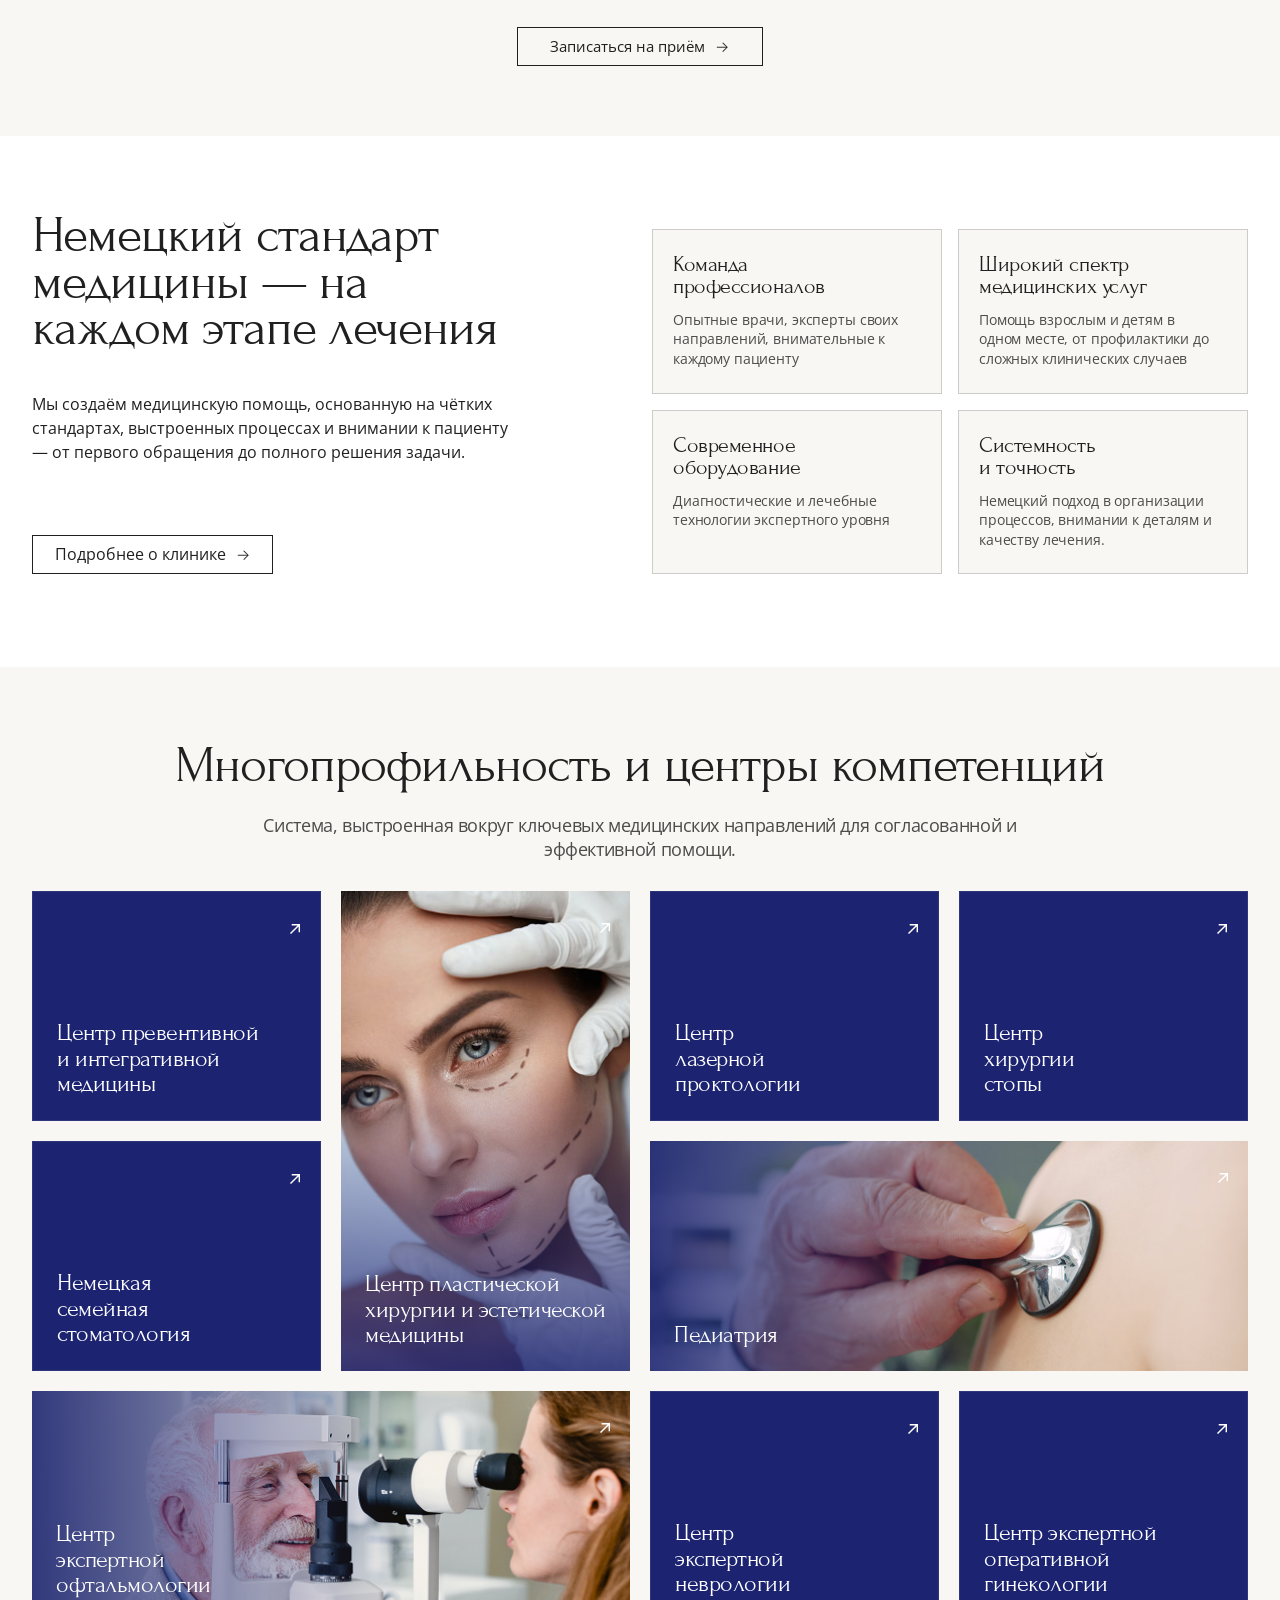
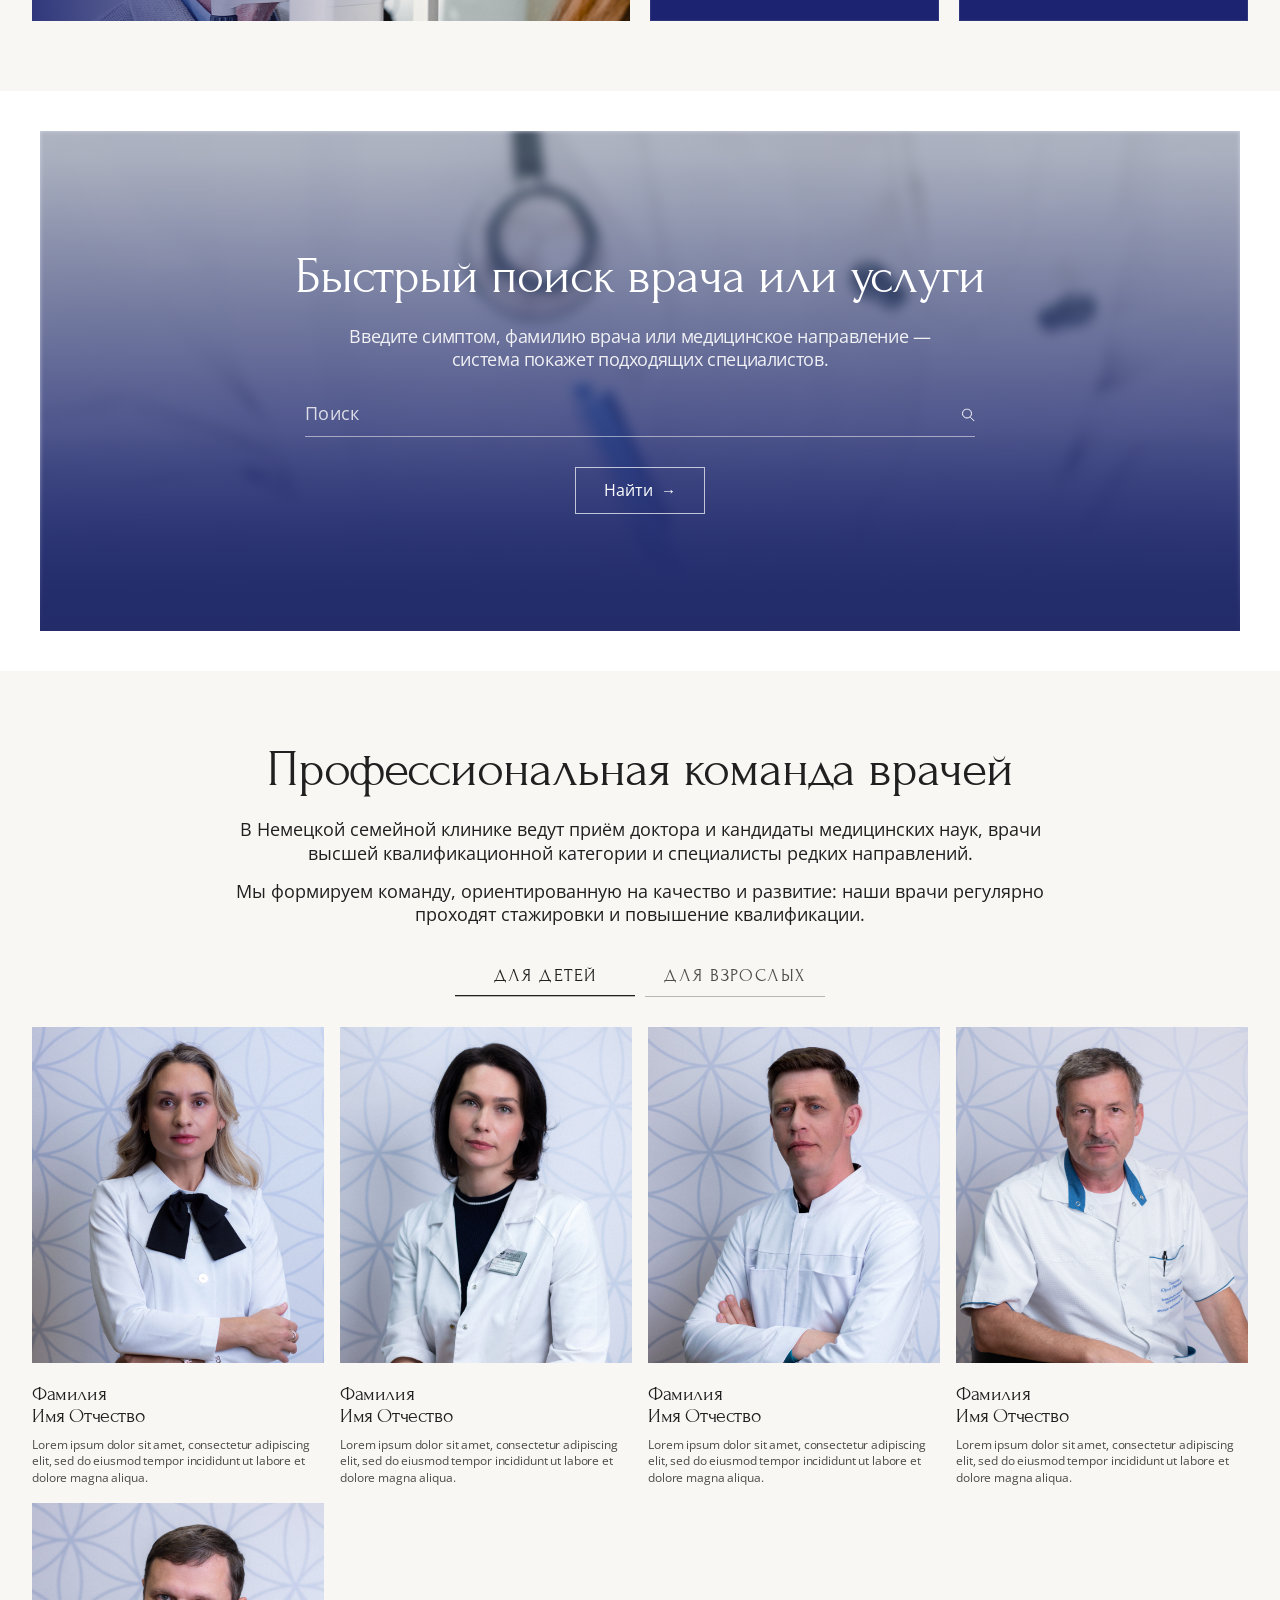
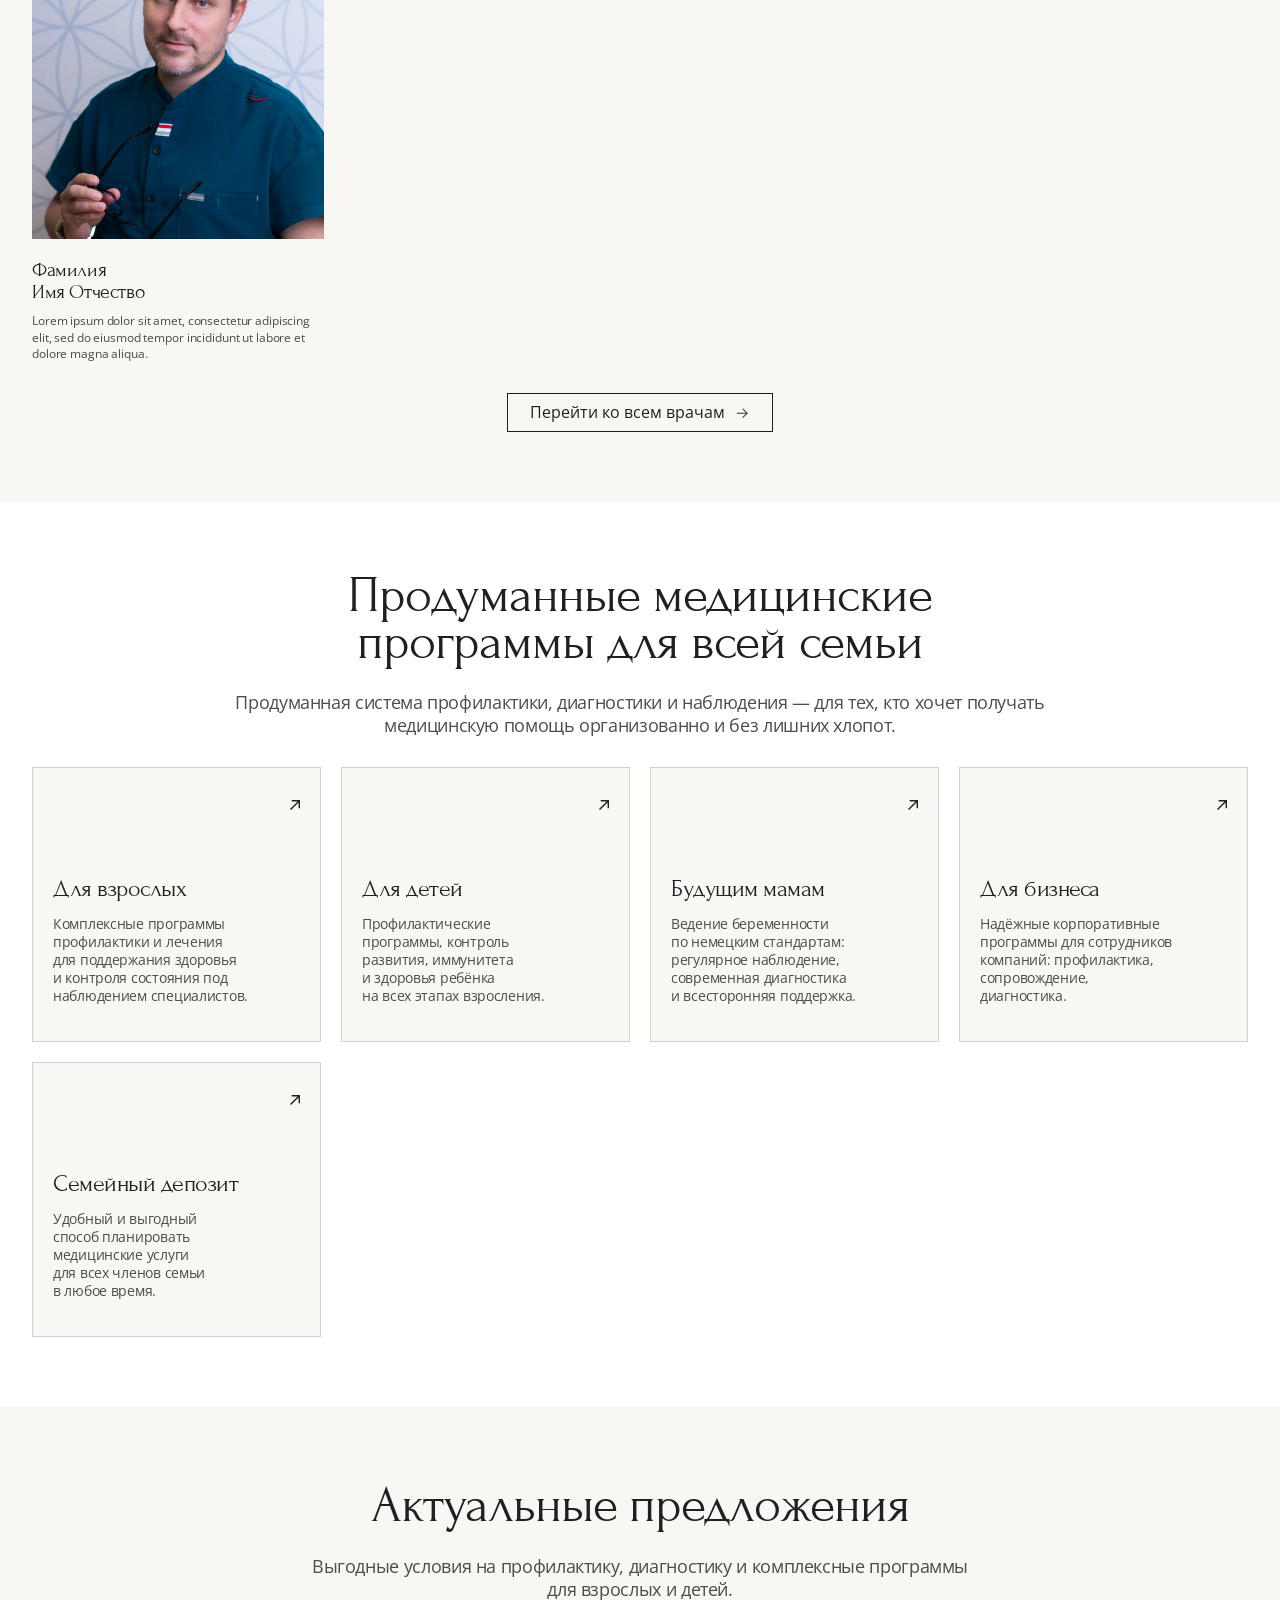
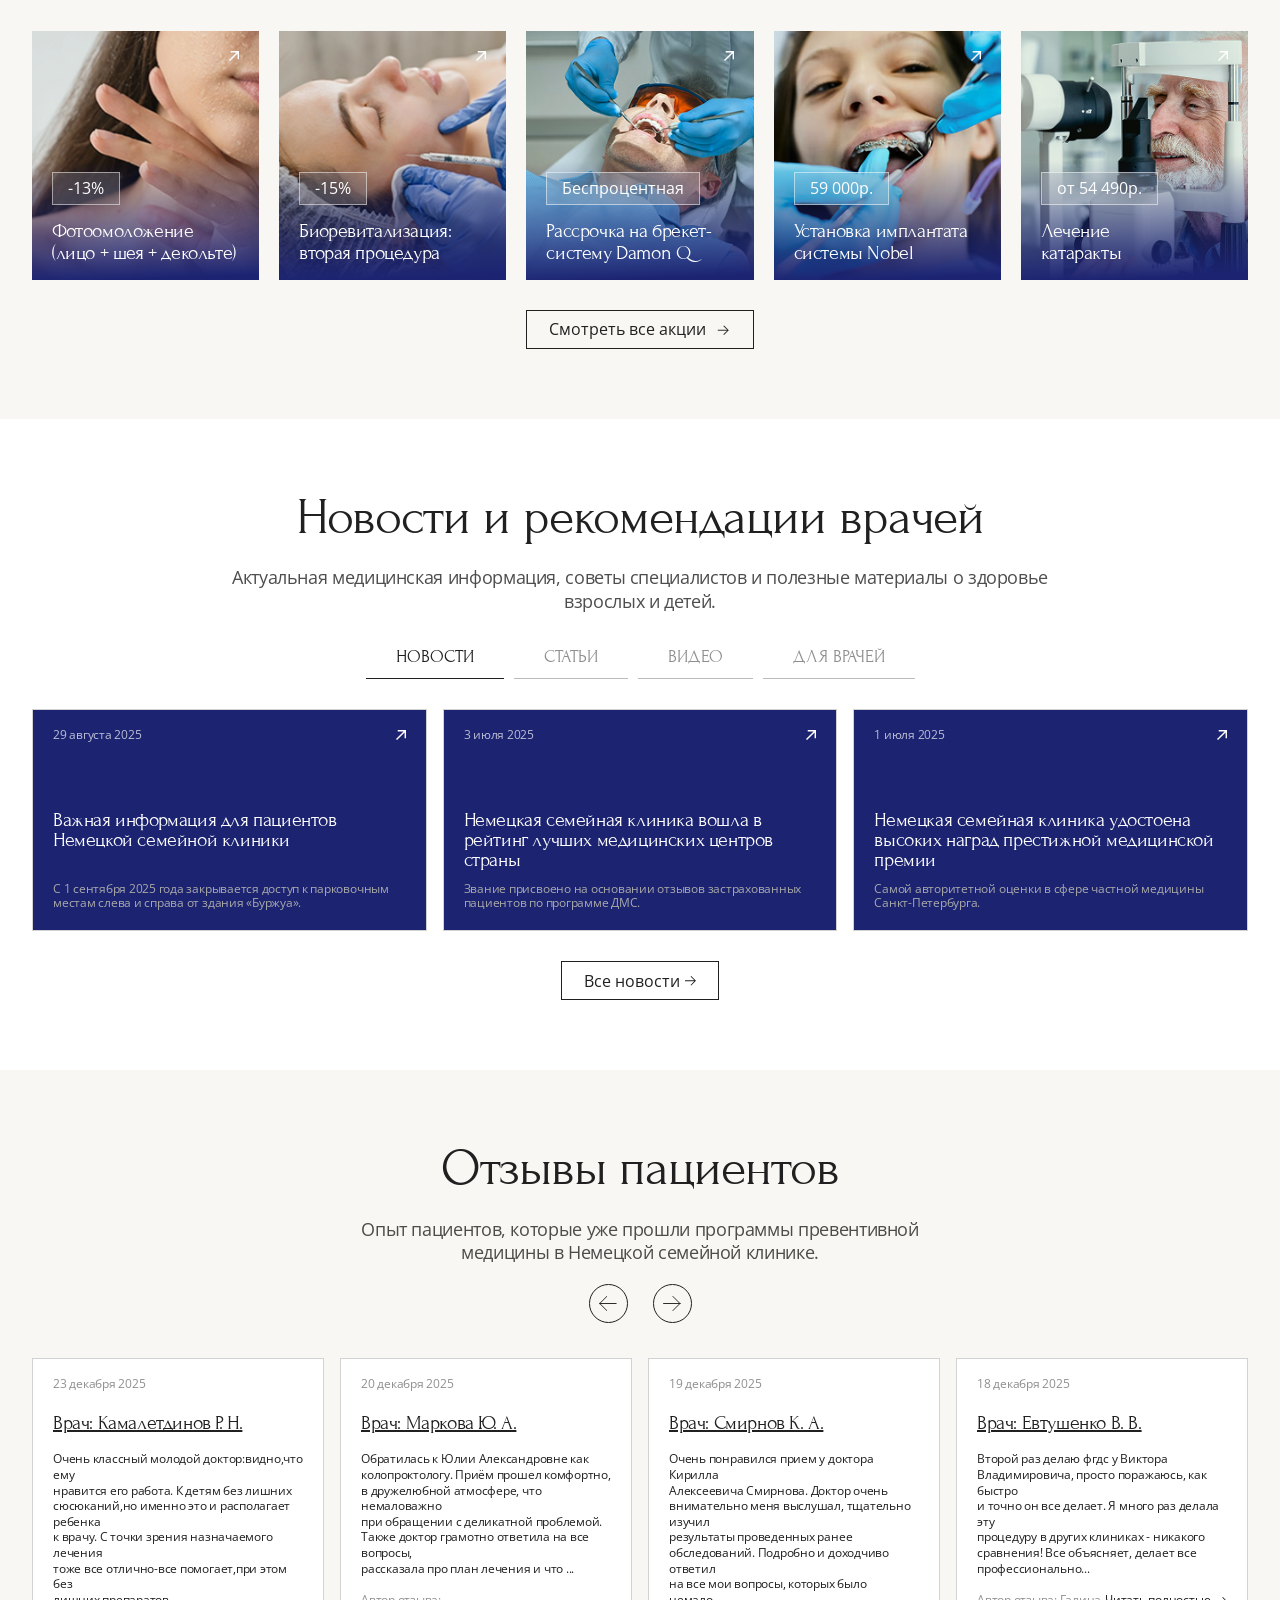
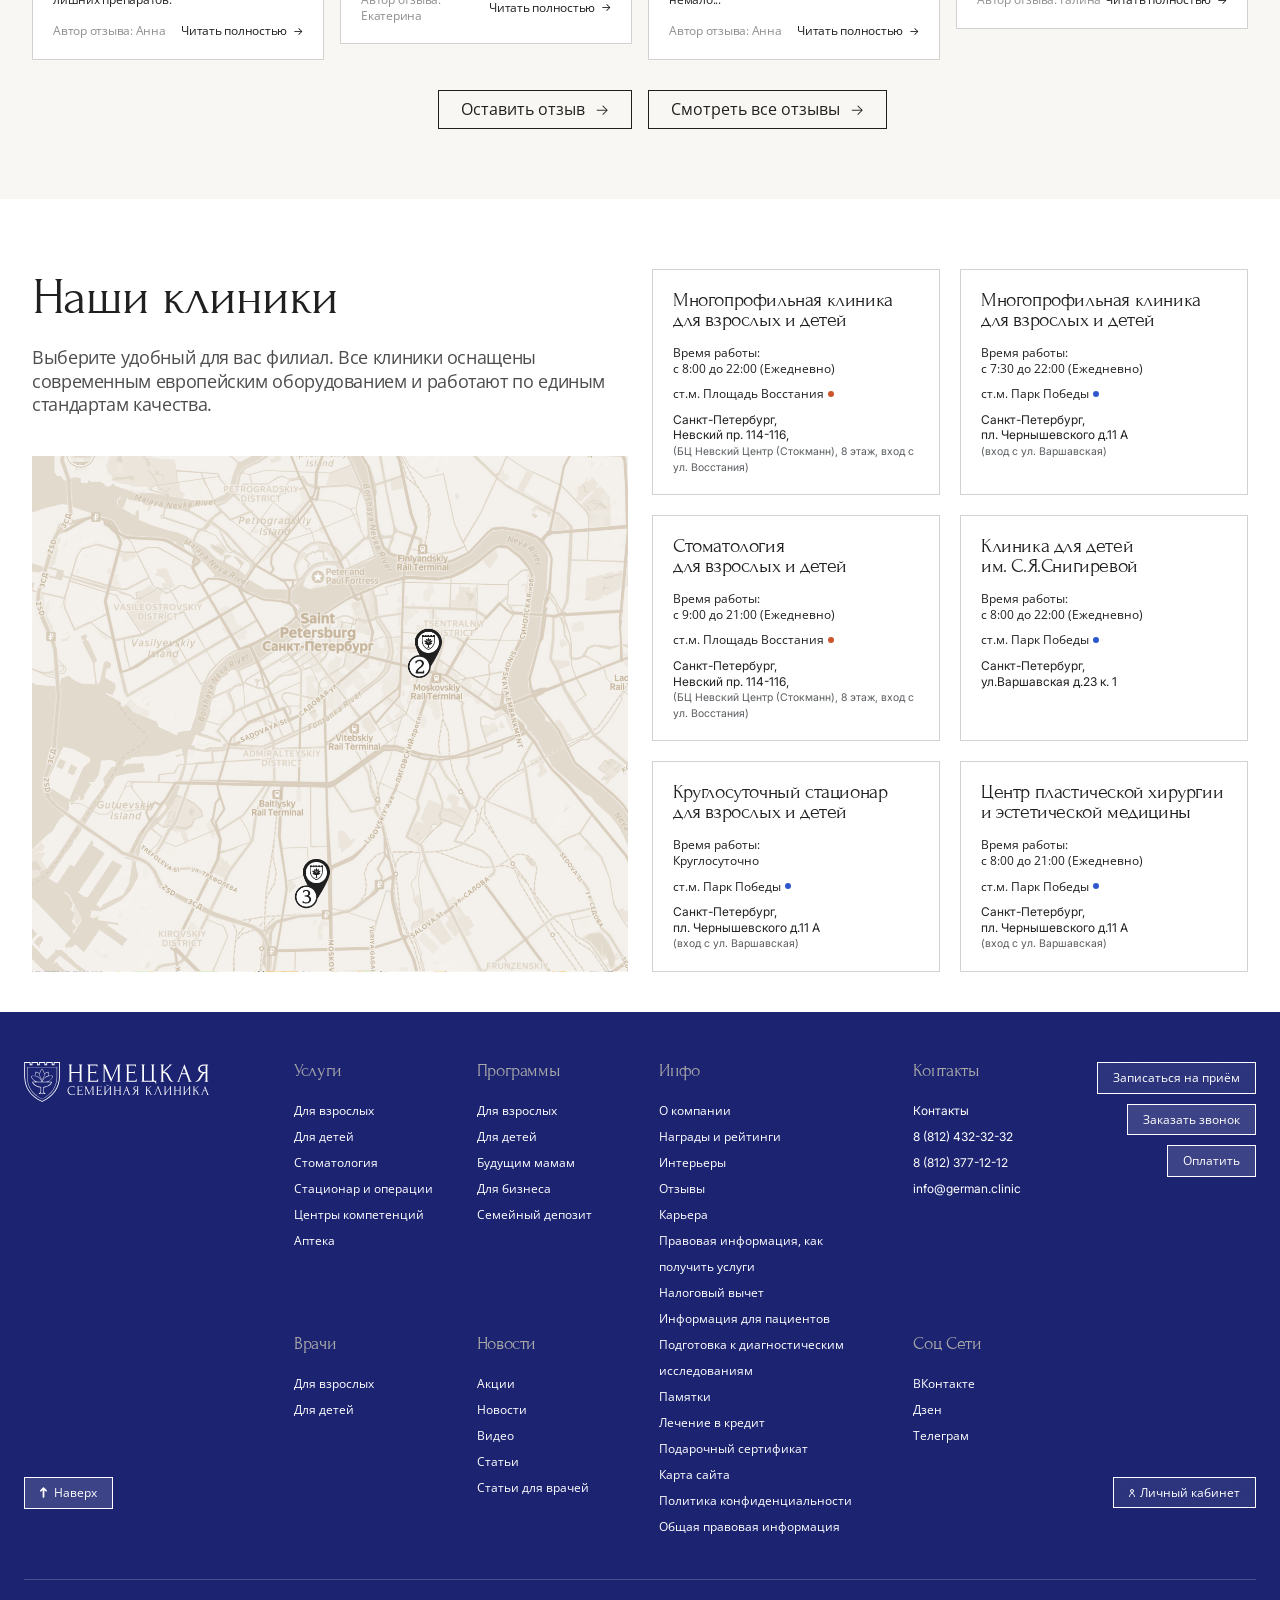
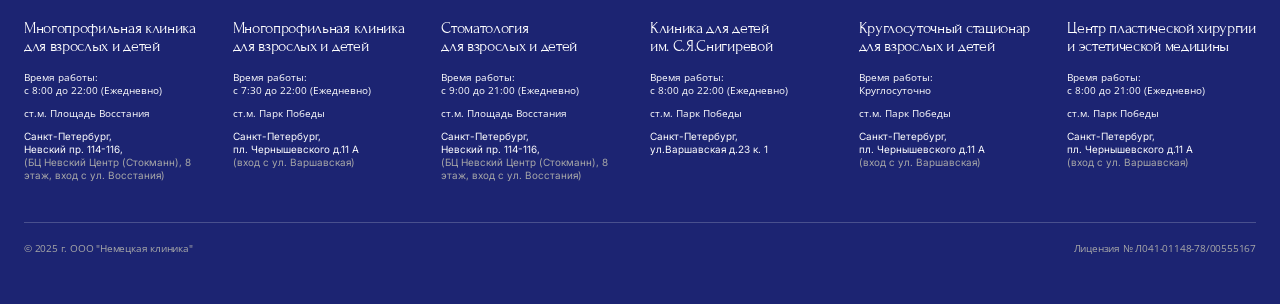
==== commit acbbec5a: "push" ====
--- a/index.html
+++ b/index.html
@@ -696,8 +696,8 @@
                             </div>
                             <!-- Сноска -->
                             <p class="hero-note">
-                                * — Heinrich Schneider, Deutschland, Frankfurt am Main, ** — Dr.med Thomas Beck,
-                                Deutschland, Frankfurt am Main
+                                * — Heinrich Schneider, Deutschland, Frankfurt am Main,
+                                ** — Dr.med Thomas Beck, Deutschland, Frankfurt am Main
                             </p>
                         </div>
                     </div>
@@ -802,7 +802,8 @@
                         <div class="hero-col-left">
                             <!-- Заголовок -->
                             <h2 class="hero-title hero-title-v3">
-                                Центр экспертной<br>офтальмологии
+                                Центр
+                                экспертной<br>офтальмологии
                             </h2>
                             <!-- Стрелки навигации (Desktop) -->
                             <div class="hero-nav hero-nav-desktop">
@@ -949,7 +950,8 @@
                         <div class="hero-col-left">
                             <!-- Заголовок -->
                             <h2 class="hero-title hero-title-v4">
-                                Детская клиника №1<br>в Санкт-Петербурге
+                                Детская
+                                клиника №1<br>в Санкт-Петербурге
                             </h2>
                             <!-- Стрелки навигации (Desktop) -->
                             <div class="hero-nav hero-nav-desktop">
@@ -1361,6 +1363,12 @@
                                 внимании к пациенту — от первого обращения до полного решения задачи.
                             </p>
                         </div>
+                        <div class="col-lg-5 standards-action">
+                            <a href="#" class="btn btn-outline-dark btn-lg">
+                                Подробнее о клинике
+                                <span class="btn-arrow">→</span>
+                            </a>
+                        </div>
                     </div>
                     <div class="col-lg-7 standards-cards">
                         <div class="row g-3">
--- a/css/home/new.css
+++ b/css/home/new.css
@@ -192,7 +192,126 @@
     padding: 70px 0;
 }
 
-@media screen and (max-width:1000px) {
+.standards-action {
+    width: 100%;
+    margin-top: unset;
+}
+
+.standards-section {
+    height: 531px;
+    display: flex;
+    align-items: center;
+    justify-content: center;
+}
+
+.standards-content .section-title-left {
+    margin-top: -17px;
+}
+
+.standards-intro {
+    /* flex-grow: 1; */
+    justify-content: space-between;
+}
+
+.standards-layout {
+    align-items: stretch;
+}
+
+.standards-layout> .standards-action {
+    display: none;
+}
+
+.doctors-grid {
+    display: grid;
+    grid-template-columns: repeat(5, 1fr);
+}
+
+.competence-header {
+    margin-bottom: 30px;
+}
+
+.search-section {
+    padding: 40px;
+}
+
+.search-card-content {
+    padding: 0;
+}
+
+.search-card {
+    height: 500px;
+}
+
+.doctors-title {
+    font-size: 52px;
+    margin-bottom: 20px;
+}
+
+.doctors-header {
+    margin-bottom: 35px;
+}
+
+.doctors-tabs {
+    margin-bottom: 30px;
+}
+
+.doctor-photo img {
+    aspect-ratio: 1 / 1.15;
+}
+
+.doctor-name {
+    margin-bottom: 10px;
+}
+
+.doctor-desc {
+    margin-bottom: unset;
+}
+
+.doctors-tab-link {
+    padding: unset;
+    padding-bottom: 7px;
+    width: 180px;
+    border-bottom: 1px solid rgba(32, 32, 32, 0.3)
+}
+
+.doctors-tabs-list {
+    gap: 10px;
+}
+
+.doctors-subtitle {
+    line-height: 130%;
+}
+
+.doctors-subtitle:first-of-type {
+    margin-bottom: 15px;
+}
+
+.programs-section .section-title {
+    line-height: 90%;
+    margin-bottom: 25px;
+}
+
+.offers-section .section-subtitle {
+    max-width: 665px;
+}
+
+.section-header {
+    margin-bottom: 30px;
+}
+
+.offers-section .section-action {
+    margin-top: 30px !important;
+}
+
+@media screen and (max-width:1300px) {
+
+    .doctors-grid {
+        display: grid;
+        grid-template-columns: repeat(4, 1fr);
+    }
+}
+
+@media screen and (max-width:992px) {
     .hero-title {
         font-size: 32px;
     }
@@ -217,11 +336,20 @@
     .directions-subtitle {
         max-height: fit-content;
     }
-}
-
-    .map-container {
-        border-radius: unset;
-    }
+
+    .hero-bg {
+        background: #1C2472;
+    }
+
+    .doctors-grid {
+        grid-template-columns: repeat(2, 1fr);
+    }
+}
+
+.map-container {
+    border-radius: unset;
+}
+
 @media screen and (max-width:768px) {
     .directions-title {
         font-size: 28px;
@@ -249,6 +377,15 @@
 
     .directions-tabs {
         gap: 12px;
+        margin-bottom: 20px;
+    }
+
+    .standards-content .section-title-left {
+        margin-top: unset;
+    }
+
+    .standards-section {
+        height: fit-content;
     }
 
     .directions-tab {
@@ -395,4 +532,167 @@
         padding: 50px 15px;
     }
 
+    .hero-image-mobile {
+        display: block;
+        width: 100%;
+        margin: unset;
+    }
+
+    .hero-bg {
+        background: #1C2472;
+    }
+
+    .hero-slide {
+        padding-left: unset;
+        padding-right: unset;
+    }
+
+    .hero-content,
+    .hero-awards-mobile {
+        padding: 0 15px;
+    }
+
+    .hero-description-v3 p,
+    .hero-description-v4 p,
+    .hero-description-v5 p,
+    .hero-features li {
+        font-size: 12px;
+    }
+
+    .hero-title {
+        margin-bottom: unset;
+    }
+
+    .hero-features li::before {
+        font-size: 8px;
+    }
+
+    .hero-features li {
+        margin-left: -5px;
+        margin-bottom: unset;
+        width: 312px;
+        letter-spacing: -3%;
+        padding-left: 8px;
+    }
+
+    .hero-note {
+        font-size: 6px;
+        margin-top: unset;
+    }
+
+    .hero-buttons {
+        gap: 10px;
+    }
+
+    .hero-description-v4,
+    .hero-description-v5 {
+        max-width: 237px;
+        overflow: hidden;
+        margin-bottom: 17px;
+    }
+
+    .hero-title-v4 {
+        white-space: pre-line;
+        margin-top: -35px;
+    }
+
+    .hero-info-v4 .hero-buttons {
+        margin-bottom: 20px;
+    }
+
+    .hero-content,
+    .hero-awards-mobile {
+        gap: 10px;
+    }
+
+    .hero-features {
+        margin-bottom: 10px;
+    }
+
+    .hero-note {
+        margin-top: 5px;
+    }
+
+    .arrow-btn {
+        min-width: 32px;
+        min-height: 32px;
+        width: 32px;
+        height: 32px;
+    }
+
+    .hero-title {
+        line-height: 90%;
+        letter-spacing: -3%;
+    }
+
+    .hero-description p {
+        font-size: 12px;
+    }
+
+    .hero-description {
+        max-width: 251px;
+    }
+
+    .hero-content-v2 .hero-note {
+        white-space: pre-line;
+    }
+
+    .hero-description p {
+        margin-bottom: 20px;
+    }
+
+    .hero-slide {
+        padding-top: 25px;
+        padding-bottom: 15px;
+    }
+
+    .hero-info-v4 .hero-buttons,
+    .hero-content-v5 {
+        margin-bottom: 40px;
+    }
+
+    .hero-description-v4 {
+        max-width: 220px;
+    }
+
+    .hero-title-v3 {
+        white-space: pre-line;
+        margin-top: -25px;
+    }
+
+    .hero-content-v5 {
+        gap: 15px;
+    }
+
+    .hero-description-v5 {
+        max-width: 231px;
+    }
+
+    .standards-intro .standards-action {
+        display: none;
+    }
+
+    .standards-layout> .standards-action {
+        display: block;
+    }
+
+    .search-section {
+        padding: 40px 15px;
+    }
+
+    .search-card {
+        height: 357px;
+    }
+
+    .search-card-bg {
+        background-image: url("../../assets/images/search-bg_mob.png");
+    }
+
+    .search-card-content {
+        padding: 0 10px;
+    }
+
+    .doctors-tab-link {
+        width: 100%;
+    }
 }
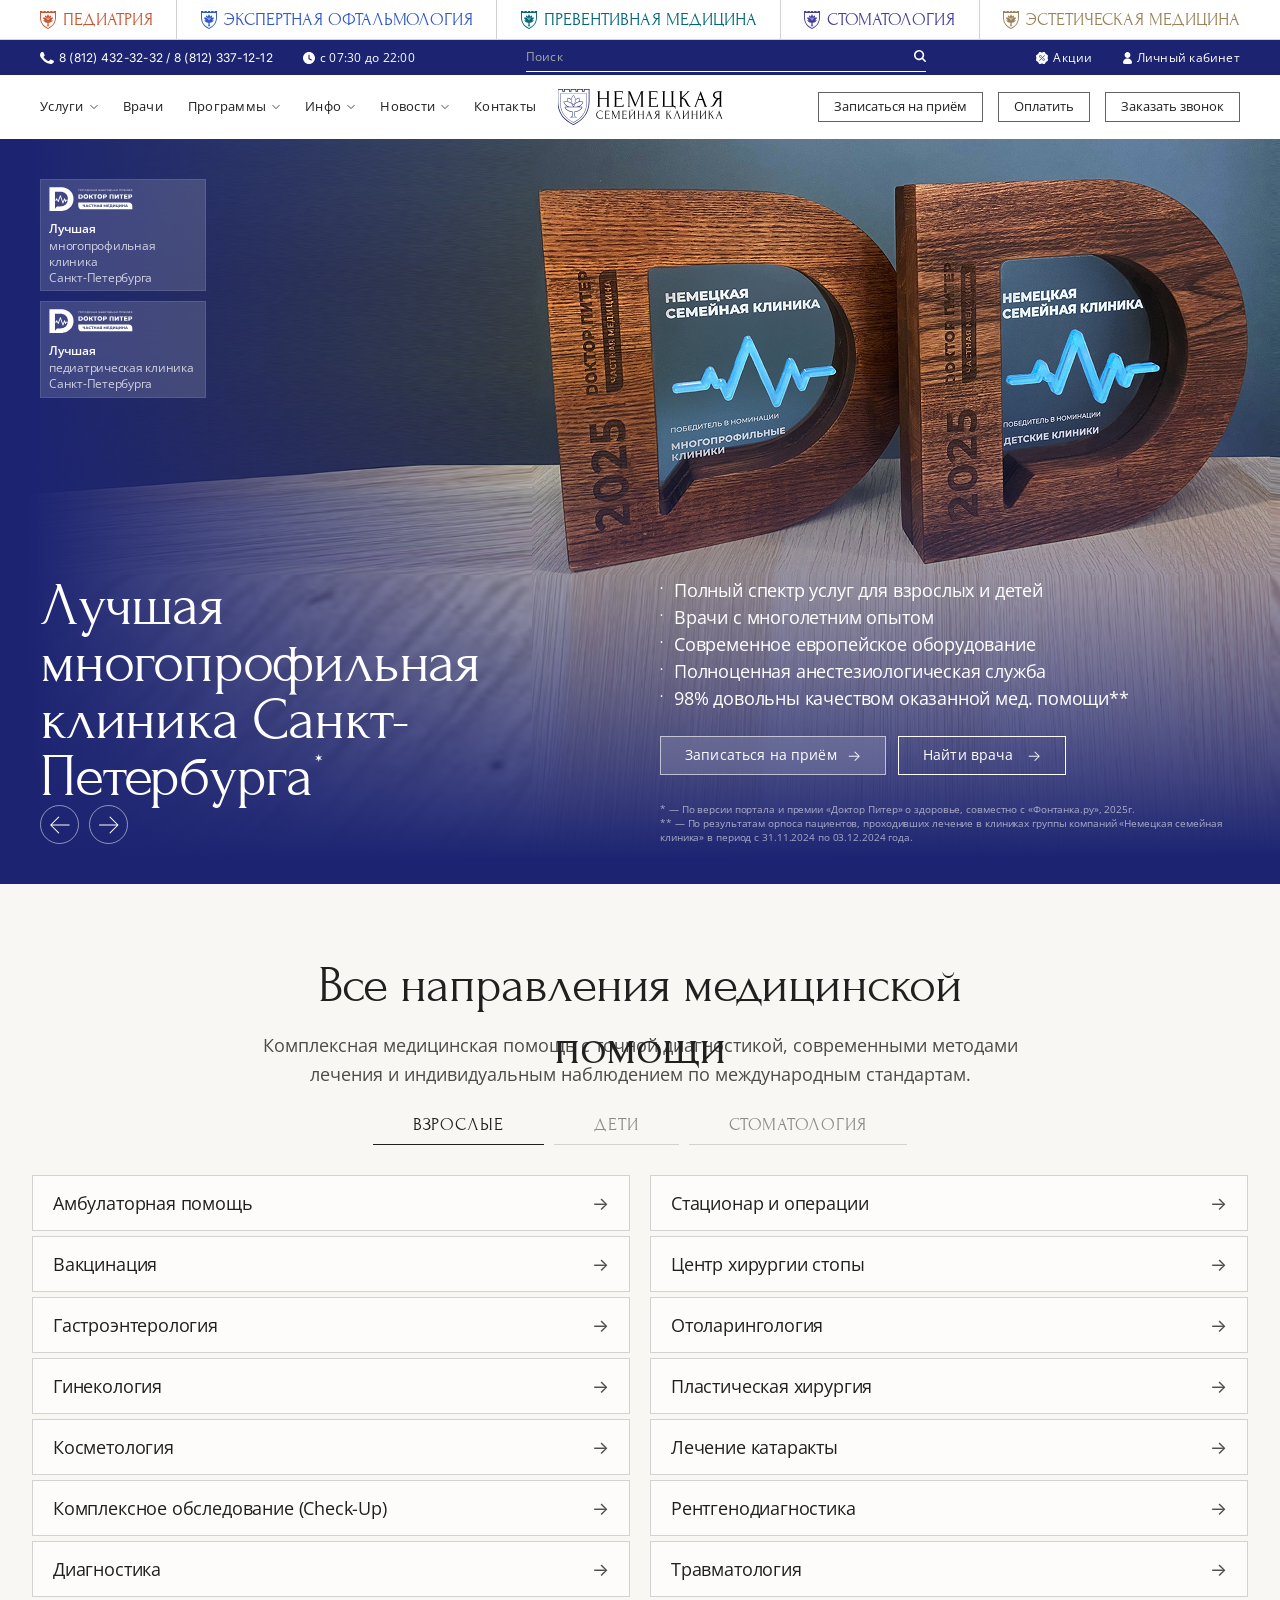
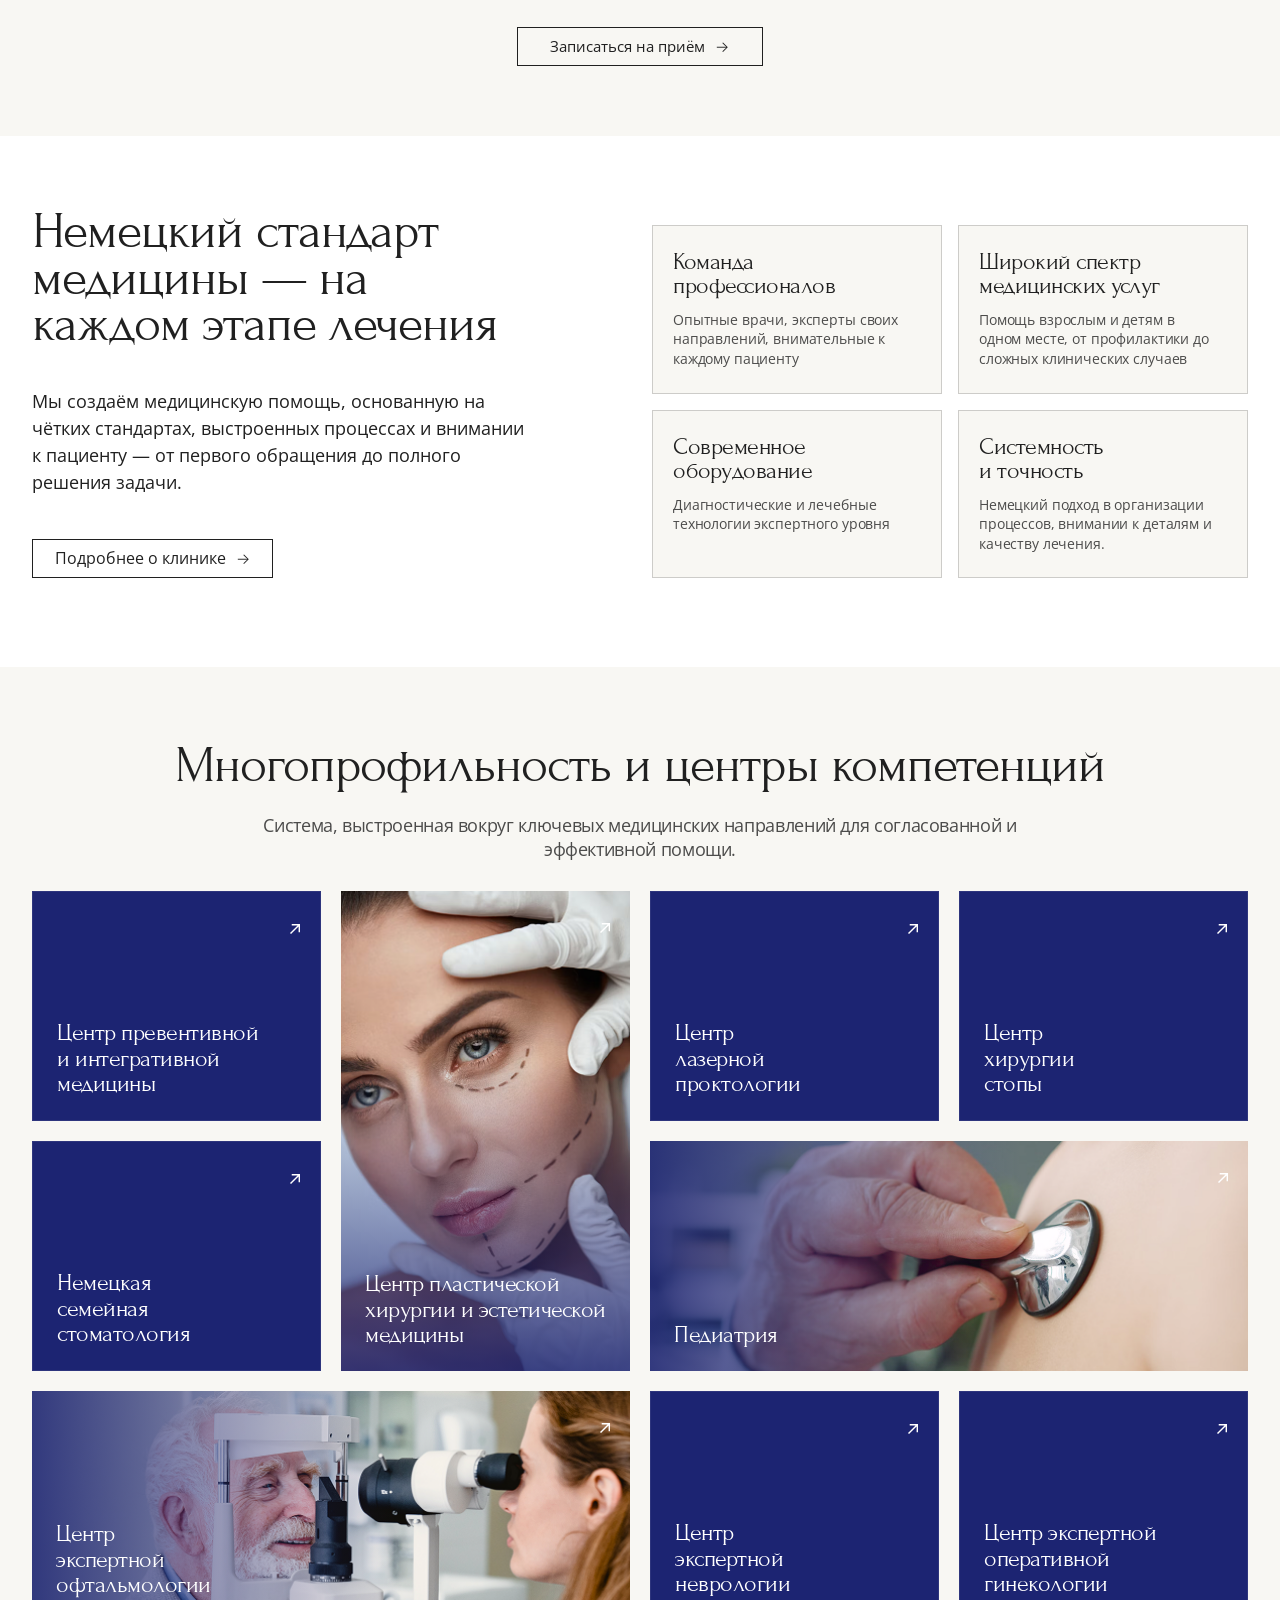
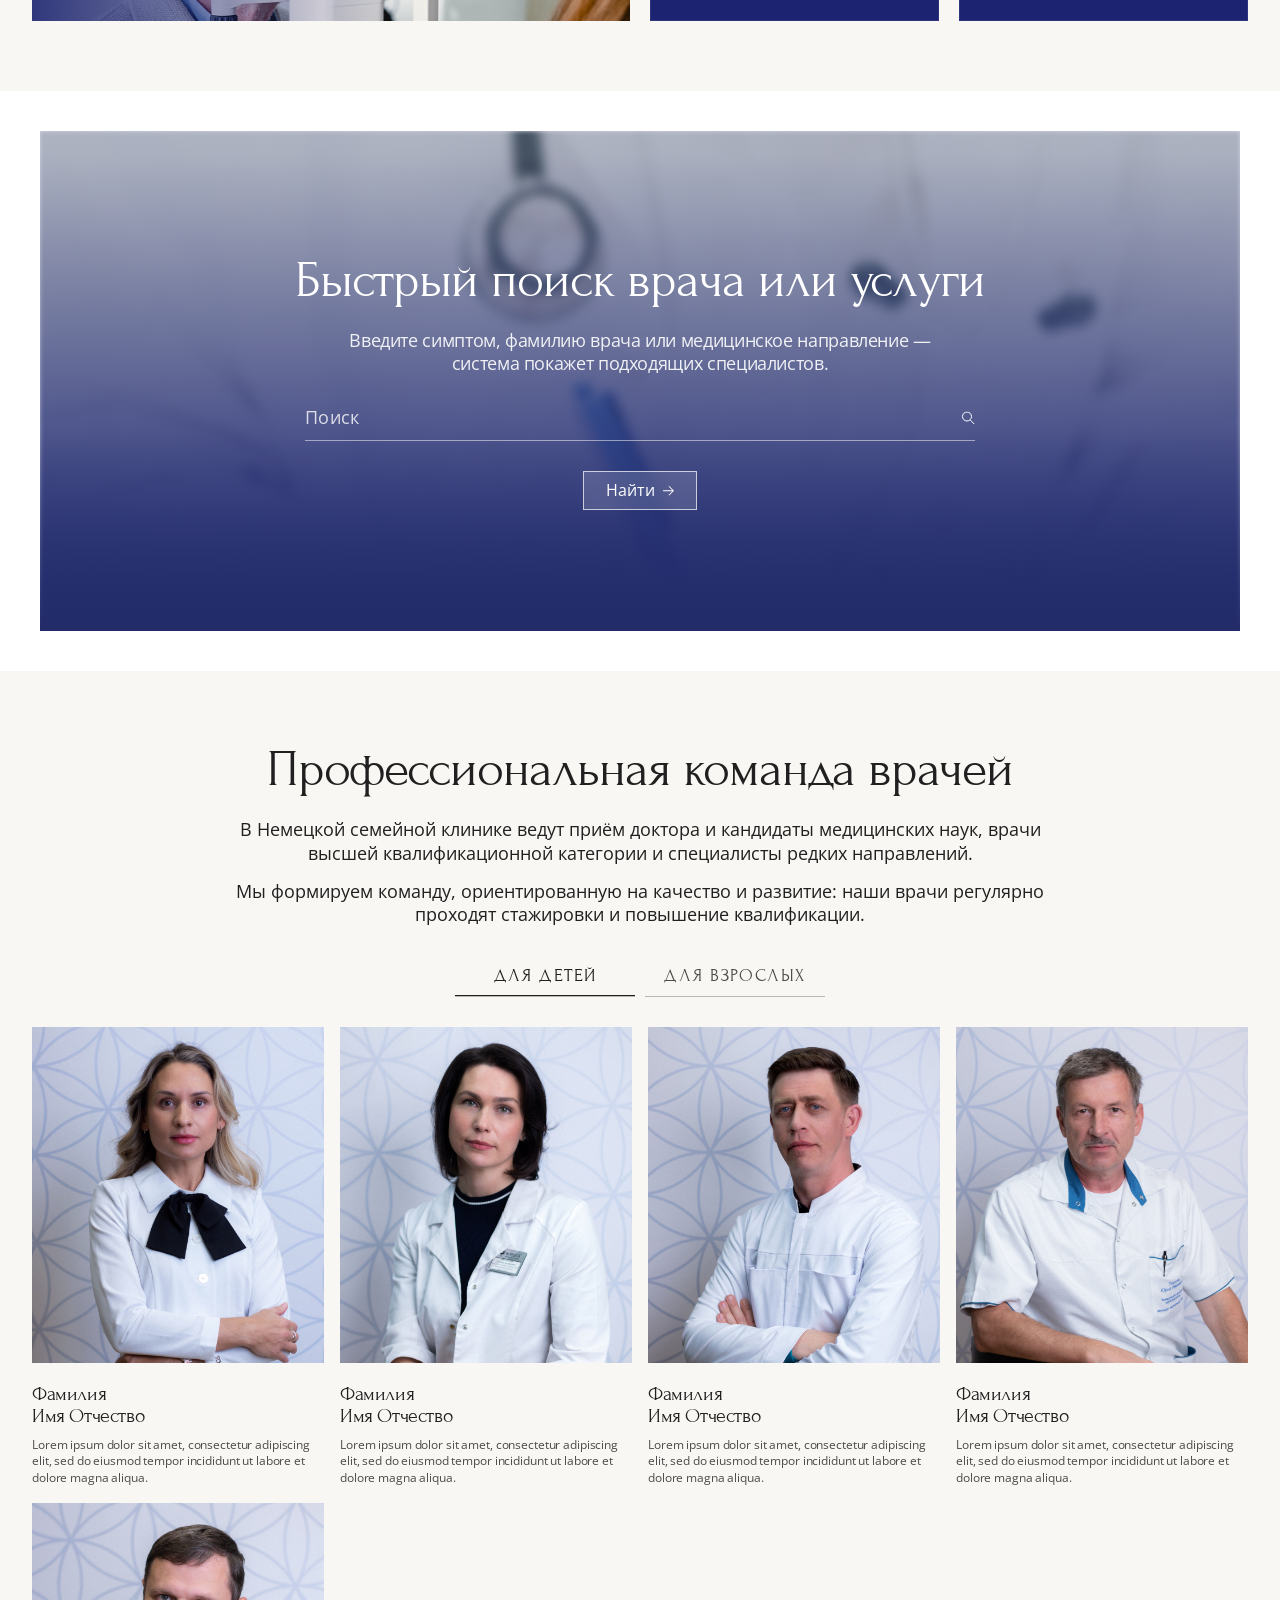
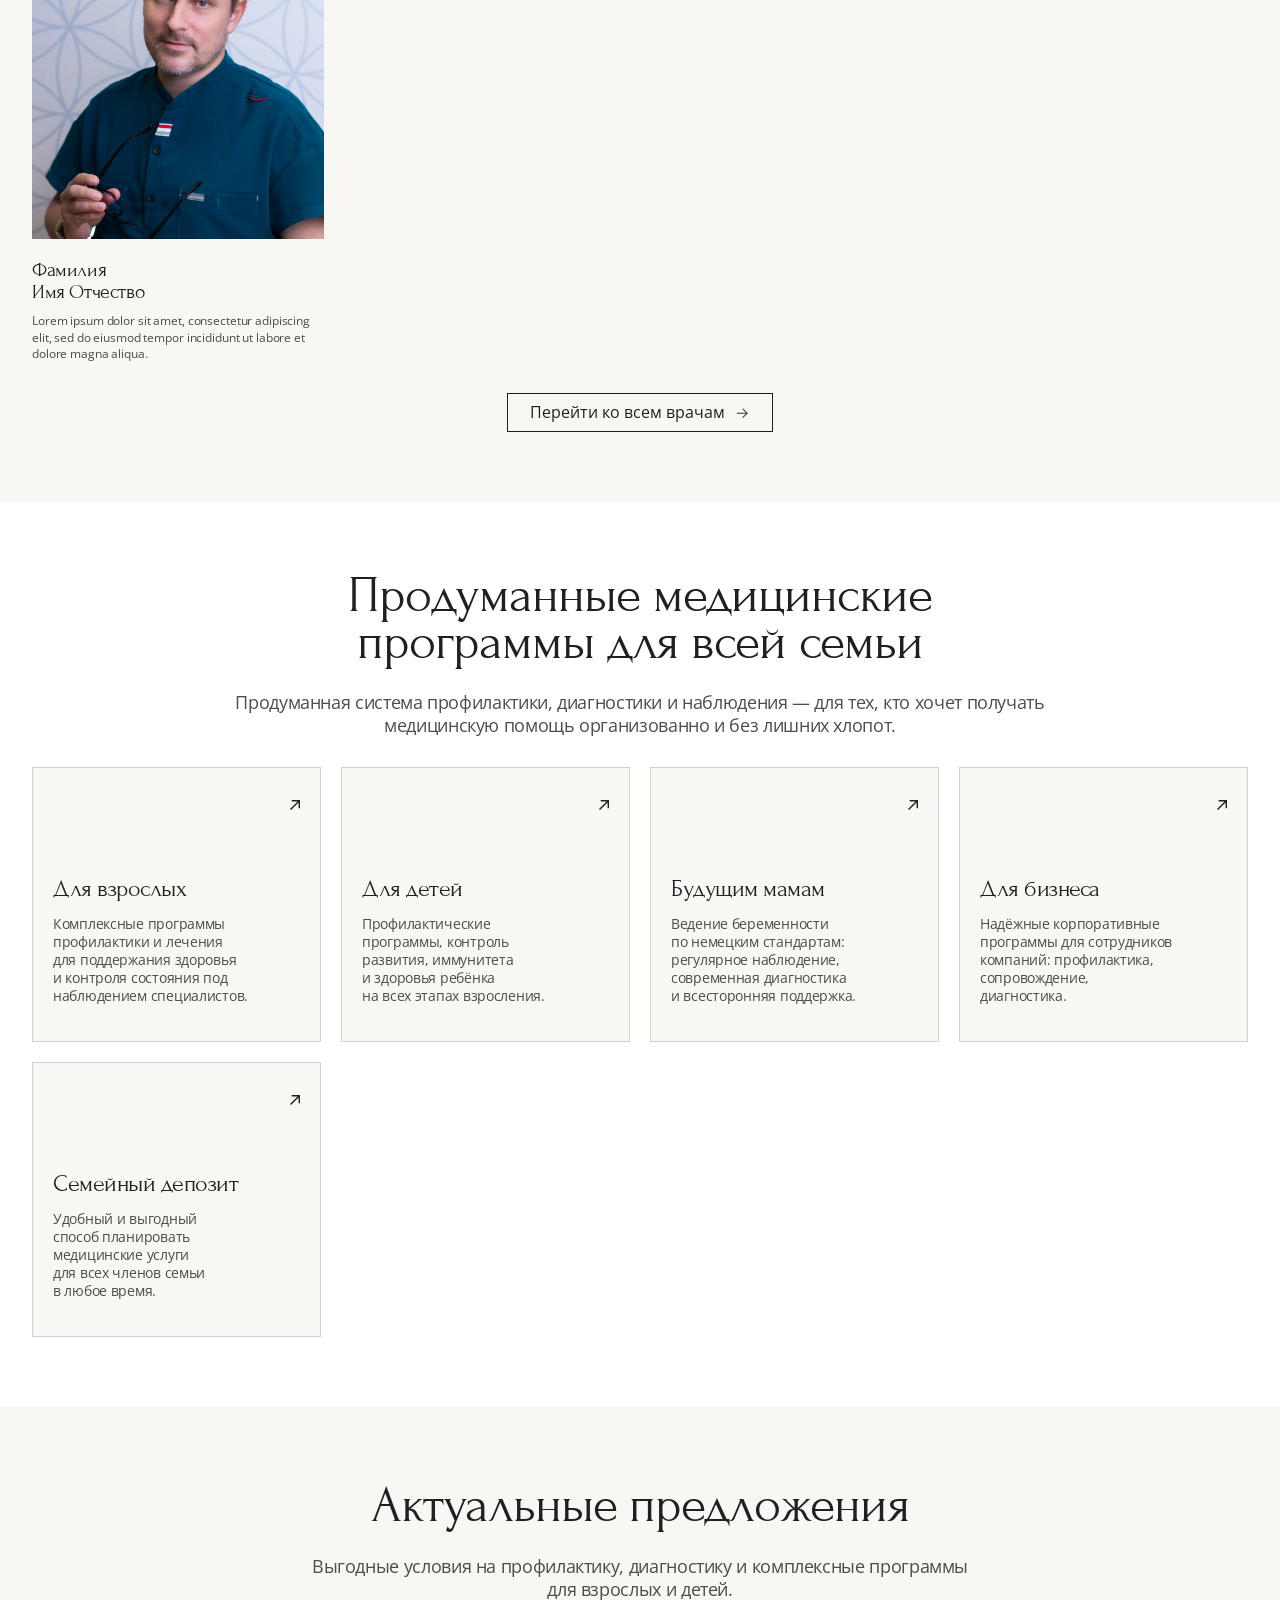
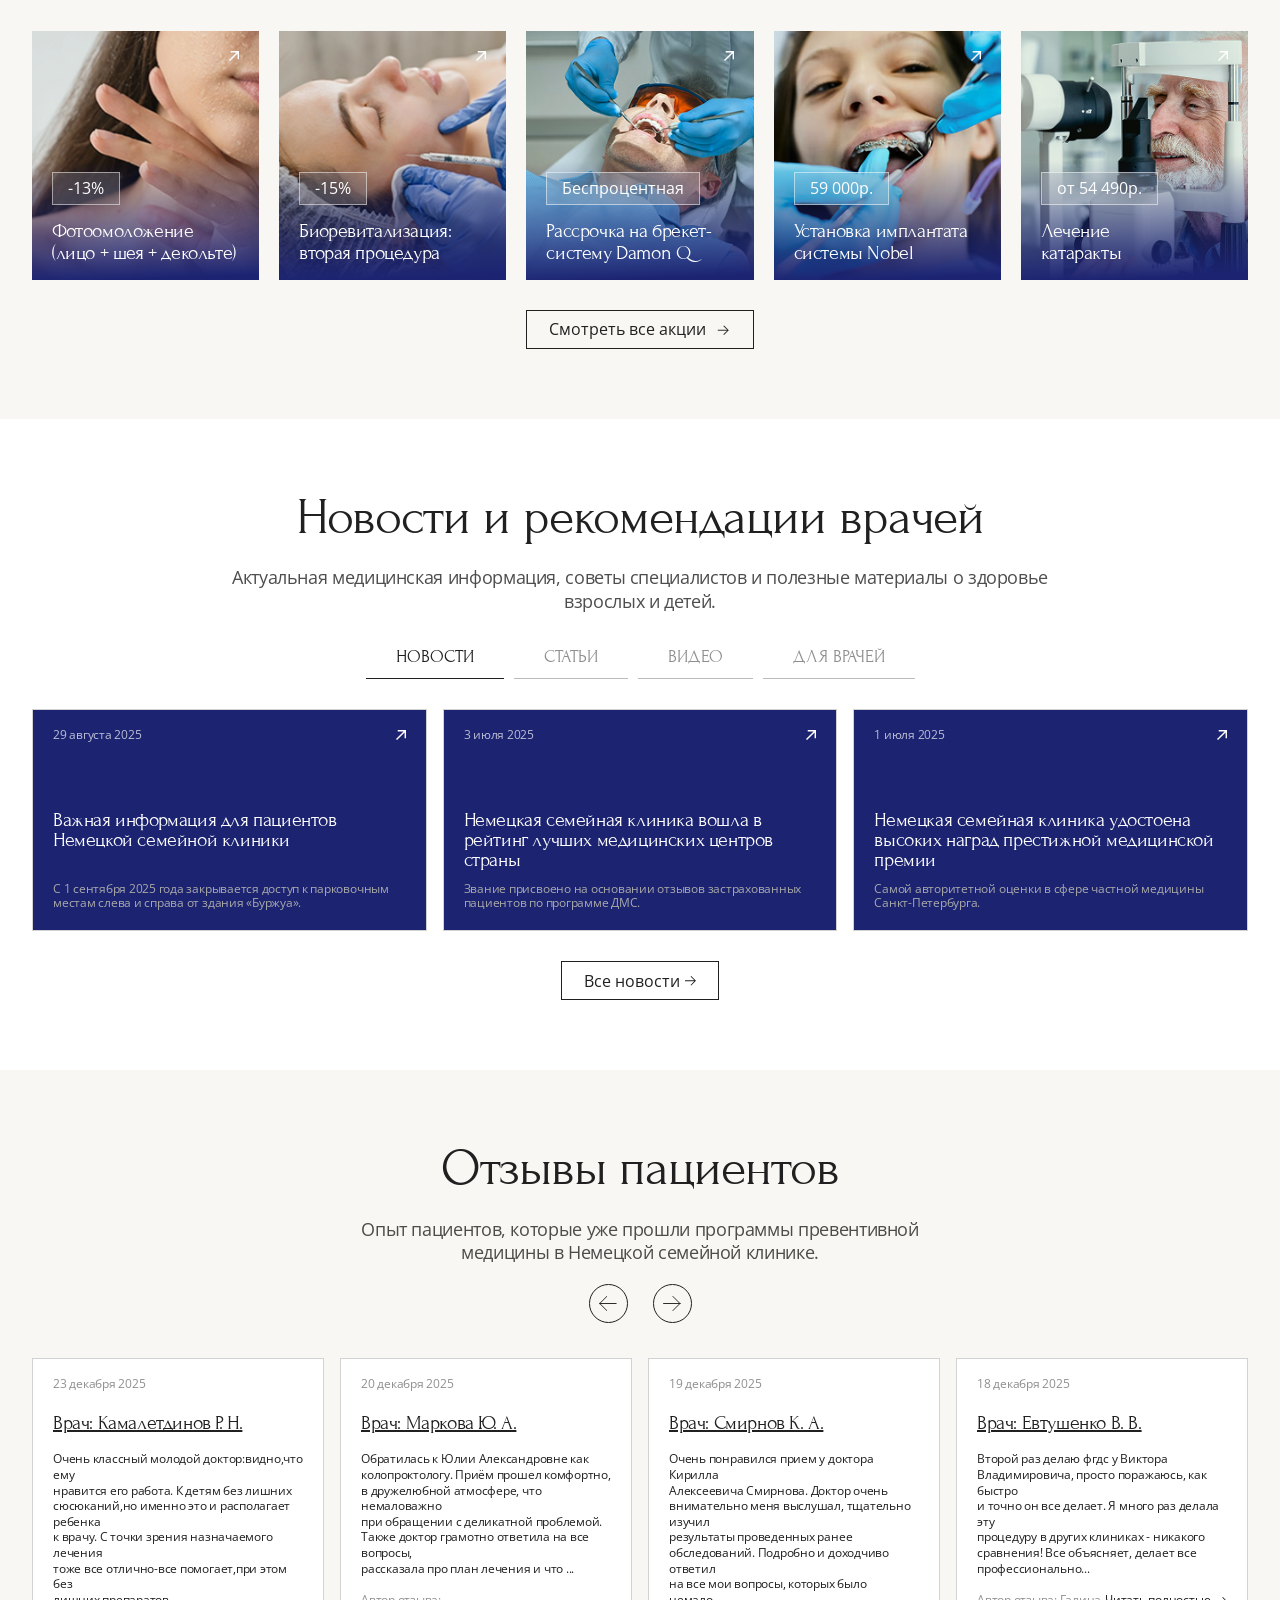
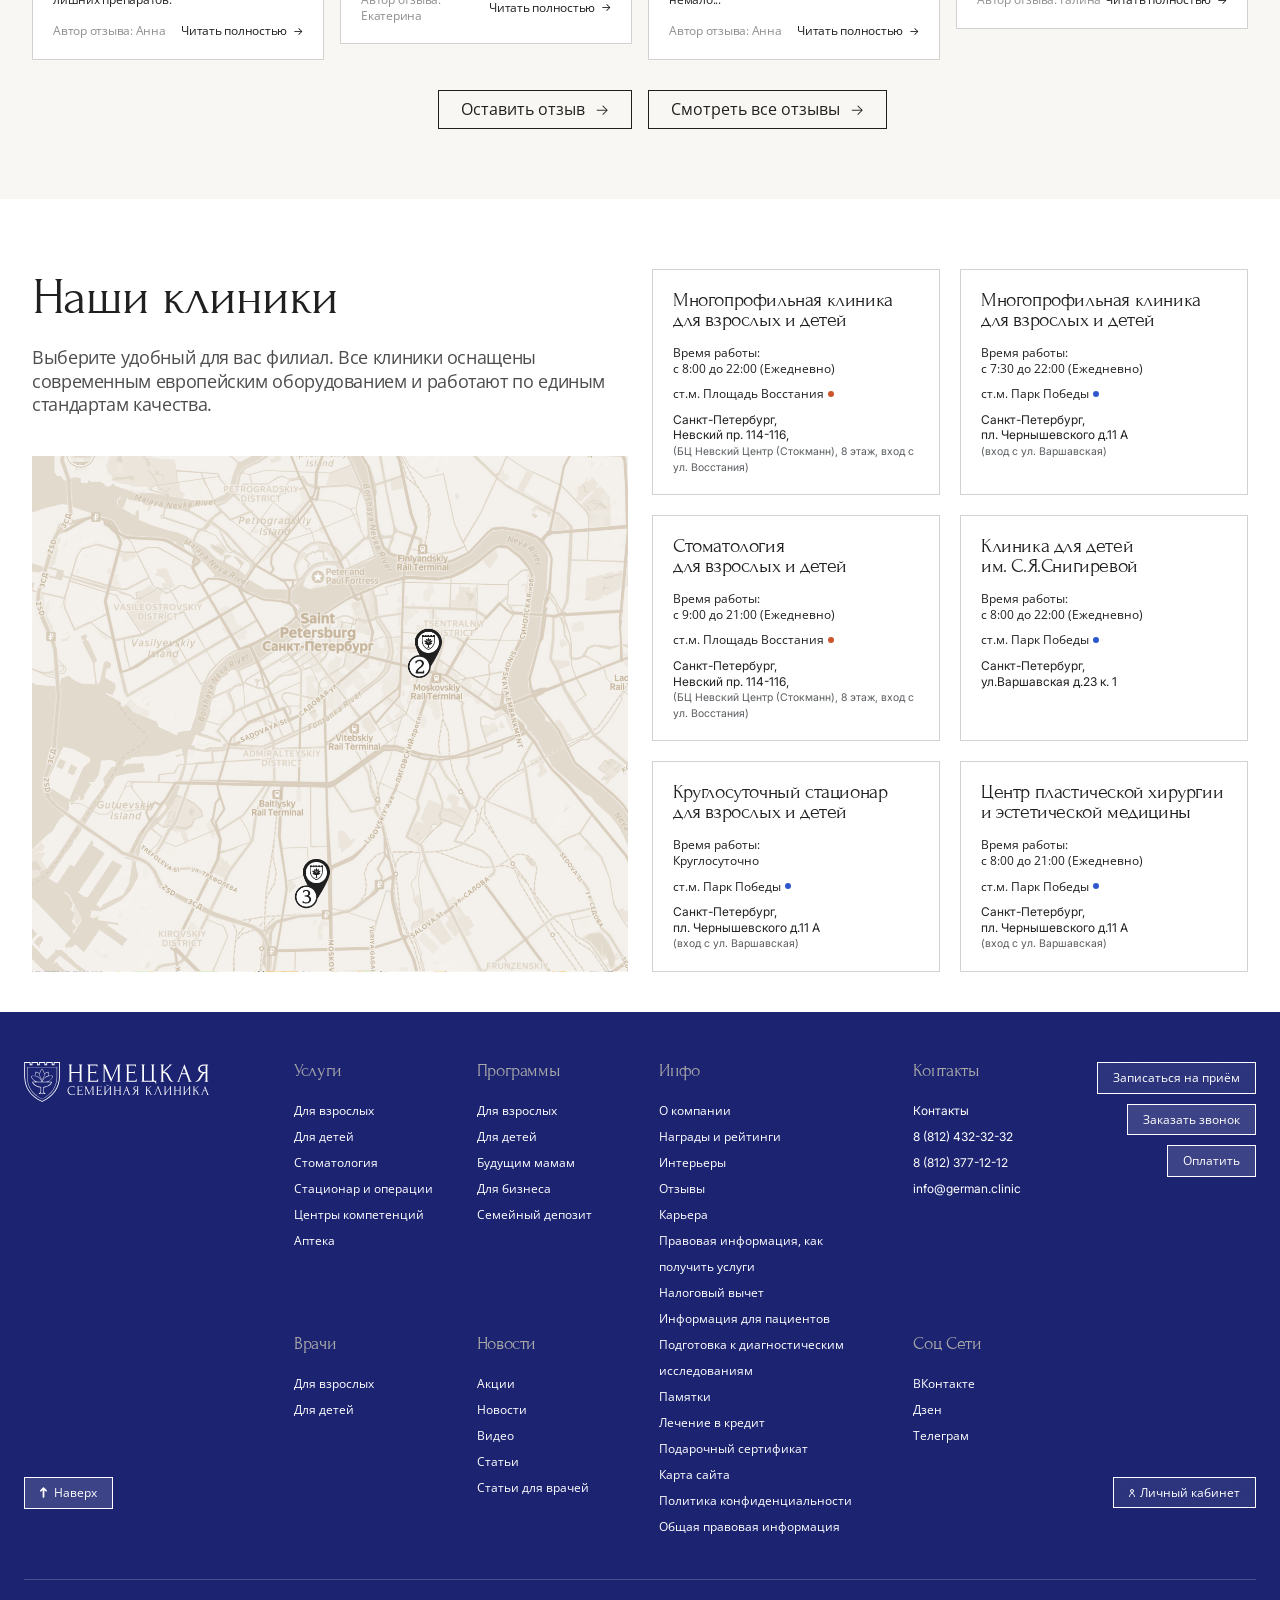
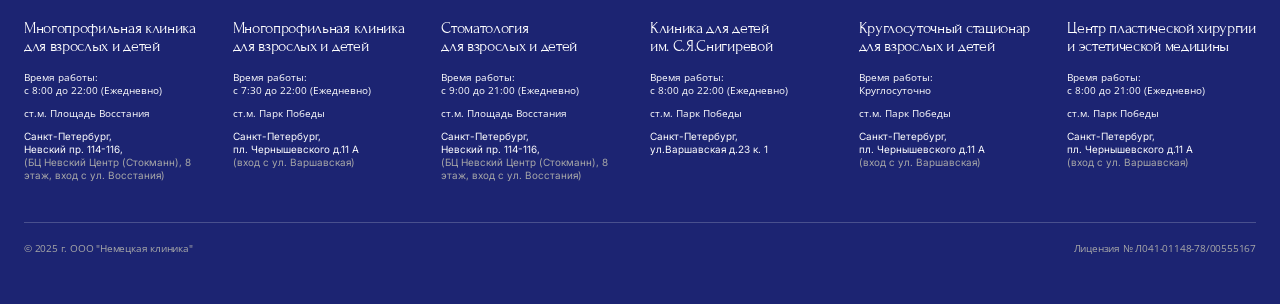
==== commit 9acc258c: "dep" ====
--- a/index.html
+++ b/index.html
@@ -76,11 +76,12 @@
 
                         </a>
                         <button class="mobile-menu-close" type="button" aria-label="Закрыть меню">
-                            <svg width="20" height="20" viewBox="0 0 20 20" fill="none"
-                                xmlns="http://www.w3.org/2000/svg">
-                                <path d="M15 5L5 15M5 5L15 15" stroke="currentColor" stroke-width="1"
-                                    stroke-linecap="round" />
-                            </svg>
+                            <svg width="21" height="21" viewBox="0 0 21 21" fill="none"
+                                xmlns="http://www.w3.org/2000/svg">
+                                <path d="M0.5 0.5L20.5 20.5" stroke="black" stroke-linecap="round" />
+                                <path d="M20.5 0.5L0.5 20.5" stroke="black" stroke-linecap="round" />
+                            </svg>
+
                         </button>
                     </div>
                 </div>
@@ -1554,9 +1555,14 @@
                                 <line x1="8.35355" y1="8.64645" x2="12.3536" y2="12.6464" stroke="white" />
                             </svg>
                         </div>
-                        <button class="search-btn">
+                        <button class="search-btn btn-primary-fill">
                             <span>Найти</span>
-                            <span class="search-btn-arrow">→</span>
+                            <svg class="search-btn-arrow" width="11" height="10" viewBox="0 0 11 10" fill="none"
+                                xmlns="http://www.w3.org/2000/svg">
+                                <path
+                                    d="M6.18963 9.54541L5.56108 8.92218L9.26847 5.22013H-1.11759e-07V4.32524H9.26847L5.56108 0.623179L6.18963 -4.44326e-05L10.9624 4.77268L6.18963 9.54541Z"
+                                    fill="white" />
+                            </svg>
                         </button>
                     </div>
                 </div>
--- a/css/home/new.css
+++ b/css/home/new.css
@@ -9,7 +9,8 @@
     min-height: 745px;
 }
 
-.hero-slide {
+.hero-slide,
+.hero-section {
     min-height: 745px;
 }
 
@@ -217,7 +218,7 @@
     align-items: stretch;
 }
 
-.standards-layout> .standards-action {
+.standards-layout>.standards-action {
     display: none;
 }
 
@@ -303,6 +304,23 @@
     margin-top: 30px !important;
 }
 
+.directions-tabs {
+    gap: 10px;
+}
+
+.section-text {
+    font-size: 18px;
+}
+
+.card-title-sm {
+    font-size: 24px;
+}
+
+.search-btn {
+    padding: 0px 22px;
+    height: 39px;
+}
+
 @media screen and (max-width:1300px) {
 
     .doctors-grid {
@@ -344,6 +362,20 @@
     .doctors-grid {
         grid-template-columns: repeat(2, 1fr);
     }
+
+    .section-text {
+        font-size: 14px;
+    }
+
+    .card-title-sm {
+        font-size: 16px;
+    }
+
+    .search-btn {
+        padding: 0 20px;
+        height: 32px;
+    }
+
 }
 
 .map-container {
@@ -672,7 +704,7 @@
         display: none;
     }
 
-    .standards-layout> .standards-action {
+    .standards-layout>.standards-action {
         display: block;
     }
 
@@ -695,4 +727,64 @@
     .doctors-tab-link {
         width: 100%;
     }
+
+    .mobile-menu-btn {
+        height: 28px;
+        padding: 7px 0;
+    }
+
+    .mobile-menu-actions {
+        gap: 8px;
+    }
+
+    .mobile-nav-toggle, .mobile-nav-link {
+        padding: 0;
+        font-size: 12px;
+    }
+
+    .mobile-menu-nav {
+        padding: 0 15px;
+        border-top: unset;
+    }
+
+    .mobile-menu-header {
+        border-bottom: unset;
+    }
+
+    .mobile-nav-item, .mobile-nav-link {
+        min-height: 31px;
+        padding-top: 7px;
+    }
+
+    .mobile-nav-submenu {
+        padding: 0;
+    }
+
+    .mobile-nav-submenu a {
+        font-size: 12px;
+        padding: 3px 0;
+    }
+
+    .mobile-nav-submenu a:last-of-type {
+        padding-bottom: 12px;
+    }
+
+    .mobile-menu-contacts {
+        padding-top: 0;
+    }
+
+    .mobile-dept-link {
+        border-bottom: 1px solid var(--color-border);
+        padding-bottom: 8px;
+        gap: 7px;
+        font-size: 16px;
+        line-height: 120%;
+    }
+    .mobile-menu-departments {
+        padding-top: 10px;
+        padding-bottom: 20px;
+    }
+    .mobile-nav-item:first-of-type {
+        border-top: 1px solid var(--color-border);
+    }
 }
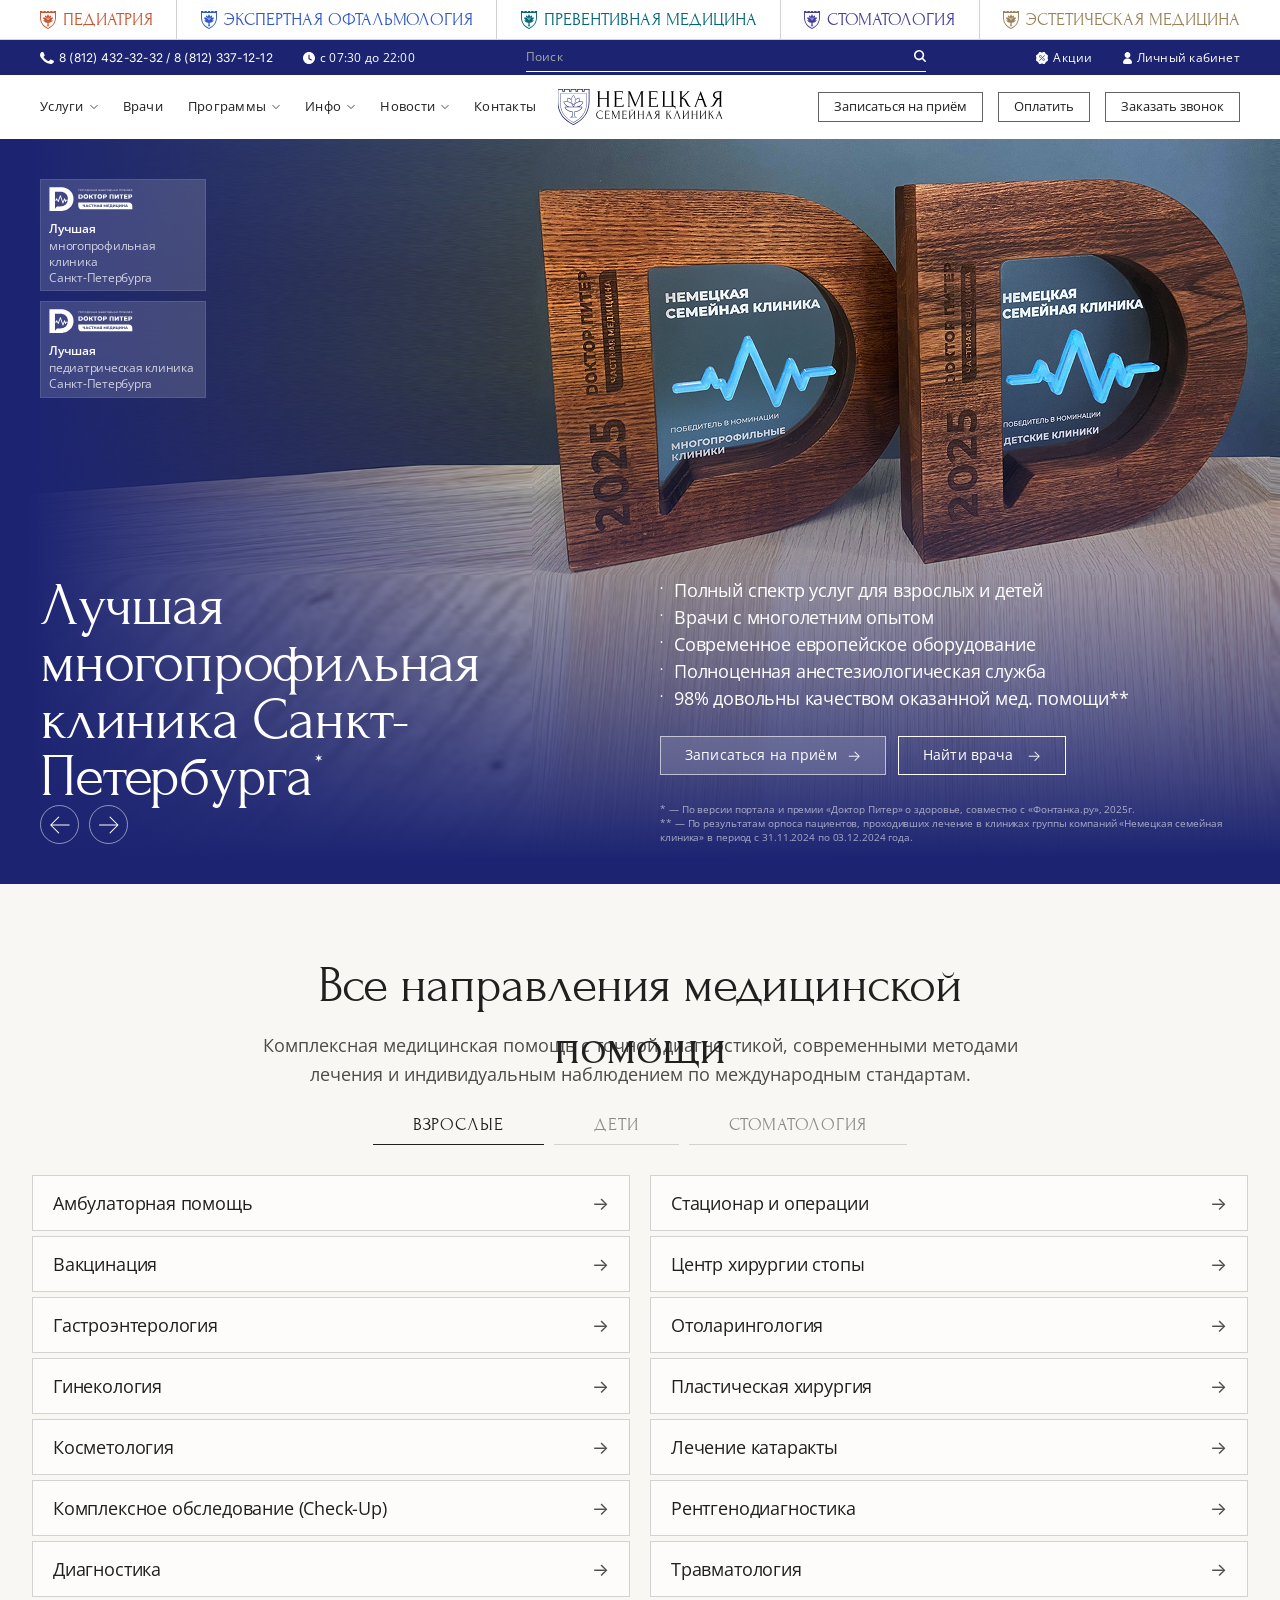
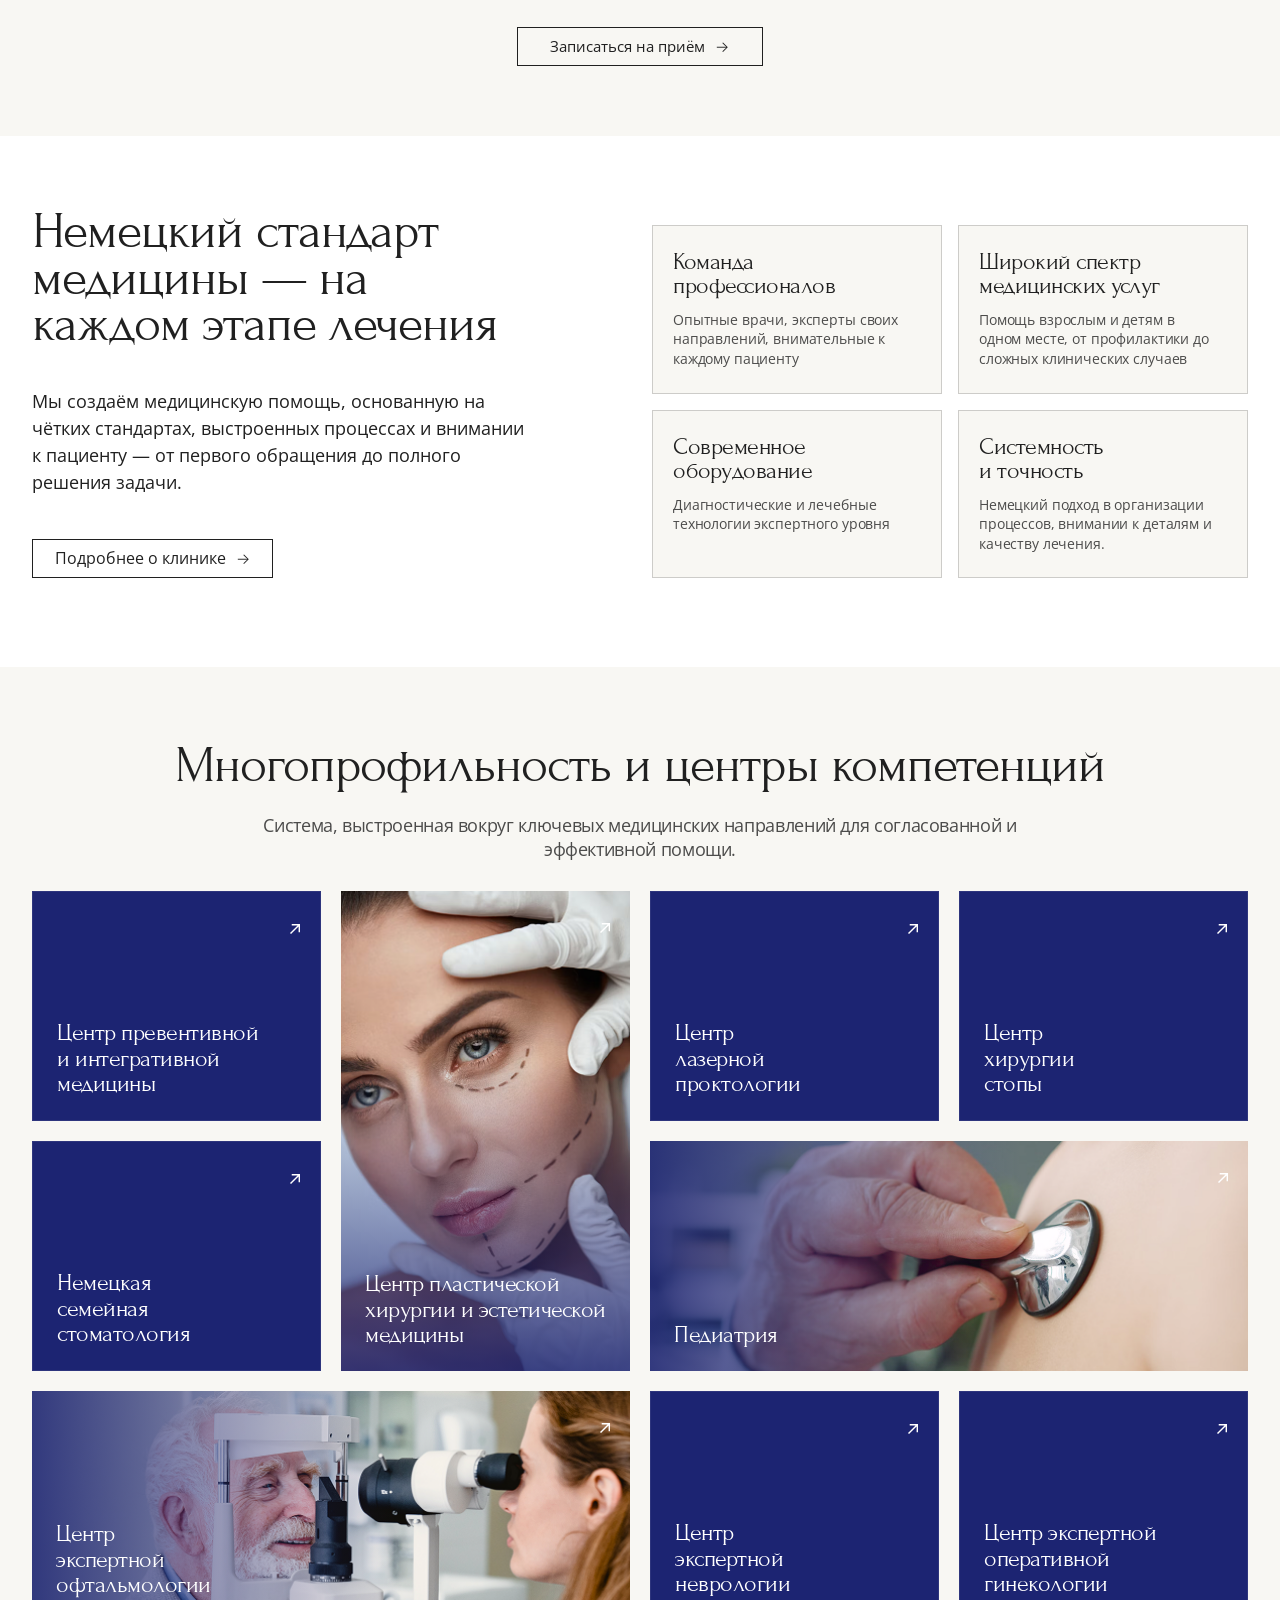
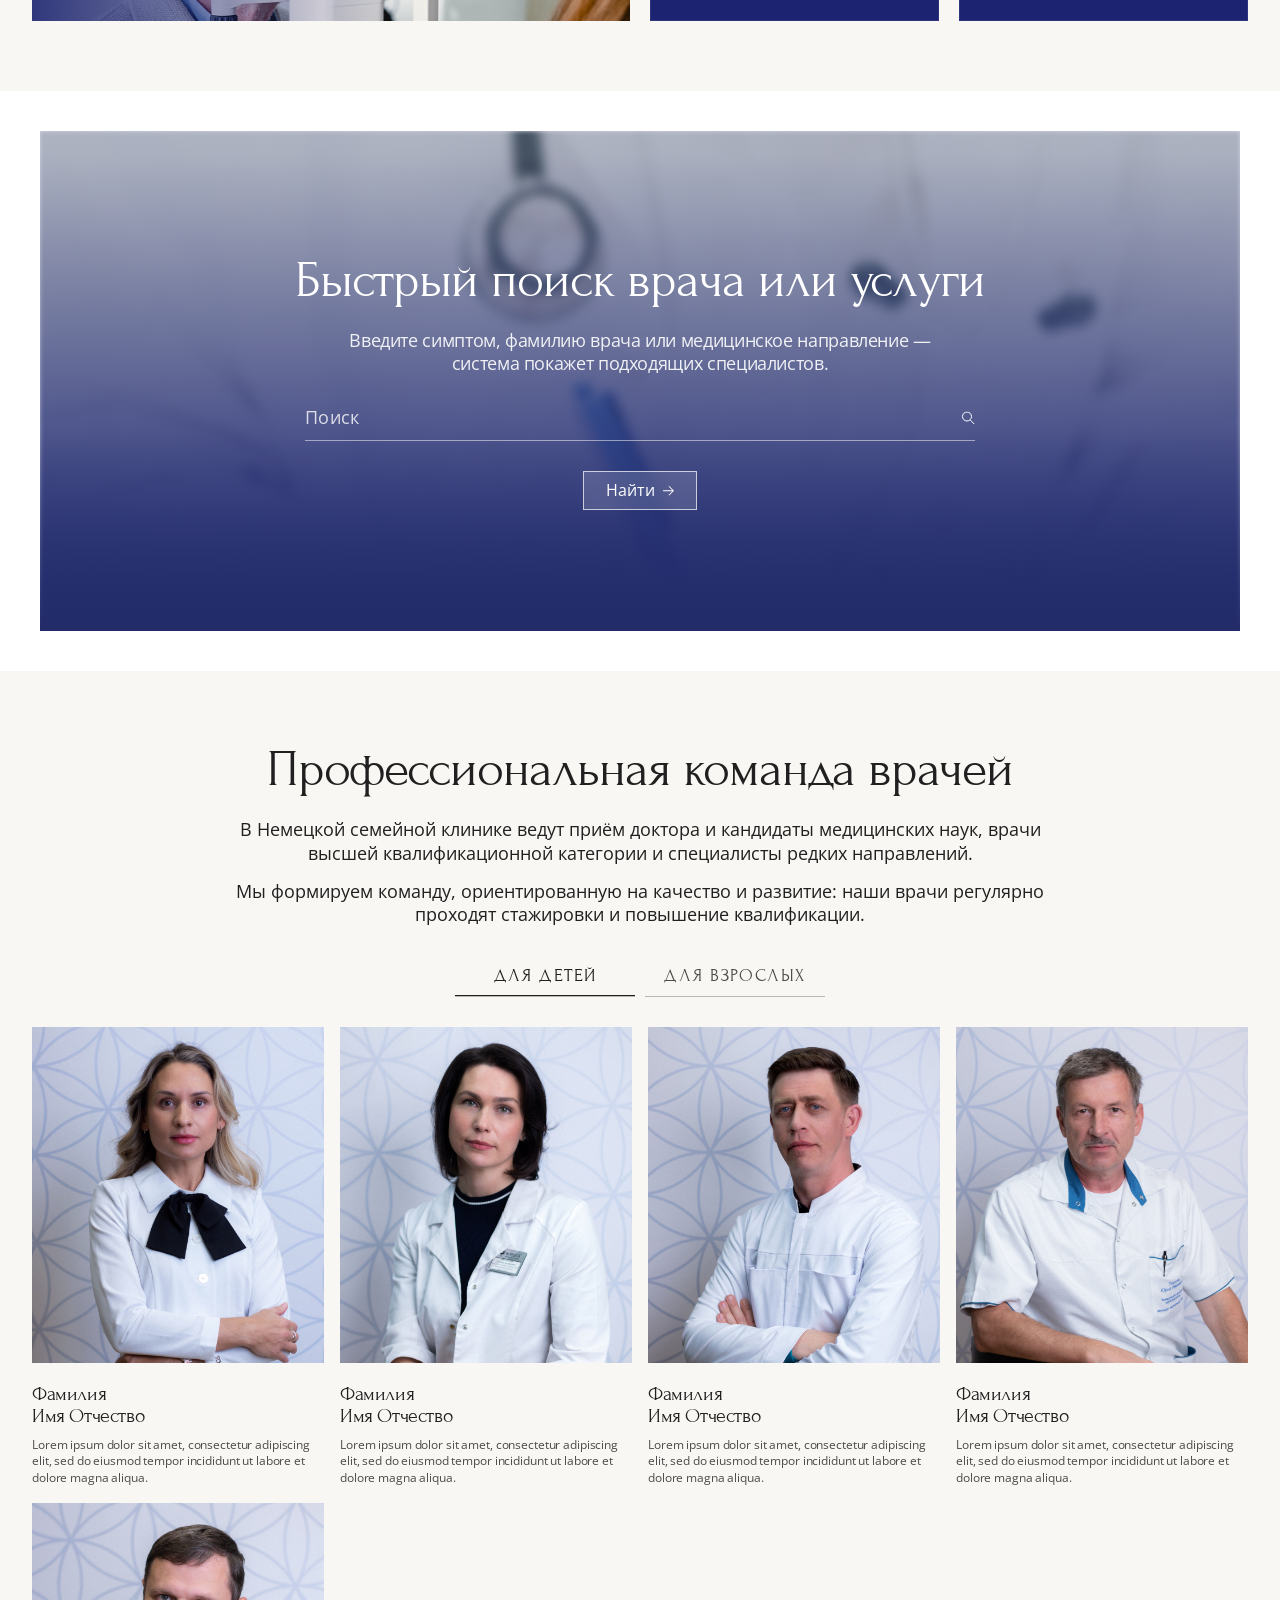
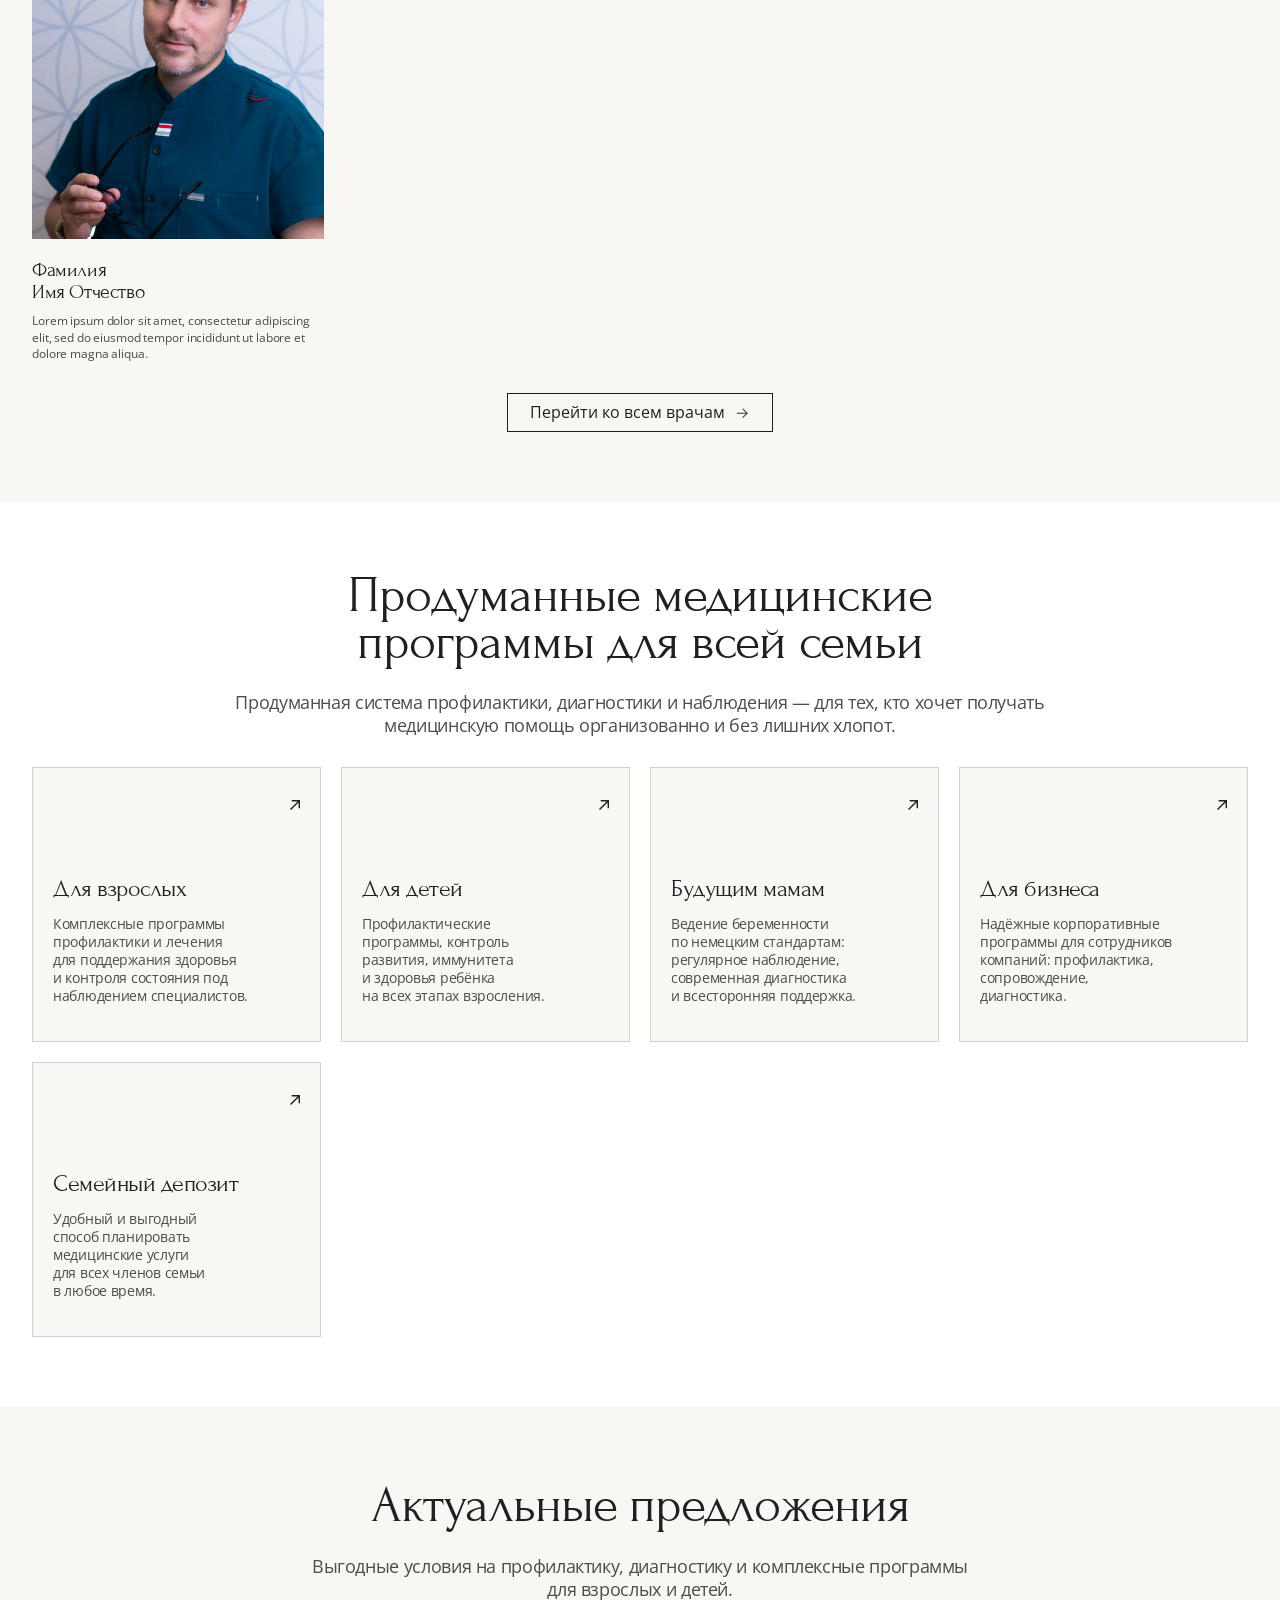
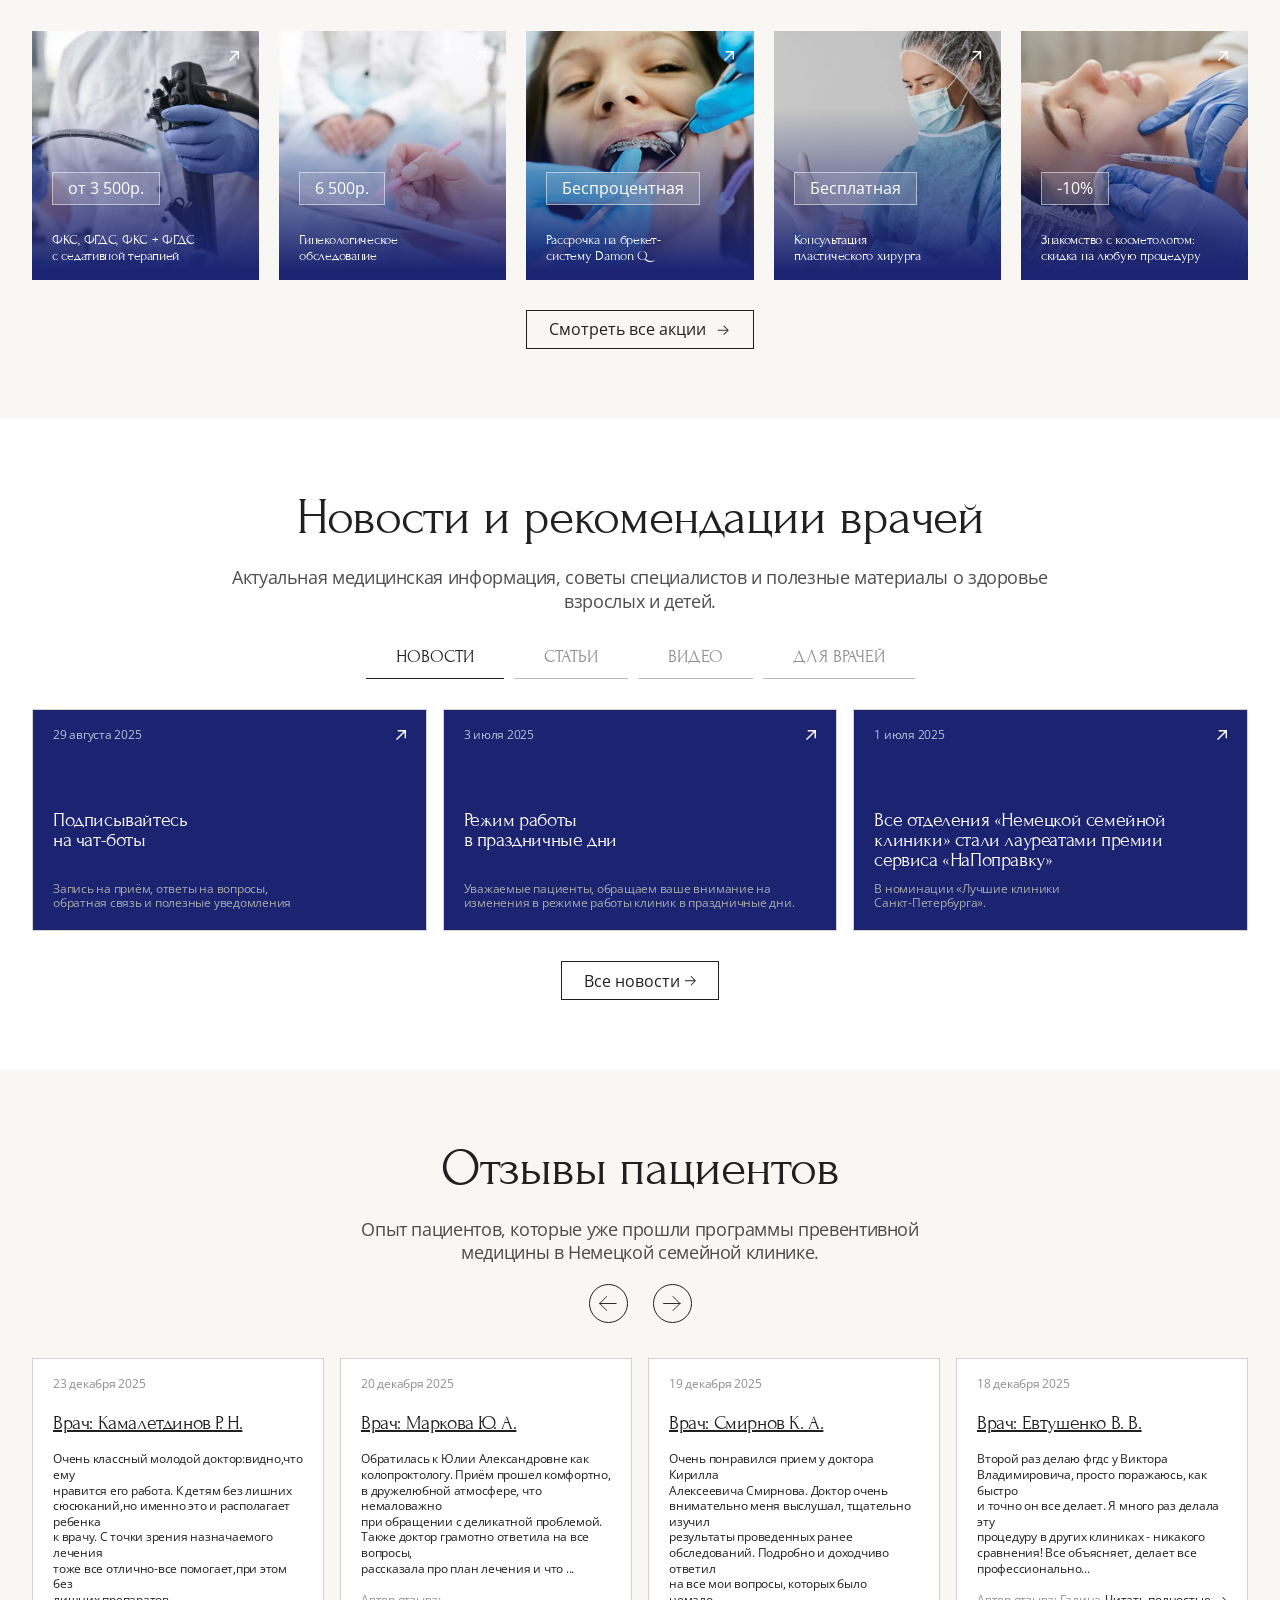
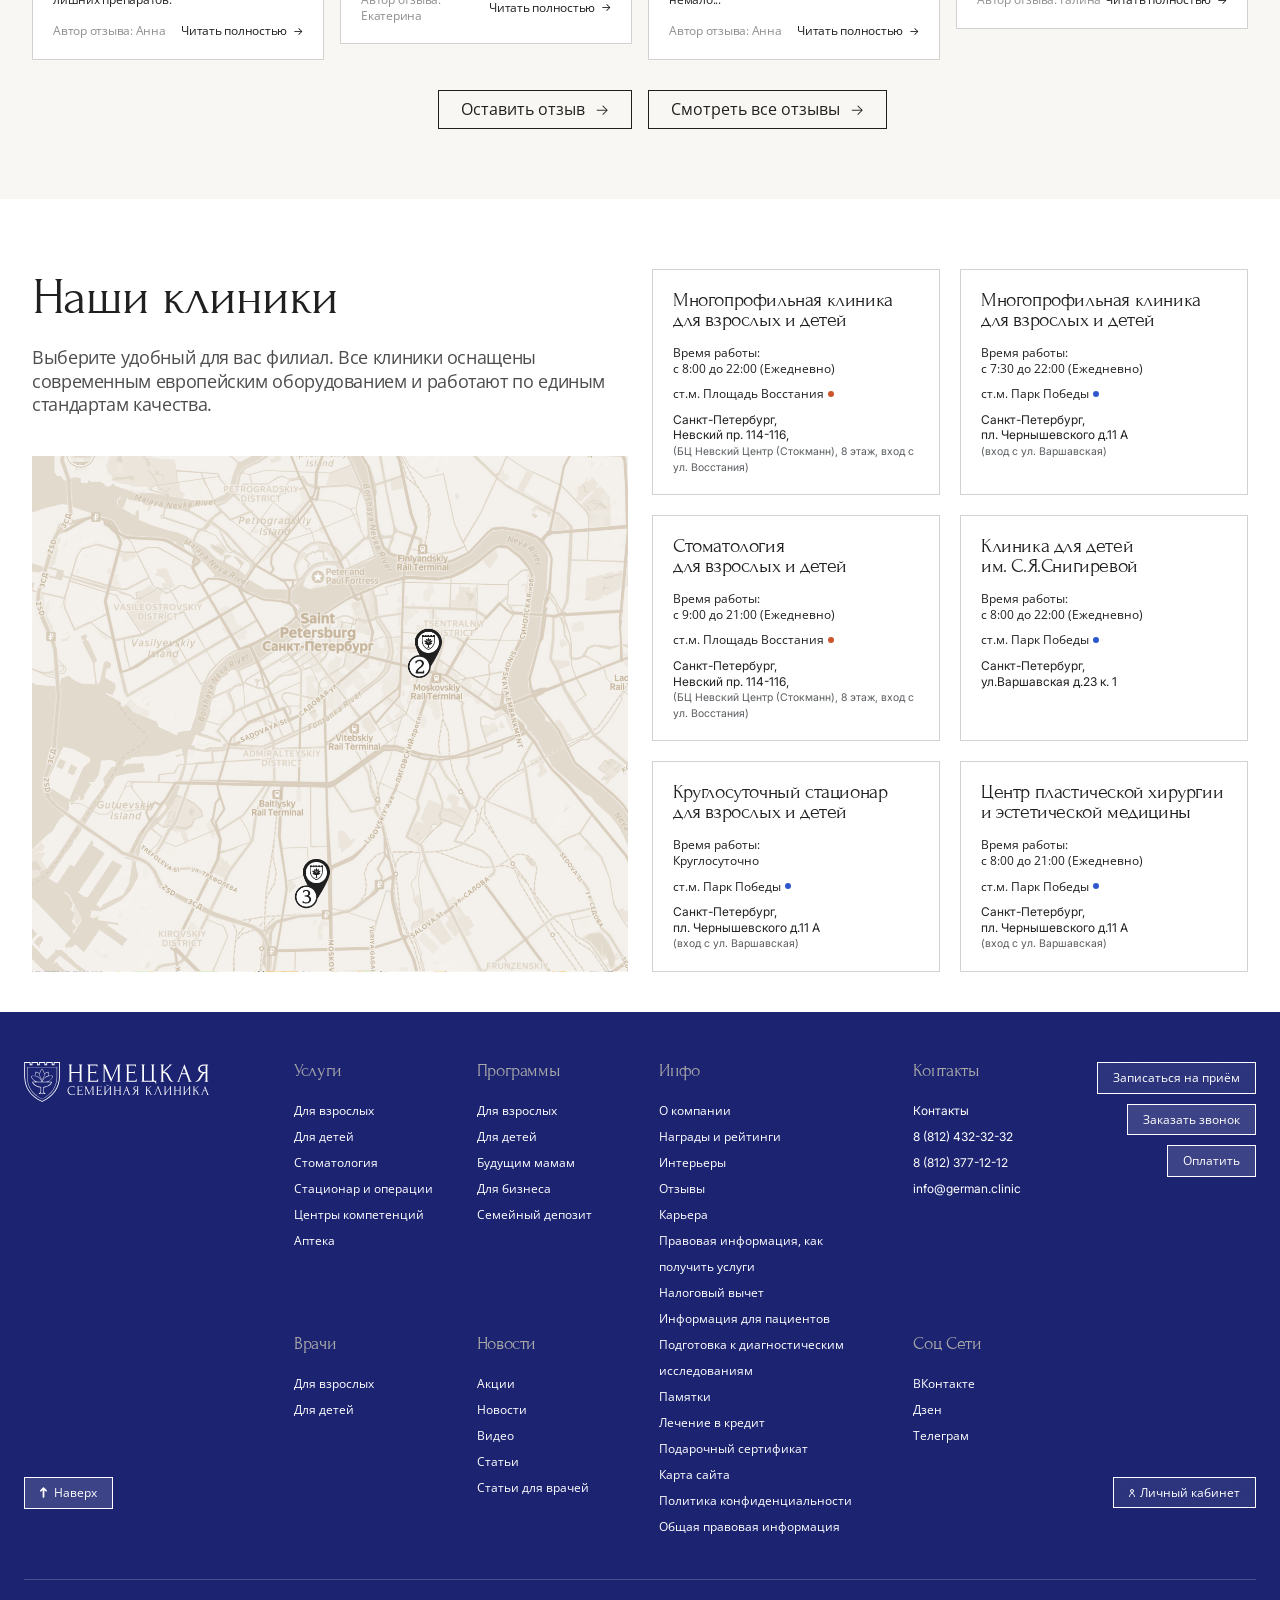
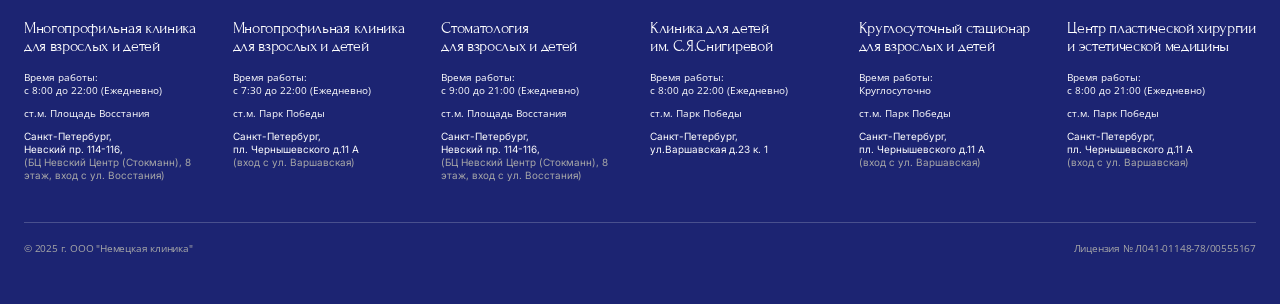
==== commit 2e9a972d: "update" ====
--- a/index.html
+++ b/index.html
@@ -18,6 +18,7 @@
     <!-- Custom CSS -->
     <link rel="stylesheet" href="css/style.css">
     <link rel="stylesheet" href="css/home/new.css">
+    <link rel="stylesheet" href="css/aesthetic/section-clinics.css">
 </head>
 
 <body>
@@ -1823,7 +1824,7 @@
 
                 <div class="offers-grid">
                     <a href="#" class="offer-card">
-                        <div class="offer-image" style="background-image: url('assets/images/offer-1.png');">
+                        <div class="offer-image" style="background-image: url('assets/images/offer-1_new.png');">
                             <svg class="offer-arrow" width="10" height="10" viewBox="0 0 10 10" fill="none"
                                 xmlns="http://www.w3.org/2000/svg">
                                 <path
@@ -1831,20 +1832,20 @@
                                     fill="white" />
                             </svg>
 
-                            <span class="offer-badge">-13%</span>
-                            <h4 class="offer-title">Фотоомоложение<br>(лицо + шея + декольте)</h4>
+                            <span class="offer-badge">от 3 500р.</span>
+                            <h4 class="offer-title">ФКС, ФГДС, ФКС + ФГДС<br>с седативной терапией</h4>
                         </div>
                     </a>
                     <a href="#" class="offer-card">
-                        <div class="offer-image" style="background-image: url('assets/images/offer-2.png');">
+                        <div class="offer-image" style="background-image: url('assets/images/offer-2_new.png');">
                             <svg class="offer-arrow" width="10" height="10" viewBox="0 0 10 10" fill="none"
                                 xmlns="http://www.w3.org/2000/svg">
                                 <path
                                     d="M10 8.26568L8.58856 8.27491V2.4262L1.01476 10L0 8.98524L7.5738 1.41144L1.73432 1.42066V0H10V8.26568Z"
                                     fill="white" />
                             </svg>
-                            <span class="offer-badge">-15%</span>
-                            <h4 class="offer-title">Биоревитализация:<br>вторая процедура</h4>
+                            <span class="offer-badge">6 500р.</span>
+                            <h4 class="offer-title">Гинекологическое<br>обследование</h4>
                         </div>
                     </a>
                     <a href="#" class="offer-card">
@@ -1860,27 +1861,27 @@
                         </div>
                     </a>
                     <a href="#" class="offer-card">
-                        <div class="offer-image" style="background-image: url('assets/images/offer-3.png');">
+                        <div class="offer-image" style="background-image: url('assets/images/offer-4_new.png');">
                             <svg class="offer-arrow" width="10" height="10" viewBox="0 0 10 10" fill="none"
                                 xmlns="http://www.w3.org/2000/svg">
                                 <path
                                     d="M10 8.26568L8.58856 8.27491V2.4262L1.01476 10L0 8.98524L7.5738 1.41144L1.73432 1.42066V0H10V8.26568Z"
                                     fill="white" />
                             </svg>
-                            <span class="offer-badge">59 000р.</span>
-                            <h4 class="offer-title">Установка имплантата<br>системы Nobel</h4>
+                            <span class="offer-badge">Бесплатная</span>
+                            <h4 class="offer-title">Консультация<br>пластического хирурга</h4>
                         </div>
                     </a>
                     <a href="#" class="offer-card">
-                        <div class="offer-image" style="background-image: url('assets/images/offer-5.png');">
+                        <div class="offer-image" style="background-image: url('assets/images/offer-5_new.png');">
                             <svg class="offer-arrow" width="10" height="10" viewBox="0 0 10 10" fill="none"
                                 xmlns="http://www.w3.org/2000/svg">
                                 <path
                                     d="M10 8.26568L8.58856 8.27491V2.4262L1.01476 10L0 8.98524L7.5738 1.41144L1.73432 1.42066V0H10V8.26568Z"
                                     fill="white" />
                             </svg>
-                            <span class="offer-badge">от 54 490р.</span>
-                            <h4 class="offer-title">Лечение<br>катаракты</h4>
+                            <span class="offer-badge">-10%</span>
+                            <h4 class="offer-title">Знакомство с косметологом:<br>скидка на любую процедуру</h4>
                         </div>
                     </a>
                 </div>
@@ -1934,9 +1935,9 @@
                         <div class="news-grid">
                             <a href="#" class="news-card">
                                 <span class="news-date">29 августа 2025</span>
-                                <h4 class="news-title">Важная информация для пациентов Немецкой семейной клиники</h4>
-                                <p class="news-excerpt">С 1 сентября 2025 года закрывается доступ к парковочным местам
-                                    слева и справа от здания «Буржуа».</p>
+                                <h4 class="news-title">Подписывайтесь <br> на чат-боты</h4>
+                                <p class="news-excerpt">Запись на приём, ответы на вопросы, <br> обратная связь и полезные
+                                    уведомления</p>
                                 <svg class="news-arrow" width="10" height="10" viewBox="0 0 10 10" fill="none"
                                     xmlns="http://www.w3.org/2000/svg">
                                     <path
@@ -1946,10 +1947,10 @@
                             </a>
                             <a href="#" class="news-card">
                                 <span class="news-date">3 июля 2025</span>
-                                <h4 class="news-title">Немецкая семейная клиника вошла в рейтинг лучших медицинских
-                                    центров страны</h4>
-                                <p class="news-excerpt">Звание присвоено на основании отзывов застрахованных пациентов
-                                    по программе ДМС.</p>
+                                <h4 class="news-title">Режим работы <br>
+                                    в праздничные дни</h4>
+                                <p class="news-excerpt">Уважаемые пациенты, обращаем ваше внимание
+на изменения в режиме работы клиник в праздничные дни.</p>
                                 <svg class="news-arrow" width="10" height="10" viewBox="0 0 10 10" fill="none"
                                     xmlns="http://www.w3.org/2000/svg">
                                     <path
@@ -1959,10 +1960,8 @@
                             </a>
                             <a href="#" class="news-card">
                                 <span class="news-date">1 июля 2025</span>
-                                <h4 class="news-title">Немецкая семейная клиника удостоена высоких наград престижной
-                                    медицинской премии</h4>
-                                <p class="news-excerpt">Самой авторитетной оценки в сфере частной медицины
-                                    Санкт-Петербурга.</p>
+                                <h4 class="news-title">Все отделения «Немецкой семейной клиники» стали лауреатами премии сервиса «НаПоправку» </h4>
+                                <p class="news-excerpt">В номинации «Лучшие клиники <br> Санкт-Петербурга».</p>
                                 <svg class="news-arrow" width="10" height="10" viewBox="0 0 10 10" fill="none"
                                     xmlns="http://www.w3.org/2000/svg">
                                     <path
@@ -2098,7 +2097,7 @@
         <!-- ============================================
              SECTION 11 - КЛИНИКИ
         ============================================= -->
-        <section class="clinics-section" id="clinics">
+       <section class="clinics-section" id="clinics">
             <div class="container-fluid px-4">
                 <div class="row">
                     <div class="col-lg-6 clinics-left">
--- a/css/home/new.css
+++ b/css/home/new.css
@@ -321,12 +321,54 @@
     height: 39px;
 }
 
+.offer-card:nth-child(1) .offer-image {
+    background-image: url(../../assets/images/offer-1_new.png) !important;
+}
+
+.offer-card:nth-child(2) .offer-image {
+    background-image: url(../../assets/images/offer-2_new.png) !important;
+}
+
+.offer-card:nth-child(3) .offer-image {
+    background-image: url(../../assets/images/offer-3.png) !important;
+}
+
+.offer-card:nth-child(4) .offer-image {
+    background-image: url(../../assets/images/offer-4_new.png) !important;
+}
+
+.offer-card:nth-child(5) .offer-image {
+    background-image: url(../../assets/images/offer-5_new.png) !important;
+}
+
+.offer-image::before {
+    top: 0%;
+    height: 100%;
+    background: linear-gradient(179.72deg, rgba(28, 36, 114, 0) 30.94%, #1C2472 96.32%);
+}
+
+@media screen and (max-width:1500px) {
+    .offer-title {
+        font-size: 18px;
+    }
+}
+
+@media screen and (max-width:1400px) {
+    .offer-title {
+        font-size: 16px;
+    }
+}
+
 @media screen and (max-width:1300px) {
 
     .doctors-grid {
         display: grid;
         grid-template-columns: repeat(4, 1fr);
     }
+
+    .offer-title {
+        font-size: 14px;
+    }
 }
 
 @media screen and (max-width:992px) {
@@ -383,6 +425,12 @@
 }
 
 @media screen and (max-width:768px) {
+
+    .hero-slide,
+    .hero-section {
+        min-height: fit-content;
+    }
+
     .directions-title {
         font-size: 28px;
         max-height: fit-content;
@@ -737,7 +785,8 @@
         gap: 8px;
     }
 
-    .mobile-nav-toggle, .mobile-nav-link {
+    .mobile-nav-toggle,
+    .mobile-nav-link {
         padding: 0;
         font-size: 12px;
     }
@@ -751,7 +800,8 @@
         border-bottom: unset;
     }
 
-    .mobile-nav-item, .mobile-nav-link {
+    .mobile-nav-item,
+    .mobile-nav-link {
         min-height: 31px;
         padding-top: 7px;
     }
@@ -780,11 +830,74 @@
         font-size: 16px;
         line-height: 120%;
     }
+
     .mobile-menu-departments {
         padding-top: 10px;
         padding-bottom: 20px;
     }
+
     .mobile-nav-item:first-of-type {
         border-top: 1px solid var(--color-border);
     }
+
+    .hero-content {
+        height: 347px;
+        justify-content: space-between;
+    }
+
+    .hero-content-v2 {
+        gap: 12px;
+        height: 338px;
+    }
+
+    .hero-info-v2 .hero-description {
+        /* height: calc(112px + 17px); */
+        margin-bottom: 17px;
+    }
+
+    .hero-content-v2 .hero-note {
+        margin-top: unset;
+        line-height: 100%;
+    }
+
+    .hero-description-v3 {
+        margin-bottom: 15px;
+    }
+
+    .hero-description-v3 p {
+        margin-bottom: 13px;
+    }
+
+    .hero-content-v5 {
+        height: fit-content;
+        margin-bottom: 15px;
+    }
+
+    .hero-description-v5 p {
+        margin-bottom: 17px;
+    }
+
+    .hero-content-v5 {
+        margin-bottom: 40px;
+    }
+
+    .news-section .section-header {
+        margin-bottom: 20px;
+    }
+    .news-section .section-title {
+        margin-bottom: 15px;
+    }
+    .news-tabs {
+        margin-bottom: 20px;
+    }
+
+    .news-tabs .nav-link-custom {
+        height: fit-content;
+        padding-bottom: 5px;
+        min-height: fit-content;
+    }
+
+    .news-tabs .nav-tabs-custom {
+        row-gap: 12px;
+    }
 }
--- a/css/aesthetic/section-clinics.css
+++ b/css/aesthetic/section-clinics.css
@@ -0,0 +1,110 @@
+.clinics-documents {
+    display: flex;
+    gap: 20px;
+    margin-top: 40px;
+}
+
+.clinics-documents>div {
+    width: 50%;
+}
+
+.clinics-section {
+    padding-bottom: 40px;
+}
+
+.map-container {
+    flex-grow: 1;
+}
+
+.clinics-left {
+    display: flex;
+    flex-direction: column;
+}
+
+.map-container img {
+    height: 100%;
+    object-fit: cover;
+}
+
+@media screen and (max-width:768px) {
+    .clinics-documents {
+        flex-direction: column;
+        gap: 0px;
+    }
+
+    .clinics-documents>div {
+        width: 100%;
+        border-bottom: none;
+    }
+
+    .clinics-documents>div:last-of-type {
+        border-bottom: 1px solid #20202066;
+    }
+
+    .clinics-section {
+        padding-bottom: 30px;
+    }
+
+    .map-image {
+        height: 280px;
+        object-fit: cover;
+    }
+
+    .clinics-section .col-lg-6 {
+        padding: 0;
+    }
+
+    .clinics-section .section-header {
+        margin-bottom: 20px;
+    }
+
+    .map-container {
+        margin-bottom: 20px;
+    }
+
+    .clinic-hours,
+    .clinic-metro,
+    .clinic-address {
+        font-size: 10px;
+    }
+
+    .clinic-address br:first-of-type, .clinic-hours br {
+        display: none;
+    }
+
+    .clinic-card {
+        padding: 15px;
+    }
+
+    .aesthetic-offers-section .offer-badge {
+        bottom: 60px !important;
+    }
+
+    .offer-image {
+        height: clamp(160px, calc(53.5714vw - 11.4286px), 400px);
+    }
+
+    .offer-card:nth-child(1) .offer-image {
+        background-image: url(../../assets/images/aesthetic/offer-1_mob.png) !important;
+    }
+
+    .offer-card:nth-child(2) .offer-image {
+        background-image: url(../../assets/images/aesthetic/offer-2_mob.png) !important;
+    }
+
+    .offer-card:nth-child(3) .offer-image {
+        background-image: url(../../assets/images/aesthetic/offer-3_mob.png) !important;
+    }
+
+    .offer-card:nth-child(4) .offer-image {
+        background-image: url(../../assets/images/aesthetic/offer-4_mob.png) !important;
+    }
+
+    .offer-card:nth-child(5) .offer-image {
+        background-image: url(../../assets/images/aesthetic/offer-5_mob.png) !important;
+    }
+
+    .aesthetic-offers-section .offer-image::before {
+        display: none;
+    }
+}
